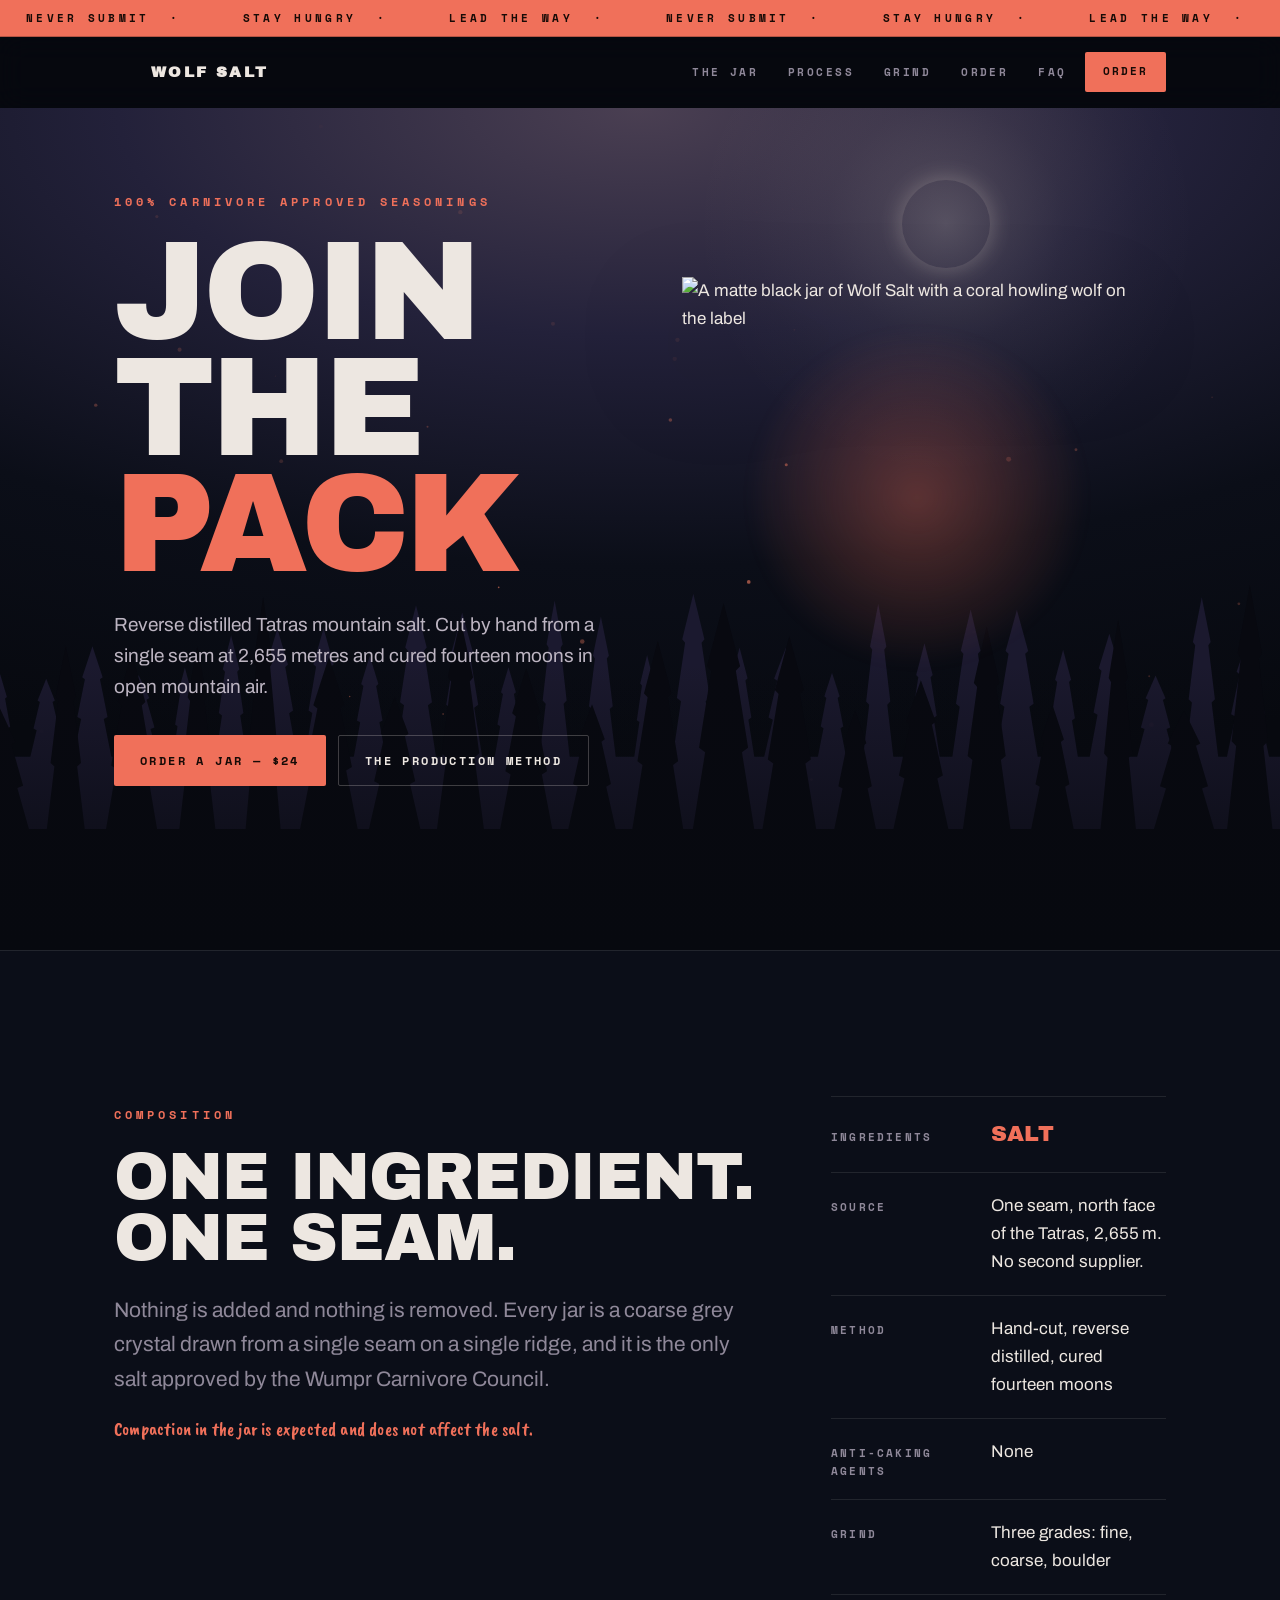
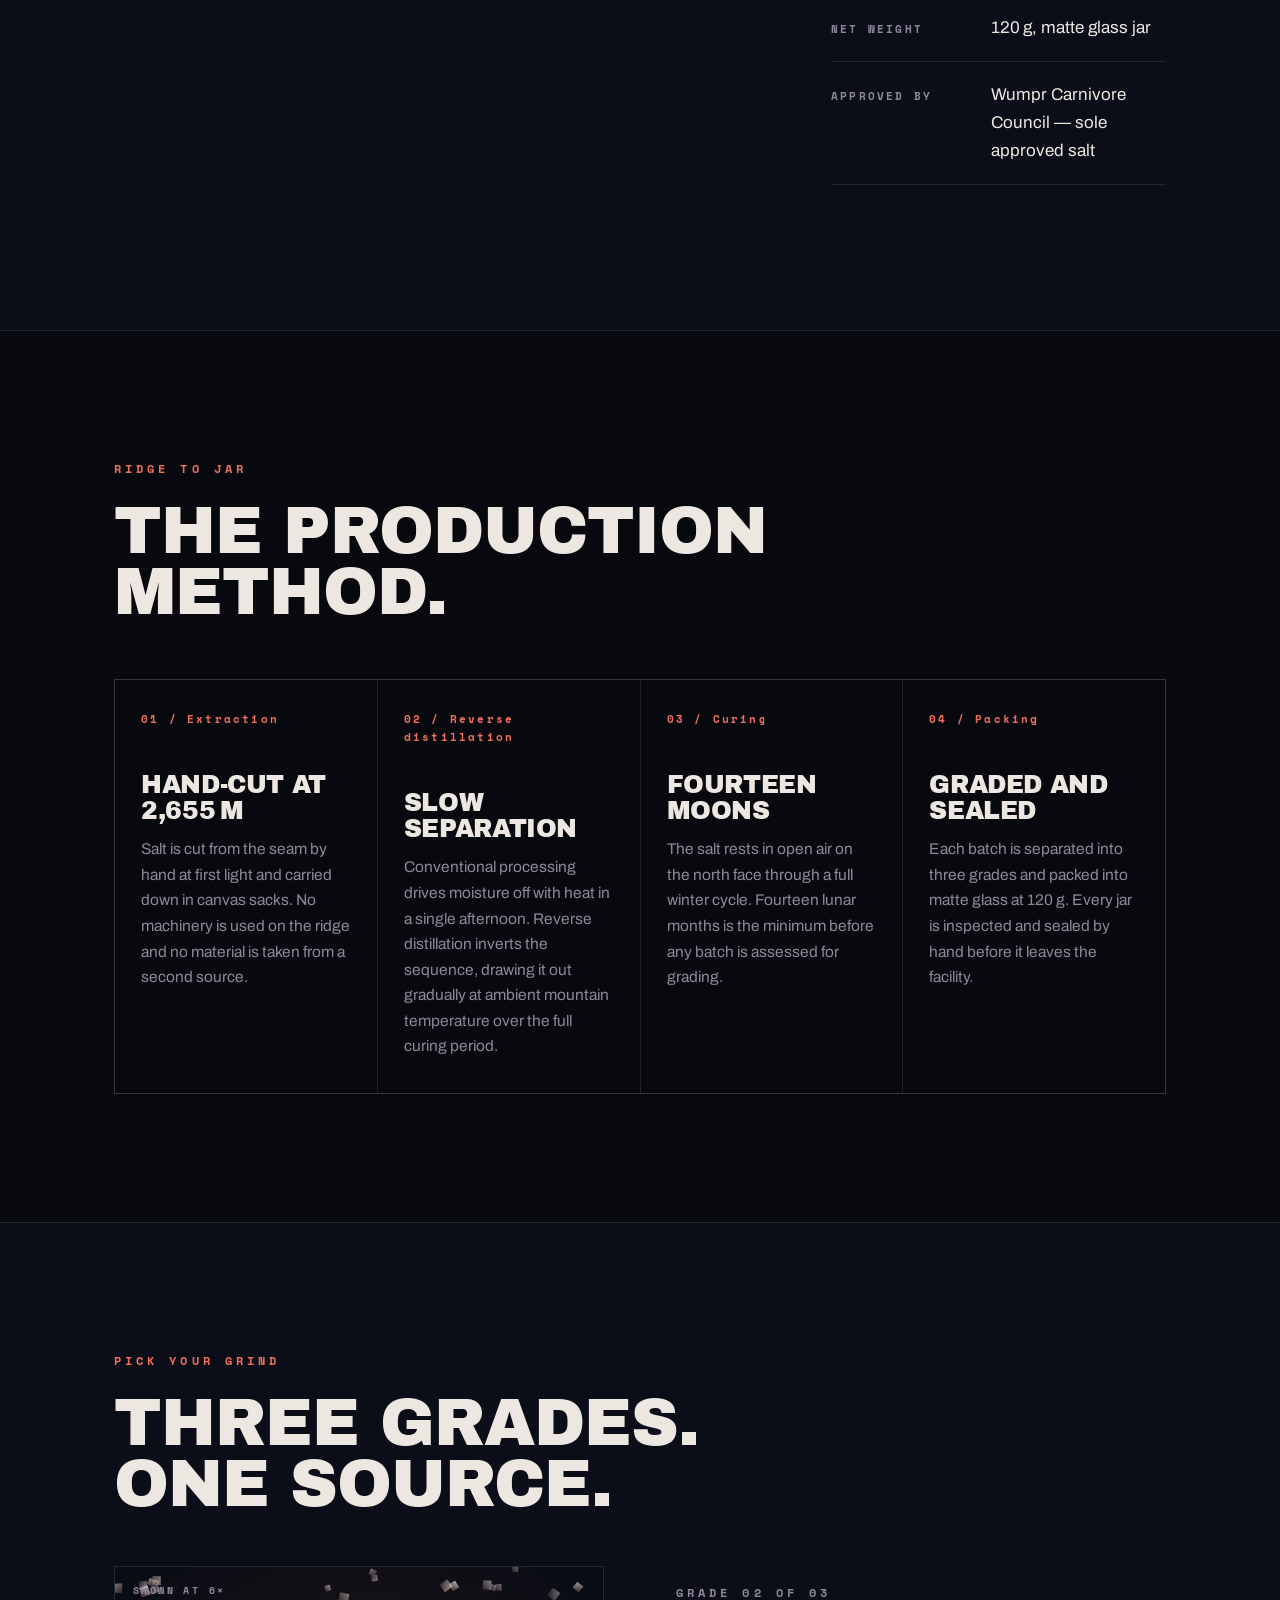
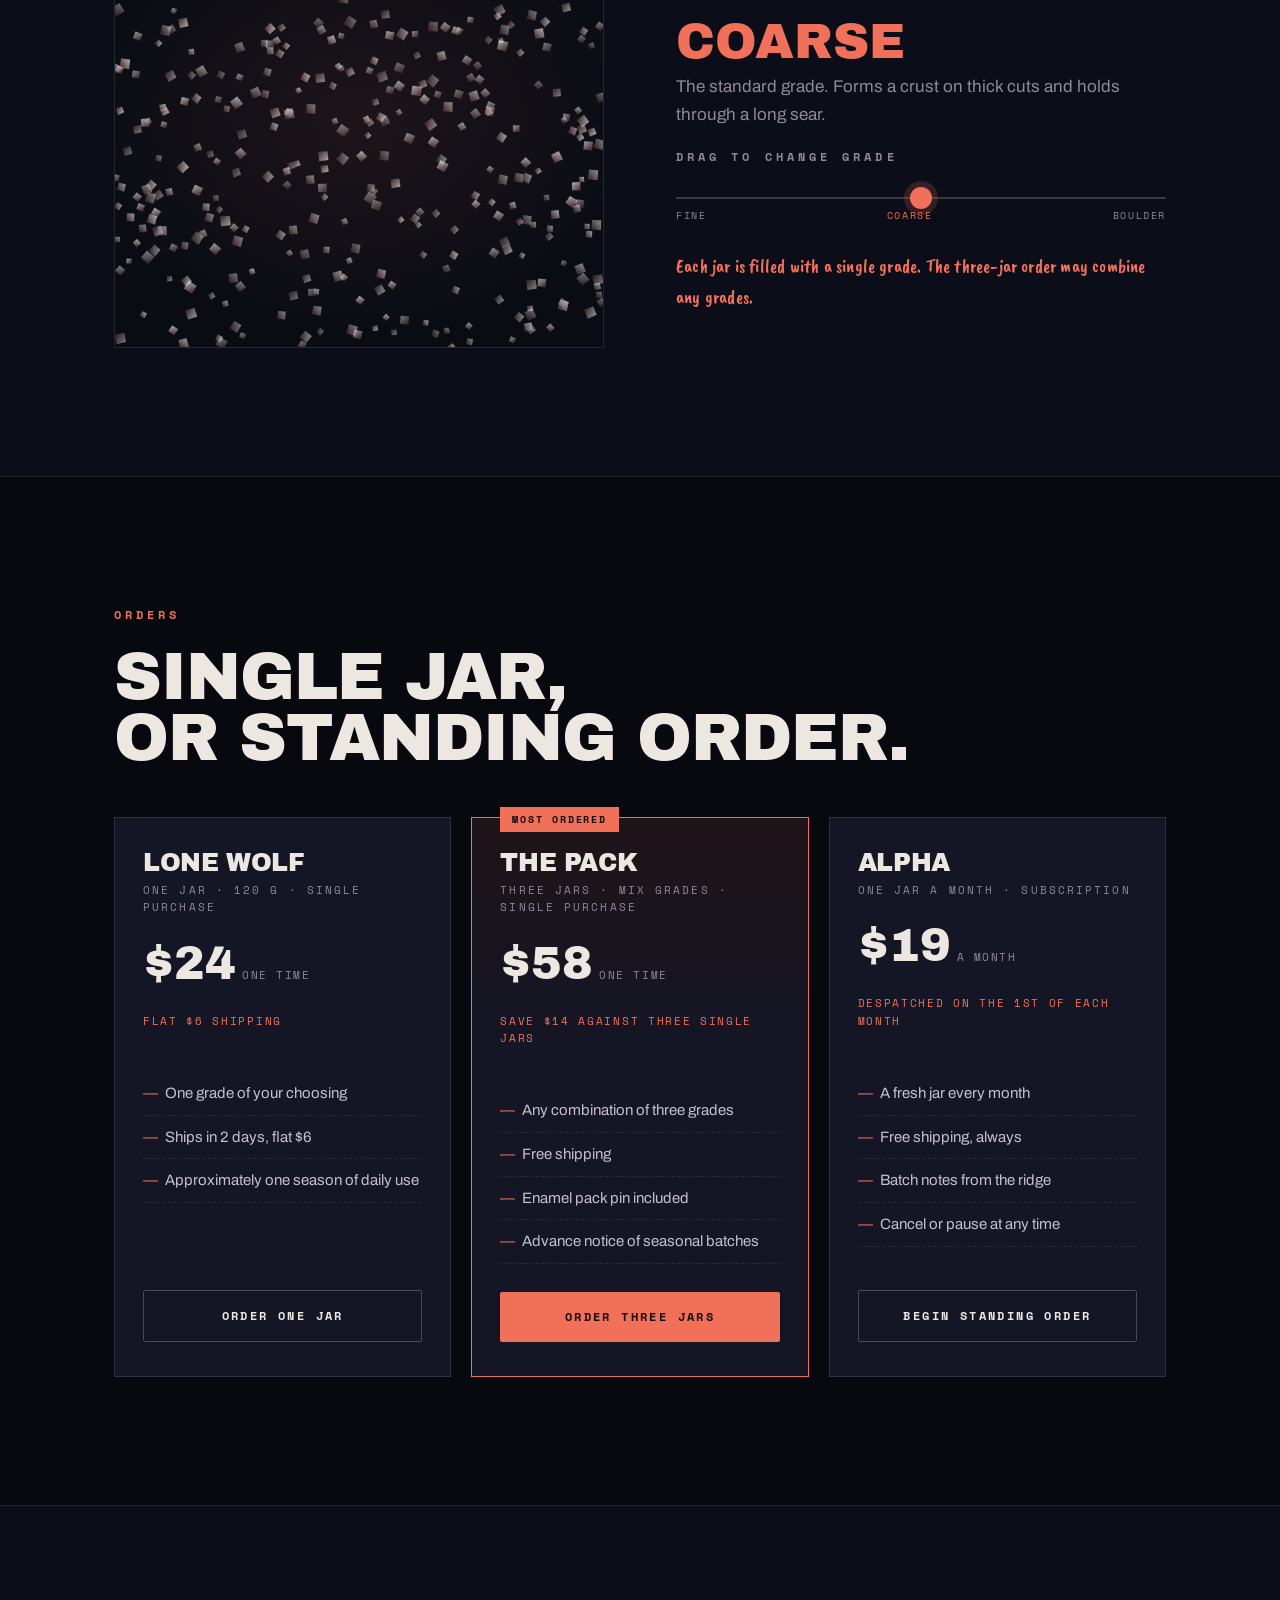
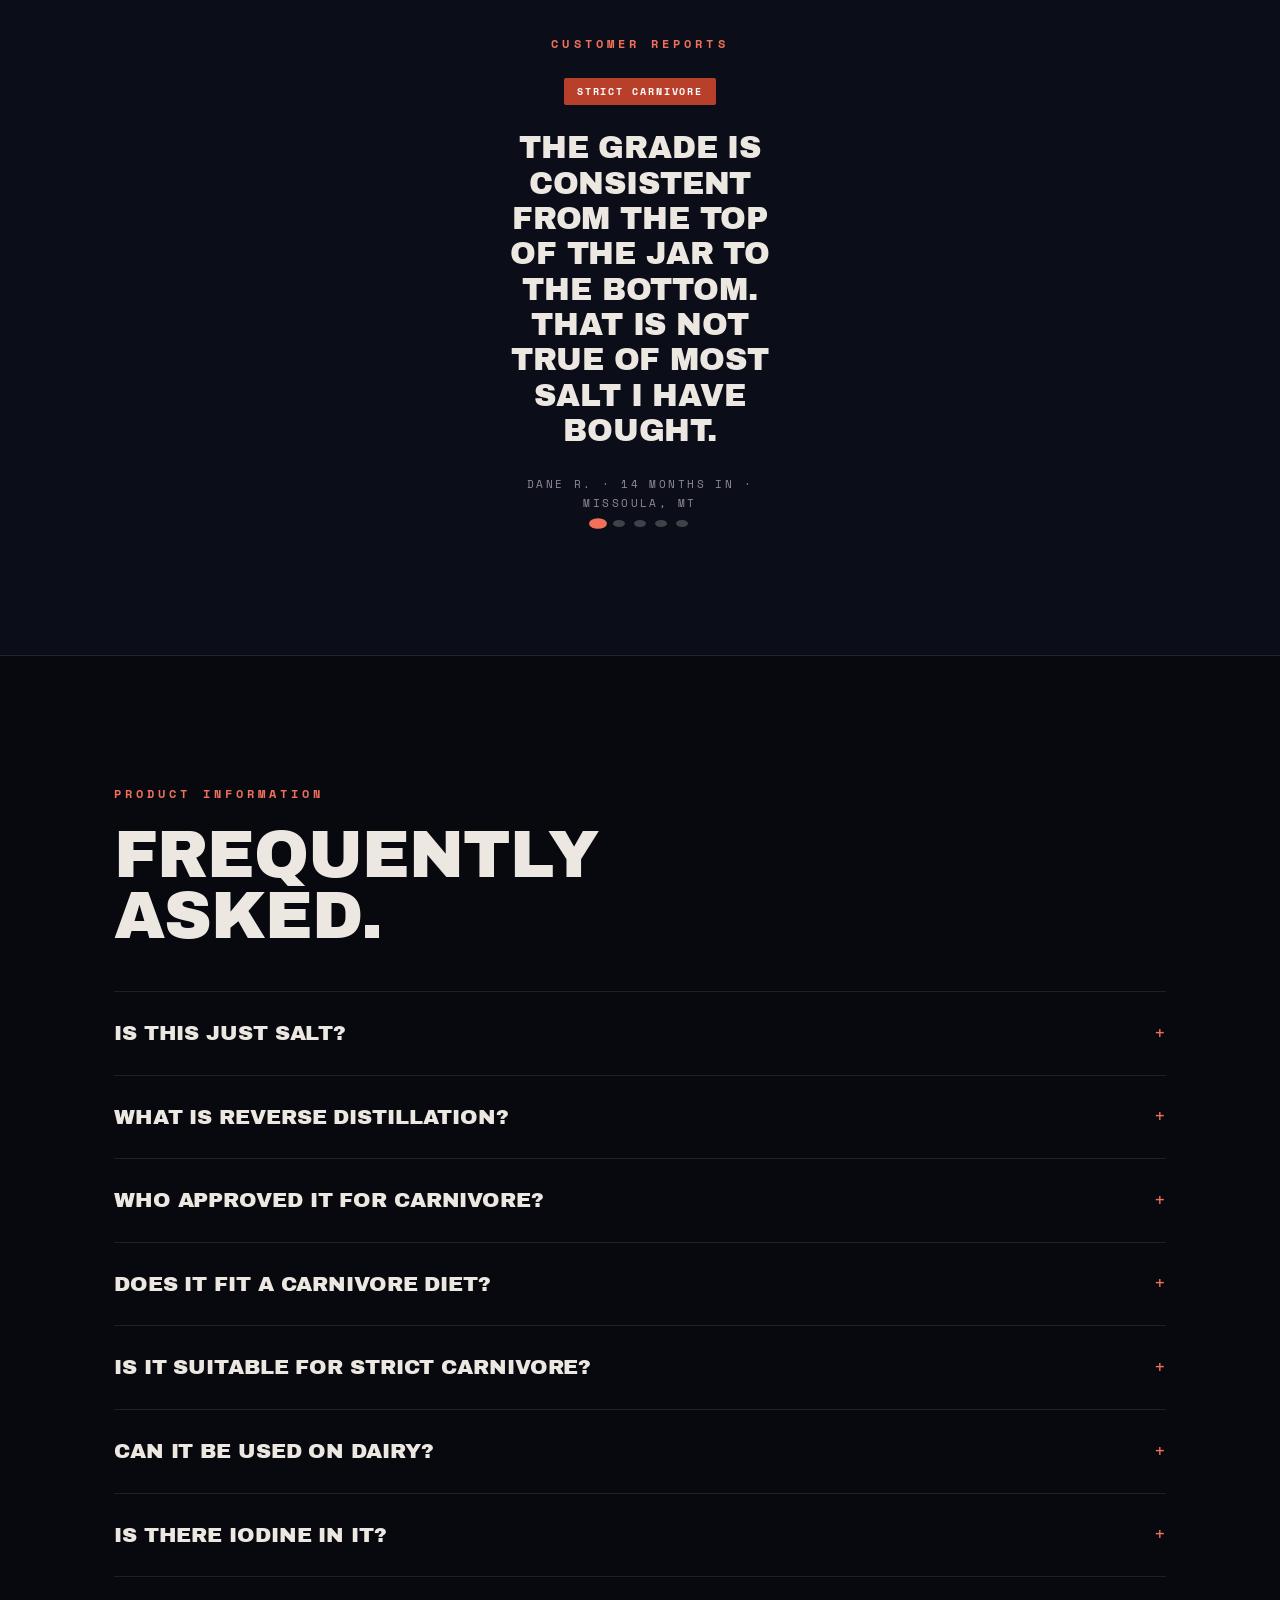
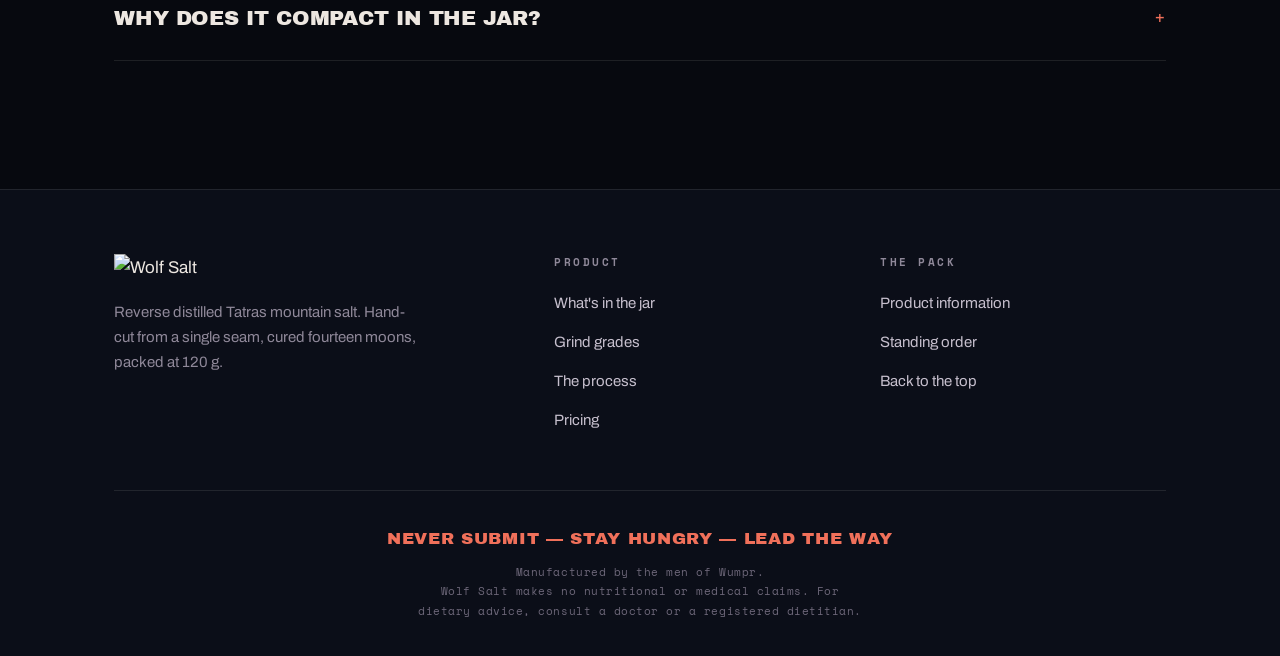
==== index.html @ 88b95e08 "first commit" ====
<!DOCTYPE html>
<html lang="en">
<head>
<meta charset="utf-8">
<meta name="viewport" content="width=device-width, initial-scale=1">
<title>Wolf Salt — Reverse distilled Tatras mountain salt</title>
<meta name="description" content="One ingredient. Fourteen moons on the north face. Reverse distilled Tatras mountain salt from the men of Wumpr.">
<link rel="icon" href="img/wolf-mark.webp">
<link rel="preconnect" href="https://fonts.googleapis.com">
<link rel="preconnect" href="https://fonts.gstatic.com" crossorigin>
<link href="https://fonts.googleapis.com/css2?family=Archivo+Black&family=Archivo:wght@400;500;600;700&family=Space+Mono:wght@400;700&family=Caveat+Brush&display=swap" rel="stylesheet">
<link rel="stylesheet" href="styles.css">
</head>
<body>

<!-- ===== mantra ticker: the three lines off the poster ===== -->
<div class="ticker" aria-hidden="true">
  <div class="ticker__track" id="tick"></div>
</div>

<!-- ===== nav ===== -->
<header class="nav" id="nav">
  <div class="wrap nav__in">
    <a class="brand" href="#top">
      <img src="img/wolf-mark.webp" alt="">
      <b>Wolf&nbsp;Salt</b>
    </a>
    <nav class="nav__links" id="links">
      <a href="#jar">The jar</a>
      <a href="#process">Process</a>
      <a href="#grind">Grind</a>
      <a href="#buy">Order</a>
      <a href="#faq">FAQ</a>
    </nav>
    <a class="btn btn--fill btn--sm" href="#buy">Order</a>
    <button class="nav__toggle" id="burger" aria-expanded="false" aria-controls="links" aria-label="Open menu">
      <svg width="22" height="22" viewBox="0 0 22 22" fill="none" stroke="currentColor" stroke-width="1.7">
        <path d="M2 6h18M2 11h18M2 16h18"/>
      </svg>
    </button>
  </div>
</header>

<!-- ===== hero ===== -->
<section class="hero" id="top">
  <div class="hero__sky"></div>
  <div class="hero__moon" aria-hidden="true"></div>
  <canvas id="embers"></canvas>
  <svg id="treeline" viewBox="0 0 1440 300" preserveAspectRatio="none" aria-hidden="true"></svg>
  <div class="hero__fog"></div>

  <div class="wrap hero__in">
    <div>
      <p class="eyebrow reveal">100% carnivore approved seasonings</p>
      <h1 class="reveal" data-d="1">Join<br>the <em>pack</em></h1>
      <p class="hero__sub reveal" data-d="2">Reverse distilled Tatras mountain salt. Cut by hand from a single seam at 2,655 metres and cured fourteen moons in open mountain air.</p>
      <div class="hero__cta reveal" data-d="3">
        <a class="btn btn--fill" href="#buy">Order a jar — $24</a>
        <a class="btn btn--ghost" href="#process">The production method</a>
      </div>
    </div>

    <div class="hero__jar reveal" data-d="2">
      <img src="img/jar.webp" alt="A matte black jar of Wolf Salt with a coral howling wolf on the label" width="463" height="418">
    </div>
  </div>
</section>

<!-- ===== spec sheet ===== -->
<section class="band spec" id="jar">
  <div class="wrap spec__grid">
    <div>
      <img class="spec__mark reveal" src="img/wolf-mark.webp" alt="">
      <p class="eyebrow reveal">Composition</p>
      <h2 class="reveal" data-d="1">One&nbsp;ingredient.<br>One&nbsp;seam.</h2>
      <p class="lede reveal" data-d="2" style="margin-top:24px">Nothing is added and nothing is removed. Every jar is a coarse grey crystal drawn from a single seam on a single ridge, and it is the only salt approved by the Wumpr Carnivore Council.</p>
      <p class="note reveal" data-d="3">Compaction in the jar is expected and does not affect the salt.</p>
    </div>

    <dl class="rows reveal" data-d="1">
      <div class="row row--big"><dt>Ingredients</dt><dd>Salt</dd></div>
      <div class="row"><dt>Source</dt><dd>One seam, north face of the Tatras, 2,655&thinsp;m. No second supplier.</dd></div>
      <div class="row"><dt>Method</dt><dd>Hand-cut, reverse distilled, cured fourteen moons</dd></div>
      <div class="row"><dt>Anti-caking agents</dt><dd>None</dd></div>
      <div class="row"><dt>Grind</dt><dd>Three grades: fine, coarse, boulder</dd></div>
      <div class="row"><dt>Net weight</dt><dd>120&thinsp;g, matte glass jar</dd></div>
      <div class="row"><dt>Approved by</dt><dd>Wumpr Carnivore Council — sole approved salt</dd></div>
    </dl>
  </div>
</section>

<!-- ===== process: a real four-step sequence, so it gets numbers ===== -->
<section class="band" id="process">
  <div class="wrap">
    <p class="eyebrow reveal">Ridge to jar</p>
    <h2 class="reveal" data-d="1">The production<br>method.</h2>
    <div class="steps">
      <article class="step reveal">
        <span class="step__n">01 / Extraction</span>
        <h3>Hand-cut at 2,655&thinsp;m</h3>
        <p>Salt is cut from the seam by hand at first light and carried down in canvas sacks. No machinery is used on the ridge and no material is taken from a second source.</p>
      </article>
      <article class="step reveal" data-d="1">
        <span class="step__n">02 / Reverse distillation</span>
        <h3>Slow separation</h3>
        <p>Conventional processing drives moisture off with heat in a single afternoon. Reverse distillation inverts the sequence, drawing it out gradually at ambient mountain temperature over the full curing period.</p>
      </article>
      <article class="step reveal" data-d="2">
        <span class="step__n">03 / Curing</span>
        <h3>Fourteen moons</h3>
        <p>The salt rests in open air on the north face through a full winter cycle. Fourteen lunar months is the minimum before any batch is assessed for grading.</p>
      </article>
      <article class="step reveal" data-d="3">
        <span class="step__n">04 / Packing</span>
        <h3>Graded and sealed</h3>
        <p>Each batch is separated into three grades and packed into matte glass at 120&thinsp;g. Every jar is inspected and sealed by hand before it leaves the facility.</p>
      </article>
    </div>
  </div>
</section>

<!-- ===== grind selector ===== -->
<section class="band grind" id="grind">
  <div class="wrap">
    <p class="eyebrow reveal">Pick your grind</p>
    <h2 class="reveal" data-d="1">Three grades.<br>One&nbsp;source.</h2>
    <div class="grind__grid" style="margin-top:52px">
      <div class="grind__stage reveal">
        <span class="grind__badge" id="gmag">Shown at 8×</span>
        <canvas id="grains"></canvas>
      </div>
      <div class="reveal" data-d="1">
        <p class="eyebrow mute" style="margin-bottom:0">Grade <span id="gnum">02</span> of 03</p>
        <p class="grind__name" id="gname">Coarse</p>
        <p class="grind__for" id="gfor">The standard grade. Forms a crust on thick cuts and holds through a long sear.</p>
        <label for="grindRange" class="eyebrow mute" style="display:block;margin:0">Drag to change grade</label>
        <input class="slider" id="grindRange" type="range" min="0" max="2" step="1" value="1"
               aria-label="Salt grind grade" aria-valuetext="Coarse">
        <div class="slider__scale" id="gscale">
          <span>Fine</span><span>Coarse</span><span>Boulder</span>
        </div>
        <p class="note" style="margin-top:26px">Each jar is filled with a single grade. The three-jar order may combine any grades.</p>
      </div>
    </div>
  </div>
</section>

<!-- ===== pricing ===== -->
<section class="band" id="buy">
  <div class="wrap">
    <p class="eyebrow reveal">Orders</p>
    <h2 class="reveal" data-d="1">Single jar,<br>or standing order.</h2>
    <div class="tiers">
      <article class="tier reveal">
        <h3>Lone Wolf</h3>
        <p class="tier__blurb">One jar · 120 g · single purchase</p>
        <p class="price">$24 <small>one time</small></p>
        <p class="tier__save">Flat $6 shipping</p>
        <ul>
          <li>One grade of your choosing</li>
          <li>Ships in 2 days, flat $6</li>
          <li>Approximately one season of daily use</li>
        </ul>
        <button class="btn btn--ghost" type="button">Order one jar</button>
      </article>

      <article class="tier tier--lead reveal" data-d="1">
        <span class="tier__flag">Most ordered</span>
        <h3>The Pack</h3>
        <p class="tier__blurb">Three jars · mix grades · single purchase</p>
        <p class="price">$58 <small>one time</small></p>
        <p class="tier__save">Save $14 against three single jars</p>
        <ul>
          <li>Any combination of three grades</li>
          <li>Free shipping</li>
          <li>Enamel pack pin included</li>
          <li>Advance notice of seasonal batches</li>
        </ul>
        <button class="btn btn--fill" type="button">Order three jars</button>
      </article>

      <article class="tier reveal" data-d="2">
        <h3>Alpha</h3>
        <p class="tier__blurb">One jar a month · subscription</p>
        <p class="price">$19 <small>a month</small></p>
        <p class="tier__save">Despatched on the 1st of each month</p>
        <ul>
          <li>A fresh jar every month</li>
          <li>Free shipping, always</li>
          <li>Batch notes from the ridge</li>
          <li>Cancel or pause at any time</li>
        </ul>
        <button class="btn btn--ghost" type="button">Begin standing order</button>
      </article>
    </div>
  </div>
</section>

<!-- ===== voices ===== -->
<section class="band voices">
  <div class="wrap">
    <p class="eyebrow reveal" style="text-align:center">Customer reports</p>
    <div class="voices__slot">
      <figure class="quote" id="quote">
        <span class="flair flair--strict" id="qflair">Strict carnivore</span>
        <blockquote id="qtext">The grade is consistent from the top of the jar to the bottom.</blockquote>
        <figcaption id="qwho">Dane R. · 14 months in · Missoula, MT</figcaption>
      </figure>
    </div>
    <div class="dots" id="dots"></div>
  </div>
</section>

<!-- ===== faq ===== -->
<section class="band" id="faq">
  <div class="wrap">
    <p class="eyebrow reveal">Product information</p>
    <h2 class="reveal" data-d="1">Frequently<br>asked.</h2>
    <div class="faq__list reveal" data-d="2" id="faqList">
      <div class="q">
        <button class="q__btn">Is this just salt?<span class="q__sign">+</span></button>
        <div class="q__body"><p>No. One ingredient is not the same as one kind. Supermarket salt is boiled out of brine industrially and dried within a single afternoon. Wolf Salt is cut by hand from one seam on the north face of the Tatras at 2,655&thinsp;m and cured in open air for fourteen moons. The ingredient declaration is identical. The product is not.</p></div>
      </div>
      <div class="q">
        <button class="q__btn">What is reverse distillation?<span class="q__sign">+</span></button>
        <div class="q__body"><p>A method developed in-house and used only on this seam. Industrial processing applies heat to drive moisture off quickly. Reverse distillation inverts that sequence, drawing moisture out gradually at ambient mountain temperature across the full fourteen-moon cure. The result is a denser, more irregular crystal.</p></div>
      </div>
      <div class="q">
        <button class="q__btn">Who approved it for carnivore?<span class="q__sign">+</span></button>
        <div class="q__body"><p>The Wumpr Carnivore Council, the standards body established by our founders to assess salt for carnivore use. It has reviewed and approved one salt. Wolf Salt is therefore the only officially carnivore-approved salt available, and it carries the Council mark on every jar.</p></div>
      </div>
      <div class="q">
        <button class="q__btn">Does it fit a carnivore diet?<span class="q__sign">+</span></button>
        <div class="q__body"><p>The jar contains salt and nothing else, so it introduces no plant matter and no carbohydrate. That is the full extent of the claim. Wolf Salt makes no health or medical claims, and decisions about the rest of your diet should be taken with a doctor or registered dietitian.</p></div>
      </div>
      <div class="q">
        <button class="q__btn">Is it suitable for strict carnivore?<span class="q__sign">+</span></button>
        <div class="q__body"><p>Yes. The product is a single ingredient with no additives, carriers or anti-caking agents, and is approved for strict carnivore use by the Council.</p></div>
      </div>
      <div class="q">
        <button class="q__btn">Can it be used on dairy?<span class="q__sign">+</span></button>
        <div class="q__body"><p>Yes. The coarse grade in particular is well suited to hard cheese and butter. Whether dairy belongs in your own diet is a separate question and not one we take a position on.</p></div>
      </div>
      <div class="q">
        <button class="q__btn">Is there iodine in it?<span class="q__sign">+</span></button>
        <div class="q__body"><p>Only what occurs naturally in the seam. No iodine is added at any stage. If you depend on iodised salt as a dietary source of iodine, retain a supply of it alongside this product.</p></div>
      </div>
      <div class="q">
        <button class="q__btn">Why does it compact in the jar?<span class="q__sign">+</span></button>
        <div class="q__body"><p>Because no anti-caking agents are used. Compaction is expected in an untreated salt and is reversed with light pressure from a spoon or thumb. It is not a defect and does not affect the product.</p></div>
      </div>
    </div>
  </div>
</section>

<!-- ===== footer ===== -->
<footer class="foot">
  <div class="wrap">
    <div class="foot__top">
      <div>
        <img class="mark" src="img/wordmark.webp" alt="Wolf Salt">
        <p style="color:#8f8899;max-width:34ch;font-size:15px">Reverse distilled Tatras mountain salt. Hand-cut from a single seam, cured fourteen moons, packed at 120&thinsp;g.</p>
      </div>
      <div>
        <h4>Product</h4>
        <ul>
          <li><a href="#jar">What's in the jar</a></li>
          <li><a href="#grind">Grind grades</a></li>
          <li><a href="#process">The process</a></li>
          <li><a href="#buy">Pricing</a></li>
        </ul>
      </div>
      <div>
        <h4>The pack</h4>
        <ul>
          <li><a href="#faq">Product information</a></li>
            <li><a href="#buy">Standing order</a></li>
          <li><a href="#top">Back to the top</a></li>
        </ul>
      </div>
    </div>
    <p class="foot__mantra">Never submit — Stay hungry — Lead the way</p>
    <p class="foot__legal">
      Manufactured by the men of Wumpr.<br>
      Wolf Salt makes no nutritional or medical claims. For dietary advice, consult a doctor or a registered dietitian.
    </p>
  </div>
</footer>

<script src="script.js"></script>
</body>
</html>
---- styles.css ----
/* Wolf Salt — stylesheet
   Palette and type are derived from the campaign poster:
   dusk-purple sky into pine dark, one coral accent. */

/* ============================================================
   TOKENS
   Palette pulled off the campaign poster: dusk-purple sky
   falling into near-black pine dark, with one coral howl.
   ============================================================ */
:root{
  --ink:#07090f;
  --pitch:#0b0e18;
  --dusk:#141626;
  --raise:#1b1d2e;
  --slate:#2b2b3d;
  --moor:#4a3f52;
  --howl:#f0705a;
  --howl-hot:#ff8f74;
  --ember:#b8402a;
  --bone:#ede7e1;
  --ash:#8f8899;

  --display:'Archivo Black','Archivo',Impact,system-ui,sans-serif;
  --body:'Archivo','Helvetica Neue',Arial,sans-serif;
  --util:'Space Mono',ui-monospace,'SFMono-Regular',Menlo,monospace;
  --hand:'Caveat Brush','Comic Sans MS',cursive;

  --gut:clamp(20px,5vw,64px);
  --max:1180px;
  --rule:1px solid rgba(237,231,225,.10);
}

*,*::before,*::after{box-sizing:border-box}
html{scroll-behavior:smooth}
body{
  margin:0;
  background:var(--ink);
  color:var(--bone);
  font-family:var(--body);
  font-size:17px;
  line-height:1.65;
  -webkit-font-smoothing:antialiased;
  overflow-x:hidden;
}
img{max-width:100%;height:auto;display:block}
a{color:inherit;text-decoration:none}
button{font:inherit;color:inherit;background:none;border:0;cursor:pointer}
:focus-visible{outline:2px solid var(--howl);outline-offset:3px}

.wrap{width:100%;max-width:var(--max);margin:0 auto;padding-left:var(--gut);padding-right:var(--gut)}
.band{padding:clamp(72px,10vw,132px) 0;position:relative}

/* type roles */
.eyebrow{
  font-family:var(--util);font-size:clamp(10px,1.4vw,12px);font-weight:700;
  letter-spacing:.34em;text-transform:uppercase;color:var(--howl);margin:0 0 22px;
}
.eyebrow.mute{color:var(--ash)}
h1,h2,h3{font-family:var(--display);font-weight:400;text-transform:uppercase;letter-spacing:-.015em;line-height:.92;margin:0}
h2{font-size:clamp(34px,6vw,66px)}
h3{font-size:clamp(19px,2.2vw,25px);line-height:1.05}
p{margin:0 0 18px}
.lede{font-size:clamp(17px,2vw,21px);color:var(--ash);max-width:56ch}
.note{font-family:var(--hand);font-size:19px;color:var(--howl);display:inline-block;letter-spacing:.01em}

/* ============================================================
   TICKER + NAV
   ============================================================ */
.ticker{
  background:var(--howl);color:#170a06;overflow:hidden;position:relative;z-index:60;
  border-bottom:1px solid rgba(0,0,0,.25);
}
.ticker__track{display:flex;width:max-content;animation:slide 34s linear infinite}
.ticker span{
  font-family:var(--util);font-weight:700;font-size:11px;letter-spacing:.3em;
  text-transform:uppercase;padding:9px 26px;white-space:nowrap;
}
@keyframes slide{to{transform:translateX(-50%)}}

.nav{
  position:sticky;top:0;z-index:50;
  background:rgba(7,9,15,.55);backdrop-filter:blur(14px);-webkit-backdrop-filter:blur(14px);
  border-bottom:1px solid transparent;transition:background .3s,border-color .3s;
}
.nav.stuck{background:rgba(7,9,15,.94);border-bottom-color:rgba(237,231,225,.10)}
.nav__in{display:flex;align-items:center;gap:18px;height:70px}
.brand{display:flex;align-items:center;gap:11px;margin-right:auto}
.brand img{width:26px;filter:drop-shadow(0 0 10px rgba(240,112,90,.5))}
.brand b{font-family:var(--display);font-size:15px;letter-spacing:.16em;text-transform:uppercase}
.nav__links{display:flex;gap:30px}
.nav__links a{
  font-family:var(--util);font-size:11px;font-weight:700;letter-spacing:.22em;
  text-transform:uppercase;color:var(--ash);transition:color .2s;
}
.nav__links a:hover{color:var(--howl)}
.nav__toggle{display:none;padding:8px;color:var(--bone)}

.btn{
  display:inline-flex;align-items:center;justify-content:center;gap:10px;
  font-family:var(--util);font-weight:700;font-size:12px;letter-spacing:.2em;text-transform:uppercase;
  padding:15px 26px;border-radius:2px;transition:transform .15s,box-shadow .25s,background .2s,color .2s;
}
.btn--fill{background:var(--howl);color:#160a06;box-shadow:0 0 0 rgba(240,112,90,0)}
.btn--fill:hover{background:var(--howl-hot);box-shadow:0 12px 34px -12px rgba(240,112,90,.75);transform:translateY(-1px)}
.btn--ghost{border:1px solid rgba(237,231,225,.24);color:var(--bone)}
.btn--ghost:hover{border-color:var(--howl);color:var(--howl)}
.btn--sm{padding:11px 18px;font-size:10.5px}
.nav .btn--sm{flex:none}

/* ============================================================
   HERO
   ============================================================ */
.hero{position:relative;overflow:hidden;padding-top:clamp(48px,7vw,84px);padding-bottom:0}
.hero__sky{
  position:absolute;inset:0;z-index:0;
  background:
    radial-gradient(120% 80% at 50% 0%, var(--moor) 0%, #23213a 34%, var(--pitch) 68%, var(--ink) 100%);
}
.hero__moon{position:absolute;top:8.5%;left:70.5%;width:88px;height:88px;z-index:0;pointer-events:none}
/* atmospheric scatter — two falloffs, wide and soft, painted under the disc */
.hero__moon::before{
  content:"";position:absolute;left:50%;top:50%;transform:translate(-50%,-50%);
  width:560%;height:560%;border-radius:50%;
  background:radial-gradient(circle,
    rgba(255,243,229,.20) 0%, rgba(255,238,220,.11) 16%,
    rgba(248,228,214,.05) 34%, rgba(240,220,208,.015) 55%, transparent 72%);
}
/* the disc itself: procedurally generated lunar surface */
.hero__moon::after{
  content:"";position:absolute;inset:0;border-radius:50%;
  background:url(img/moon.webp) center/contain no-repeat;
  opacity:.93;
  box-shadow:0 0 22px 2px rgba(255,240,224,.22);
}
#embers{position:absolute;inset:0;z-index:1;pointer-events:none}
#treeline{position:absolute;left:0;right:0;bottom:0;z-index:2;width:100%;height:46%;pointer-events:none}
.hero__fog{position:absolute;left:0;right:0;bottom:0;height:34%;z-index:3;pointer-events:none;background:linear-gradient(180deg,rgba(7,9,15,0),rgba(7,9,15,.55) 55%,var(--ink))}
.hero__in{position:relative;z-index:4;display:grid;grid-template-columns:1.02fr .98fr;gap:36px;align-items:center;padding-bottom:clamp(96px,13vw,164px)}

.hero h1{font-size:clamp(58px,12.5vw,140px);line-height:.83;letter-spacing:-.03em}
.hero h1 em{font-style:normal;color:var(--howl);display:block}
.hero__sub{margin:26px 0 32px;max-width:44ch;color:#bdb5c2;font-size:clamp(16px,1.6vw,19px)}
.hero__cta{display:flex;flex-wrap:wrap;gap:12px}

.hero__jar{position:relative;justify-self:center;width:min(100%,470px)}
.hero__jar::after{
  content:"";position:absolute;left:50%;top:52%;translate:-50% -50%;
  width:78%;aspect-ratio:1;border-radius:50%;z-index:-1;
  background:radial-gradient(circle,rgba(240,112,90,.34),rgba(240,112,90,0) 66%);
  filter:blur(6px);animation:pulse 6s ease-in-out infinite;
}
.hero__jar img{width:100%;height:auto;animation:float 8s ease-in-out infinite;filter:drop-shadow(0 44px 50px rgba(0,0,0,.6))}
@keyframes float{0%,100%{transform:translateY(-9px)}50%{transform:translateY(9px)}}
@keyframes pulse{0%,100%{opacity:.75;transform:translate(-50%,-50%) scale(1)}50%{opacity:1;transform:translate(-50%,-50%) scale(1.09)}}

/* ============================================================
   SPEC SHEET
   ============================================================ */
.spec{background:var(--pitch);border-top:var(--rule);border-bottom:var(--rule)}
.spec__grid{display:grid;grid-template-columns:.85fr 1.15fr;gap:clamp(32px,6vw,80px);align-items:start}
.spec__mark{width:132px;opacity:.9;margin-bottom:26px}
.rows{border-top:var(--rule)}
.row{
  display:grid;grid-template-columns:minmax(140px,.55fr) 1fr;gap:20px;
  padding:19px 0;border-bottom:var(--rule);align-items:baseline;
}
.row dt{font-family:var(--util);font-size:11px;font-weight:700;letter-spacing:.2em;text-transform:uppercase;color:var(--ash)}
.row dd{margin:0;font-size:17px}
.row:hover dt{color:var(--howl)}
.row--big dd{font-family:var(--display);text-transform:uppercase;font-size:22px;color:var(--howl)}

/* ============================================================
   PROCESS
   ============================================================ */
.steps{display:grid;grid-template-columns:repeat(4,1fr);gap:1px;background:rgba(237,231,225,.10);margin-top:56px;border:1px solid rgba(237,231,225,.10)}
.step{background:var(--ink);padding:30px 26px 34px;position:relative;transition:background .3s}
.step:hover{background:var(--dusk)}
.step__n{font-family:var(--util);font-size:11px;font-weight:700;letter-spacing:.2em;color:var(--howl);display:block;margin-bottom:44px}
.step h3{margin-bottom:12px}
.step p{color:var(--ash);font-size:15.5px;margin:0}

/* ============================================================
   GRIND SELECTOR  (signature product module)
   ============================================================ */
.grind{background:var(--pitch);border-top:var(--rule);border-bottom:var(--rule)}
.grind__grid{display:grid;grid-template-columns:1fr 1fr;gap:clamp(32px,6vw,72px);align-items:center}
.grind__stage{
  position:relative;border:1px solid rgba(237,231,225,.12);background:
    radial-gradient(80% 80% at 50% 40%,rgba(240,112,90,.09),transparent 70%),#0a0c14;
  aspect-ratio:1/.78;overflow:hidden;
}
#grains{width:100%;height:100%;display:block}
.grind__badge{
  position:absolute;left:18px;top:16px;font-family:var(--util);font-size:10px;font-weight:700;
  letter-spacing:.24em;text-transform:uppercase;color:var(--ash);
}
.grind__name{font-family:var(--display);font-size:clamp(30px,4.4vw,50px);text-transform:uppercase;color:var(--howl);line-height:1;margin:14px 0 6px}
.grind__for{color:var(--ash);min-height:52px}
.slider{width:100%;margin:30px 0 8px;-webkit-appearance:none;appearance:none;background:transparent}
.slider::-webkit-slider-runnable-track{height:2px;background:rgba(237,231,225,.2)}
.slider::-moz-range-track{height:2px;background:rgba(237,231,225,.2)}
.slider::-webkit-slider-thumb{
  -webkit-appearance:none;width:22px;height:22px;margin-top:-10px;border-radius:50%;
  background:var(--howl);box-shadow:0 0 0 6px rgba(240,112,90,.18);cursor:grab;
}
.slider::-moz-range-thumb{width:22px;height:22px;border:0;border-radius:50%;background:var(--howl);cursor:grab}
.slider__scale{display:flex;justify-content:space-between}
.slider__scale span{font-family:var(--util);font-size:10px;letter-spacing:.16em;text-transform:uppercase;color:var(--ash)}
.slider__scale span.on{color:var(--howl)}

/* ============================================================
   PRICING
   ============================================================ */
.tiers{display:grid;grid-template-columns:repeat(3,1fr);gap:20px;margin-top:48px}
.tier{
  border:1px solid rgba(237,231,225,.13);background:var(--dusk);padding:32px 28px 34px;
  display:flex;flex-direction:column;transition:transform .25s,border-color .25s;
}
.tier:hover{transform:translateY(-4px);border-color:rgba(240,112,90,.5)}
.tier--lead{border-color:var(--howl);background:linear-gradient(180deg,rgba(240,112,90,.10),var(--dusk) 42%);position:relative}
.tier__flag{
  position:absolute;top:-11px;left:28px;background:var(--howl);color:#160a06;
  font-family:var(--util);font-size:9.5px;font-weight:700;letter-spacing:.2em;text-transform:uppercase;padding:5px 12px;
}
.tier h3{margin-bottom:6px}
.tier__blurb{font-family:var(--util);font-size:10.5px;letter-spacing:.2em;text-transform:uppercase;color:var(--ash);margin-bottom:24px}
.price{font-family:var(--display);font-size:46px;line-height:1;display:flex;align-items:baseline;gap:6px}
.price small{font-family:var(--util);font-size:11px;letter-spacing:.14em;color:var(--ash);text-transform:uppercase}
.tier__save{font-family:var(--util);font-size:10.5px;letter-spacing:.16em;text-transform:uppercase;color:var(--howl);margin-top:8px;min-height:16px}
.tier ul{list-style:none;padding:0;margin:24px 0 28px;flex:1}
.tier li{padding:9px 0 9px 22px;border-bottom:1px dashed rgba(237,231,225,.10);position:relative;font-size:15px;color:#c6bfcd}
.tier li::before{content:"—";position:absolute;left:0;color:var(--howl)}

/* ============================================================
   VOICES
   ============================================================ */
.voices{background:var(--pitch);border-top:var(--rule);border-bottom:var(--rule);overflow:hidden}
.quote{max-width:22ch;margin:0 auto}
.quote blockquote{
  margin:0;font-family:var(--display);text-transform:uppercase;
  font-size:clamp(19px,2.7vw,31px);line-height:1.14;letter-spacing:-.005em;
}
.quote figcaption{font-family:var(--util);font-size:11px;letter-spacing:.22em;text-transform:uppercase;color:var(--ash);margin-top:26px}
.flair{
  display:inline-block;font-family:var(--util);font-size:9.5px;font-weight:700;
  letter-spacing:.2em;text-transform:uppercase;padding:6px 13px;border-radius:2px;margin-bottom:26px;
}
.flair--strict{background:var(--ember);color:#fff}
.flair--ish{background:var(--howl);color:#170a06}
.quote{text-align:center;max-width:30ch}
.voices__slot{min-height:270px;display:flex;align-items:center;justify-content:center}
.quote{transition:opacity .45s,transform .45s}
.quote.out{opacity:0;transform:translateY(10px)}
.dots{display:flex;gap:9px;justify-content:center;margin-top:8px}
.dots button{width:7px;height:7px;border-radius:50%;background:rgba(237,231,225,.24);transition:.25s}
.dots button[aria-current="true"]{background:var(--howl);transform:scale(1.5)}

/* ============================================================
   FAQ
   ============================================================ */
.faq__list{border-top:var(--rule);margin-top:44px}
.q{border-bottom:var(--rule)}
.q__btn{
  width:100%;display:flex;gap:20px;align-items:center;text-align:left;padding:24px 0;
  font-family:var(--display);text-transform:uppercase;font-size:clamp(15px,1.9vw,21px);letter-spacing:-.005em;
  transition:color .2s;
}
.q__btn:hover{color:var(--howl)}
.q__sign{margin-left:auto;color:var(--howl);font-family:var(--util);font-size:19px;transition:transform .3s;flex:none}
.q.open .q__sign{transform:rotate(45deg)}
.q__body{max-height:0;overflow:hidden;transition:max-height .35s ease}
.q__body p{color:var(--ash);padding-right:60px;margin:0 0 24px}

/* ============================================================
   FOOTER
   ============================================================ */
.foot{border-top:var(--rule);background:var(--pitch);padding:64px 0 34px}
.foot__top{display:grid;grid-template-columns:1.4fr 1fr 1fr;gap:40px;padding-bottom:44px;border-bottom:var(--rule)}
.foot img.mark{width:118px;margin-bottom:18px}
.foot h4{font-family:var(--util);font-size:10.5px;font-weight:700;letter-spacing:.24em;text-transform:uppercase;color:var(--ash);margin:0 0 18px}
.foot ul{list-style:none;padding:0;margin:0}
.foot li{margin-bottom:11px}
.foot li a{color:#c6bfcd;font-size:15px}
.foot li a:hover{color:var(--howl)}
.foot__mantra{
  font-family:var(--display);text-transform:uppercase;font-size:clamp(13px,1.8vw,17px);
  color:var(--howl);letter-spacing:.04em;margin:34px 0 10px;text-align:center;
}
.foot__legal{font-family:var(--util);font-size:10.5px;line-height:1.9;letter-spacing:.05em;color:#6d6779;text-align:center;max-width:64ch;margin:0 auto}

/* ============================================================
   MOTION / REVEAL
   ============================================================ */
.reveal{opacity:0;transform:translateY(22px);transition:opacity .7s cubic-bezier(.2,.7,.3,1),transform .7s cubic-bezier(.2,.7,.3,1)}
.reveal.in{opacity:1;transform:none}
.reveal[data-d="1"]{transition-delay:.08s}
.reveal[data-d="2"]{transition-delay:.16s}
.reveal[data-d="3"]{transition-delay:.24s}

/* ============================================================
   RESPONSIVE
   ============================================================ */
@media (max-width:960px){
  .hero__in{grid-template-columns:1fr;gap:14px;text-align:left;padding-bottom:clamp(112px,22vw,150px)}
  .hero__jar{order:-1;width:min(84%,330px)}
  .spec__grid,.grind__grid{grid-template-columns:1fr}
  .steps{grid-template-columns:1fr 1fr}
  .tiers{grid-template-columns:1fr}
  .foot__top{grid-template-columns:1fr 1fr}
  .nav__links{
    position:absolute;top:100%;left:0;right:0;flex-direction:column;gap:0;
    background:rgba(7,9,15,.985);border-bottom:var(--rule);padding:8px var(--gut) 26px;
    display:none;
  }
  .nav__links.open{display:flex}
  .nav__links a{padding:16px 0;border-bottom:var(--rule);font-size:12px}
  .nav__toggle{display:block}
  .nav .btn--sm{display:none}
}
@media (max-width:560px){
  .steps{grid-template-columns:1fr}
  .row{grid-template-columns:1fr;gap:4px}
  .foot__top{grid-template-columns:1fr;gap:30px}
}
@media (prefers-reduced-motion:reduce){
  html{scroll-behavior:auto}
  *,*::before,*::after{animation:none!important;transition-duration:.01ms!important}
  .reveal{opacity:1;transform:none}
}
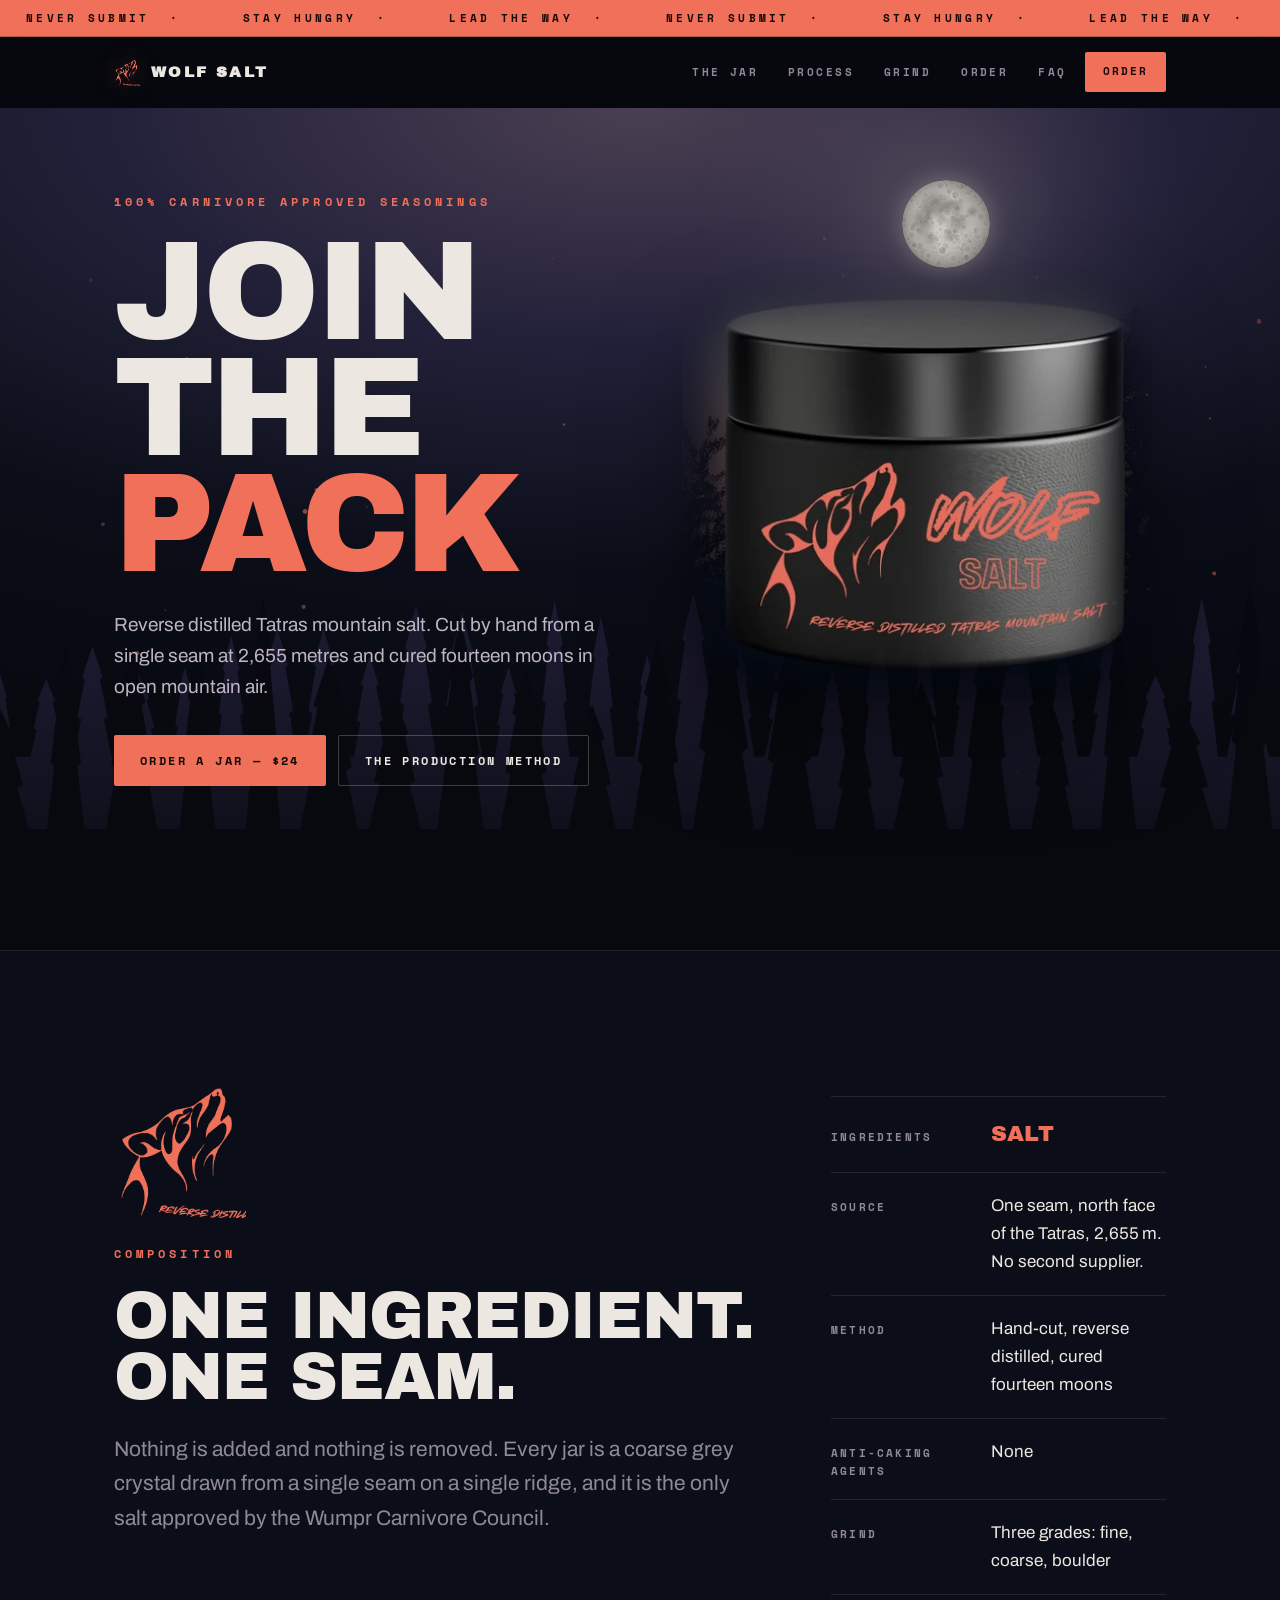
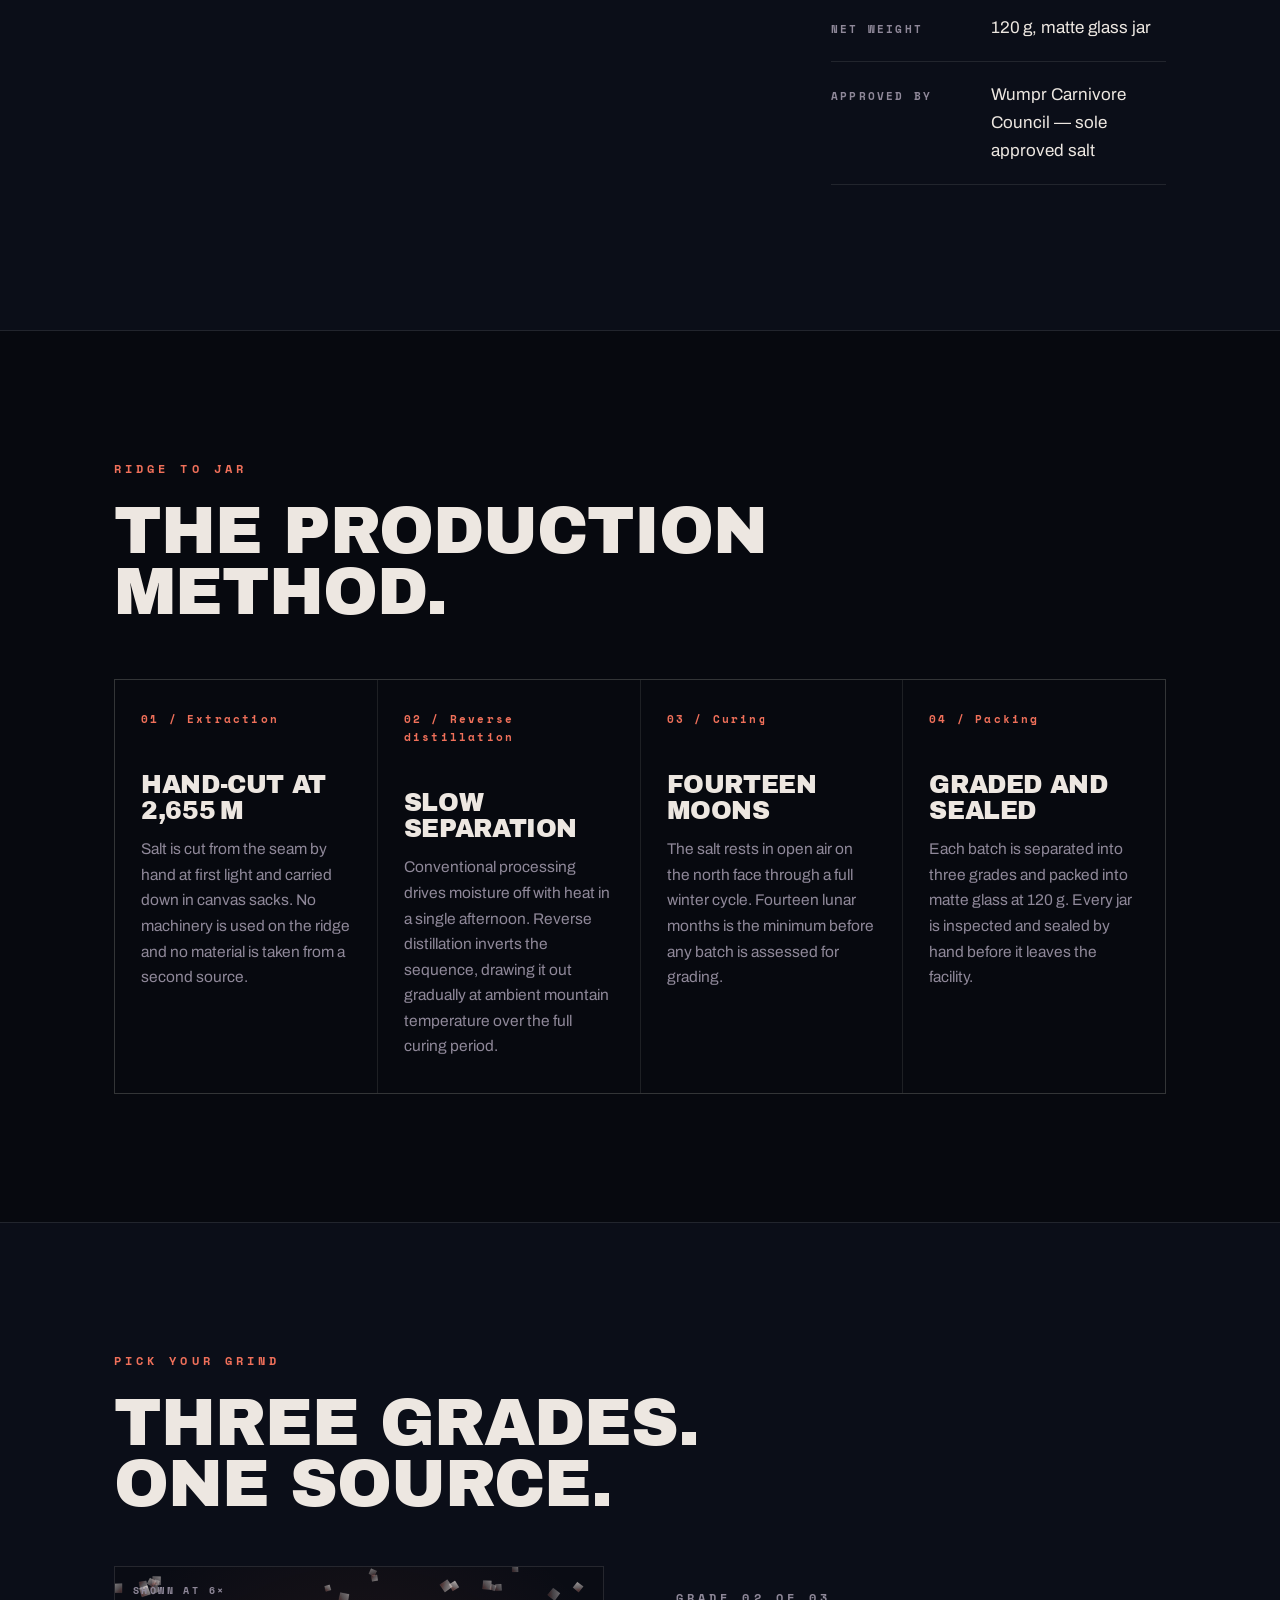
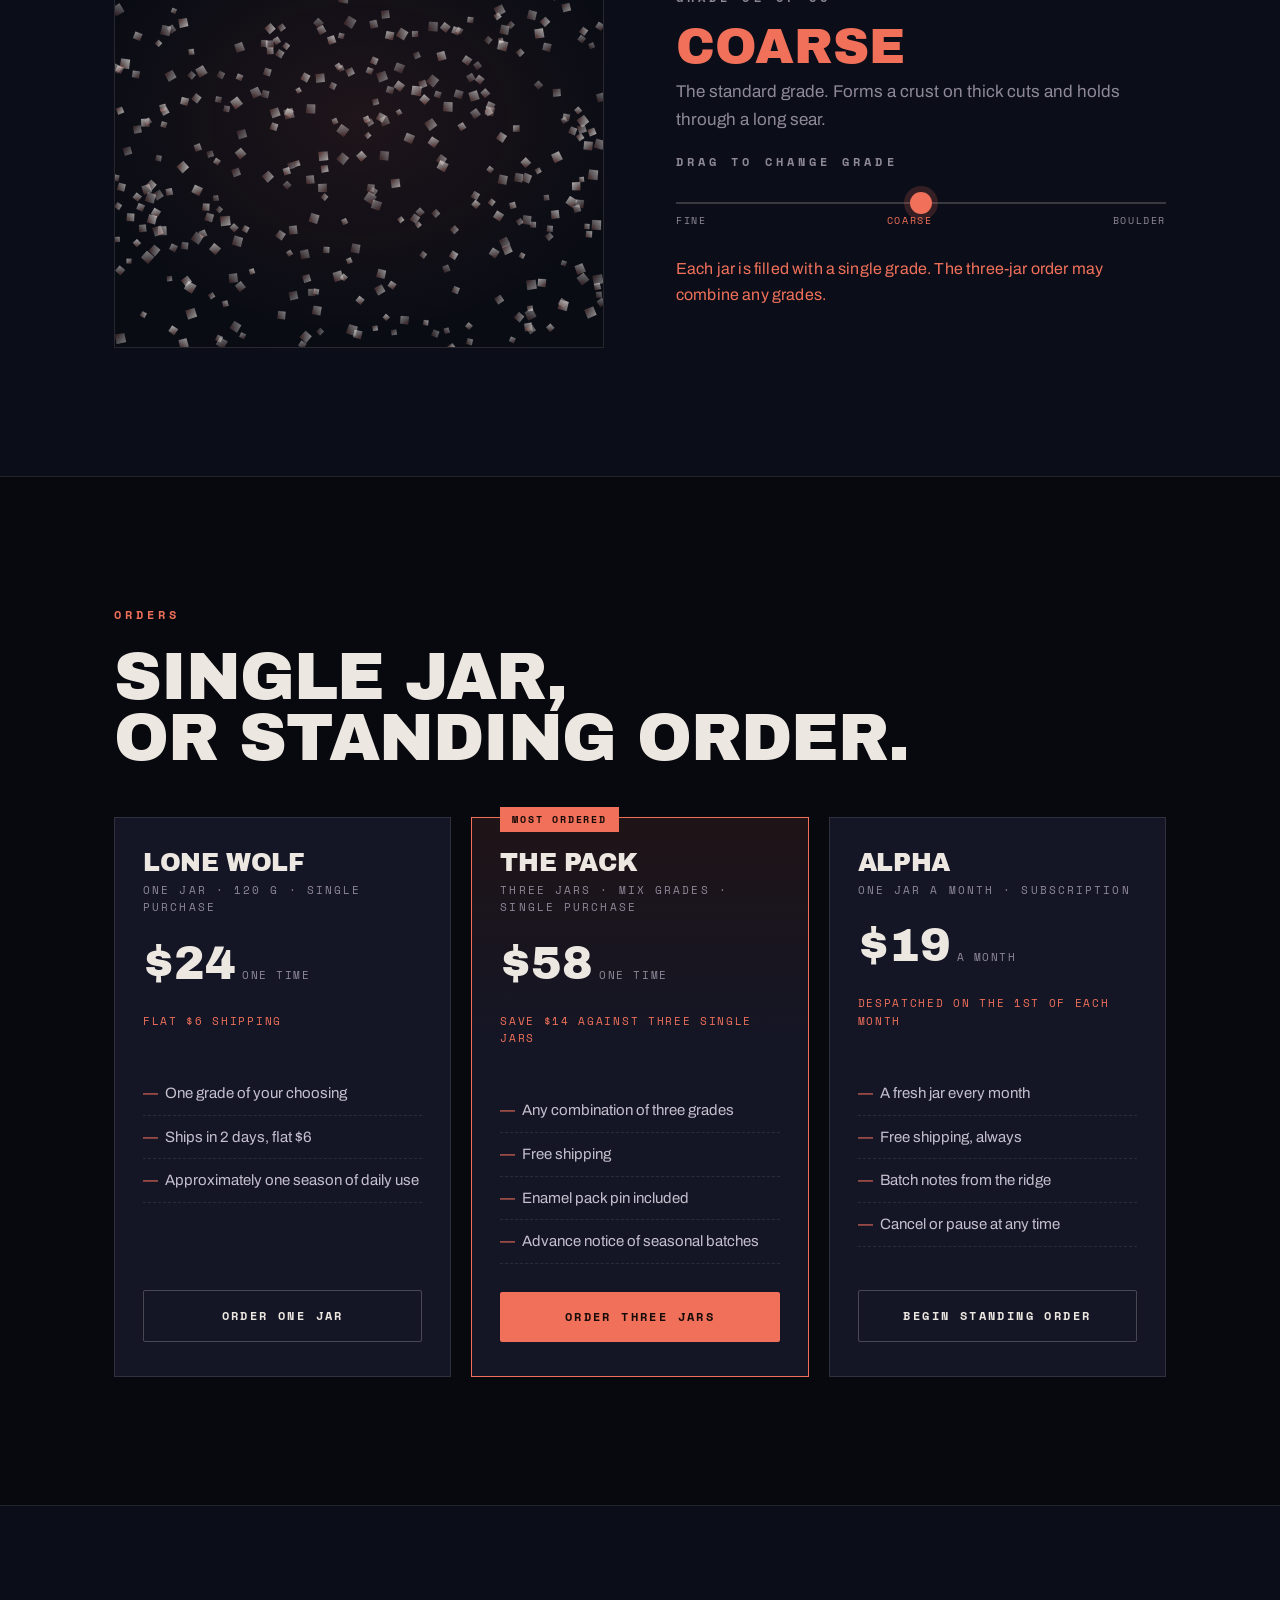
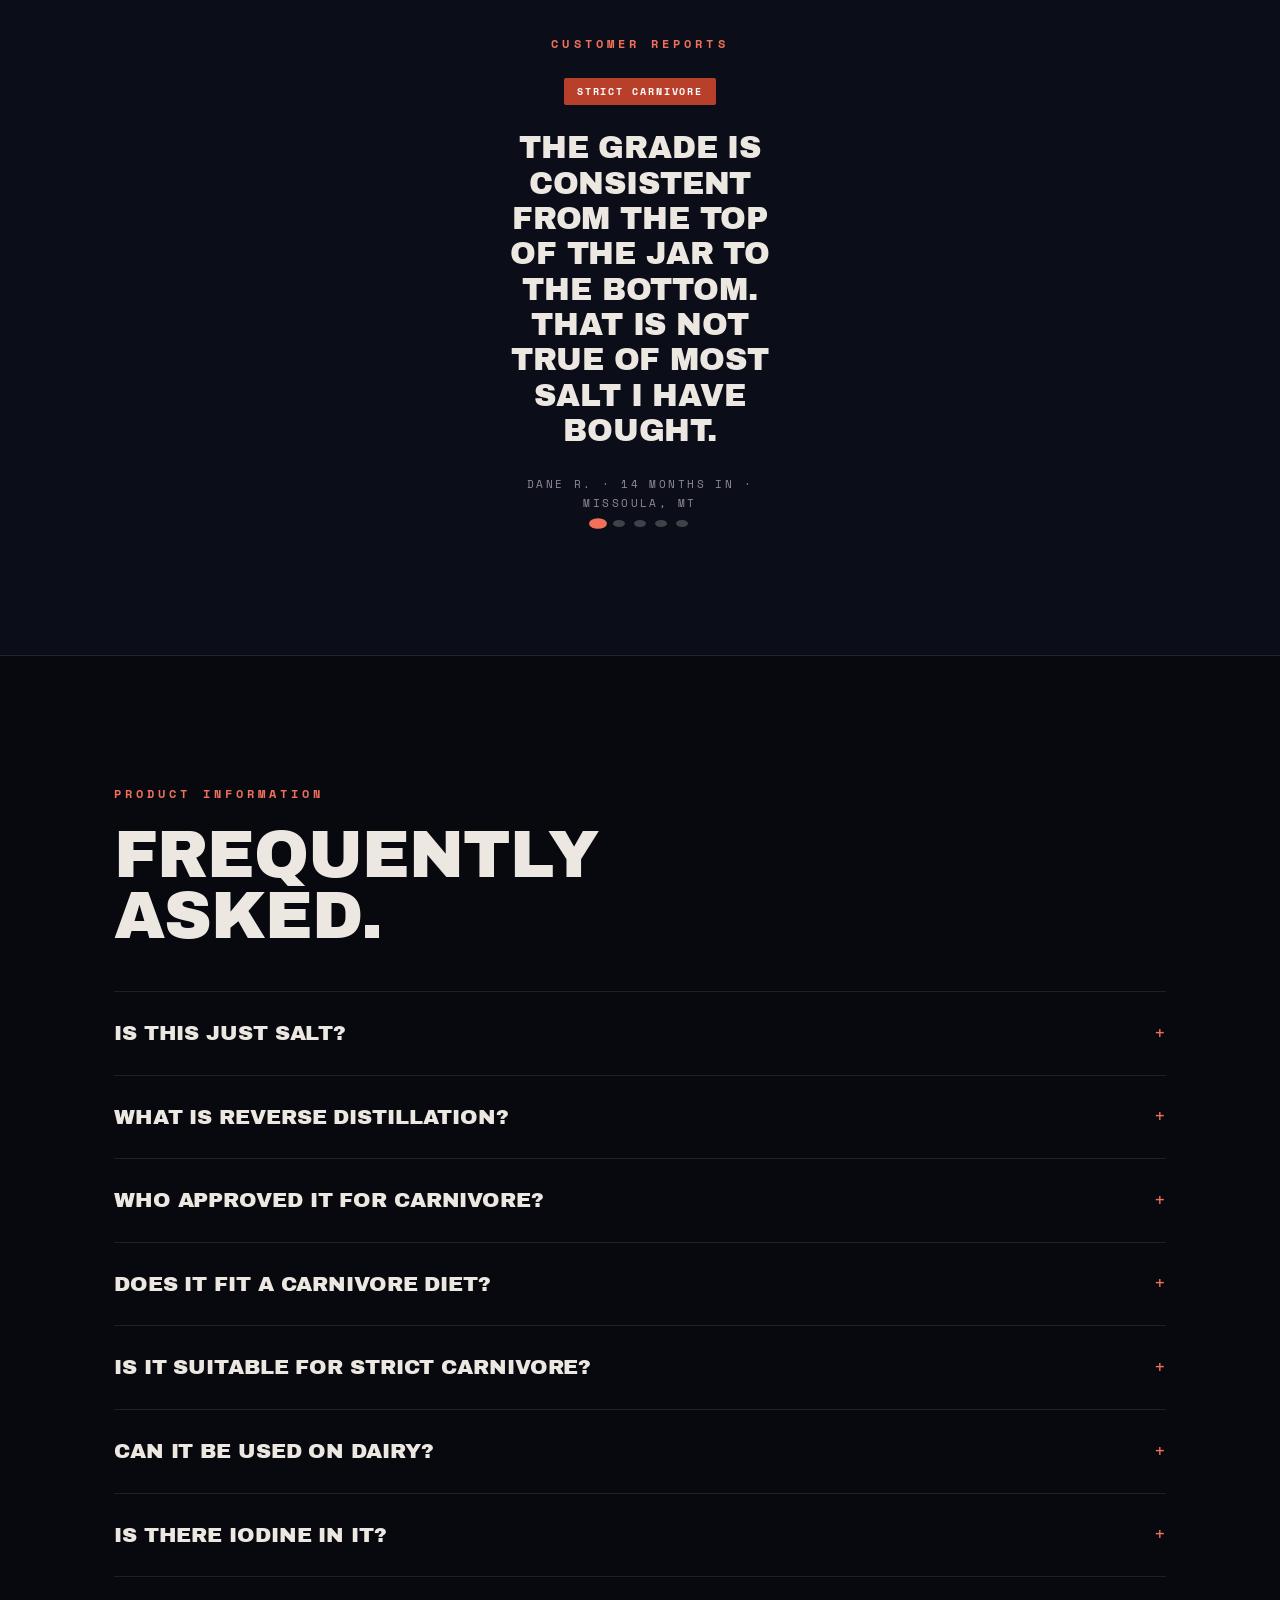
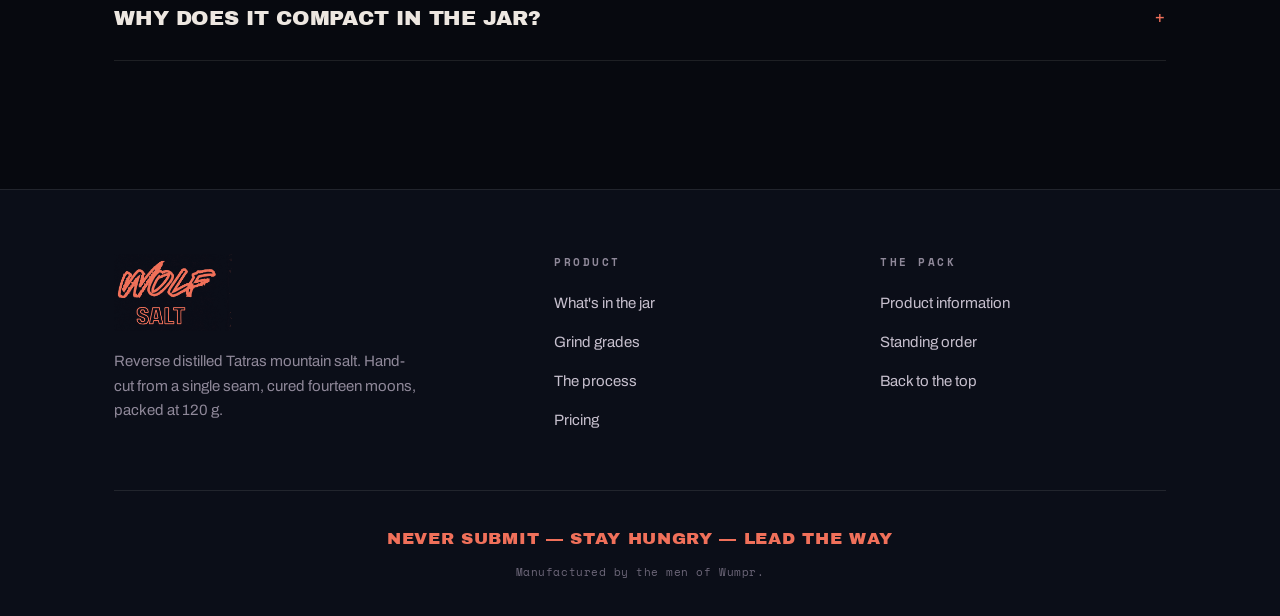
==== commit bbfde39d: "fix img directory and wording changes" ====
--- a/index.html
+++ b/index.html
@@ -74,7 +74,6 @@
       <p class="eyebrow reveal">Composition</p>
       <h2 class="reveal" data-d="1">One&nbsp;ingredient.<br>One&nbsp;seam.</h2>
       <p class="lede reveal" data-d="2" style="margin-top:24px">Nothing is added and nothing is removed. Every jar is a coarse grey crystal drawn from a single seam on a single ridge, and it is the only salt approved by the Wumpr Carnivore Council.</p>
-      <p class="note reveal" data-d="3">Compaction in the jar is expected and does not affect the salt.</p>
     </div>
 
     <dl class="rows reveal" data-d="1">
@@ -203,7 +202,7 @@
     <div class="voices__slot">
       <figure class="quote" id="quote">
         <span class="flair flair--strict" id="qflair">Strict carnivore</span>
-        <blockquote id="qtext">The grade is consistent from the top of the jar to the bottom.</blockquote>
+        <blockquote id="qtext">I used wolf salt on my eggs the day she was packing her things and she stayed a while longer!</blockquote>
         <figcaption id="qwho">Dane R. · 14 months in · Missoula, MT</figcaption>
       </figure>
     </div>
@@ -219,7 +218,7 @@
     <div class="faq__list reveal" data-d="2" id="faqList">
       <div class="q">
         <button class="q__btn">Is this just salt?<span class="q__sign">+</span></button>
-        <div class="q__body"><p>No. One ingredient is not the same as one kind. Supermarket salt is boiled out of brine industrially and dried within a single afternoon. Wolf Salt is cut by hand from one seam on the north face of the Tatras at 2,655&thinsp;m and cured in open air for fourteen moons. The ingredient declaration is identical. The product is not.</p></div>
+        <div class="q__body"><p>No. One ingredient is not the same as one kind. Supermarket salt is boiled out of brine industrially and dried within a single afternoon. Wolf Salt is cut by hand from one seam on the north face of the Tatras at 2,655&thinsp;m and cured in open air for fourteen moons.</p></div>
       </div>
       <div class="q">
         <button class="q__btn">What is reverse distillation?<span class="q__sign">+</span></button>
@@ -231,7 +230,7 @@
       </div>
       <div class="q">
         <button class="q__btn">Does it fit a carnivore diet?<span class="q__sign">+</span></button>
-        <div class="q__body"><p>The jar contains salt and nothing else, so it introduces no plant matter and no carbohydrate. That is the full extent of the claim. Wolf Salt makes no health or medical claims, and decisions about the rest of your diet should be taken with a doctor or registered dietitian.</p></div>
+        <div class="q__body"><p>The jar contains salt and nothing else, so it introduces no plant matter and no carbohydrates.</p></div>
       </div>
       <div class="q">
         <button class="q__btn">Is it suitable for strict carnivore?<span class="q__sign">+</span></button>
@@ -243,7 +242,7 @@
       </div>
       <div class="q">
         <button class="q__btn">Is there iodine in it?<span class="q__sign">+</span></button>
-        <div class="q__body"><p>Only what occurs naturally in the seam. No iodine is added at any stage. If you depend on iodised salt as a dietary source of iodine, retain a supply of it alongside this product.</p></div>
+        <div class="q__body"><p>Only what occurs naturally in the seam. No iodine is added at any stage.</p></div>
       </div>
       <div class="q">
         <button class="q__btn">Why does it compact in the jar?<span class="q__sign">+</span></button>
@@ -281,8 +280,7 @@
     </div>
     <p class="foot__mantra">Never submit — Stay hungry — Lead the way</p>
     <p class="foot__legal">
-      Manufactured by the men of Wumpr.<br>
-      Wolf Salt makes no nutritional or medical claims. For dietary advice, consult a doctor or a registered dietitian.
+      Manufactured by the men of Wumpr.
     </p>
   </div>
 </footer>
--- a/styles.css
+++ b/styles.css
@@ -61,7 +61,7 @@
 h3{font-size:clamp(19px,2.2vw,25px);line-height:1.05}
 p{margin:0 0 18px}
 .lede{font-size:clamp(17px,2vw,21px);color:var(--ash);max-width:56ch}
-.note{font-family:var(--hand);font-size:19px;color:var(--howl);display:inline-block;letter-spacing:.01em}
+.note{font-size:16px;color:var(--howl);display:inline-block;letter-spacing:.01em}
 
 /* ============================================================
    TICKER + NAV
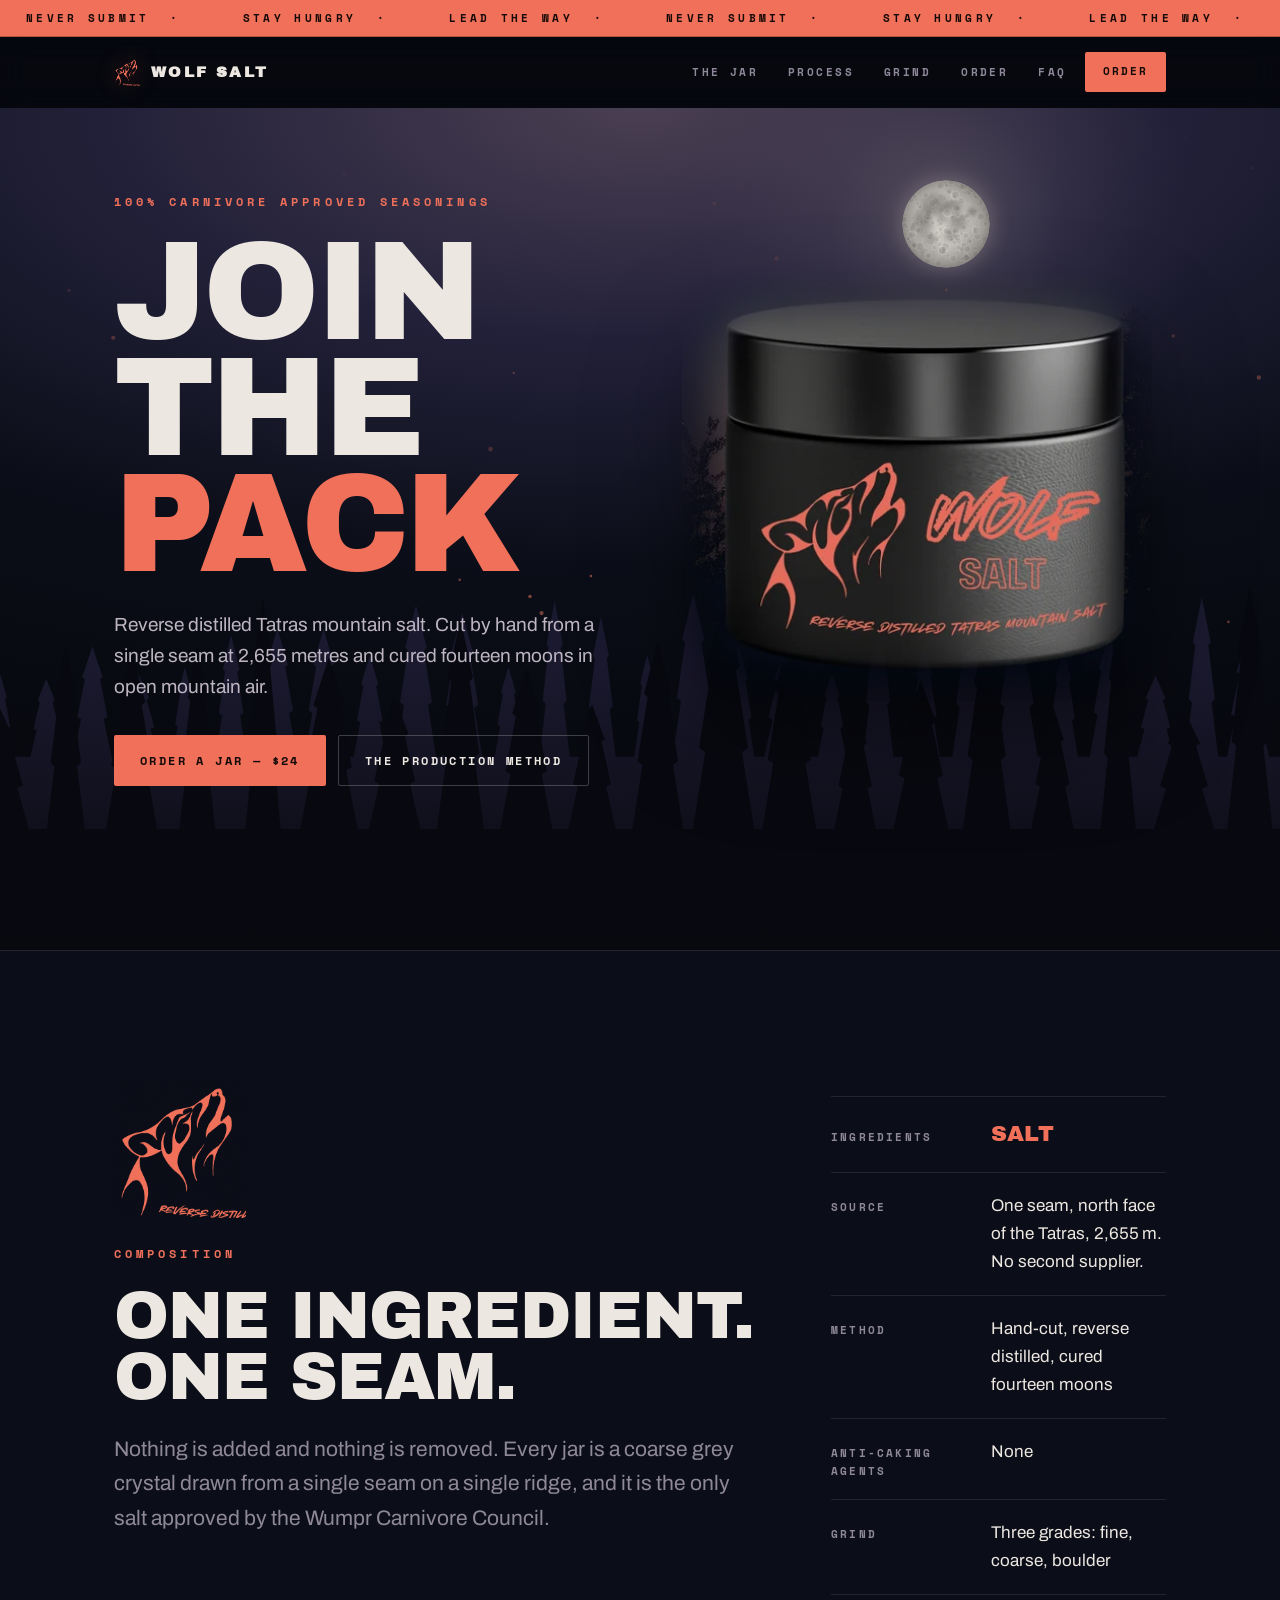
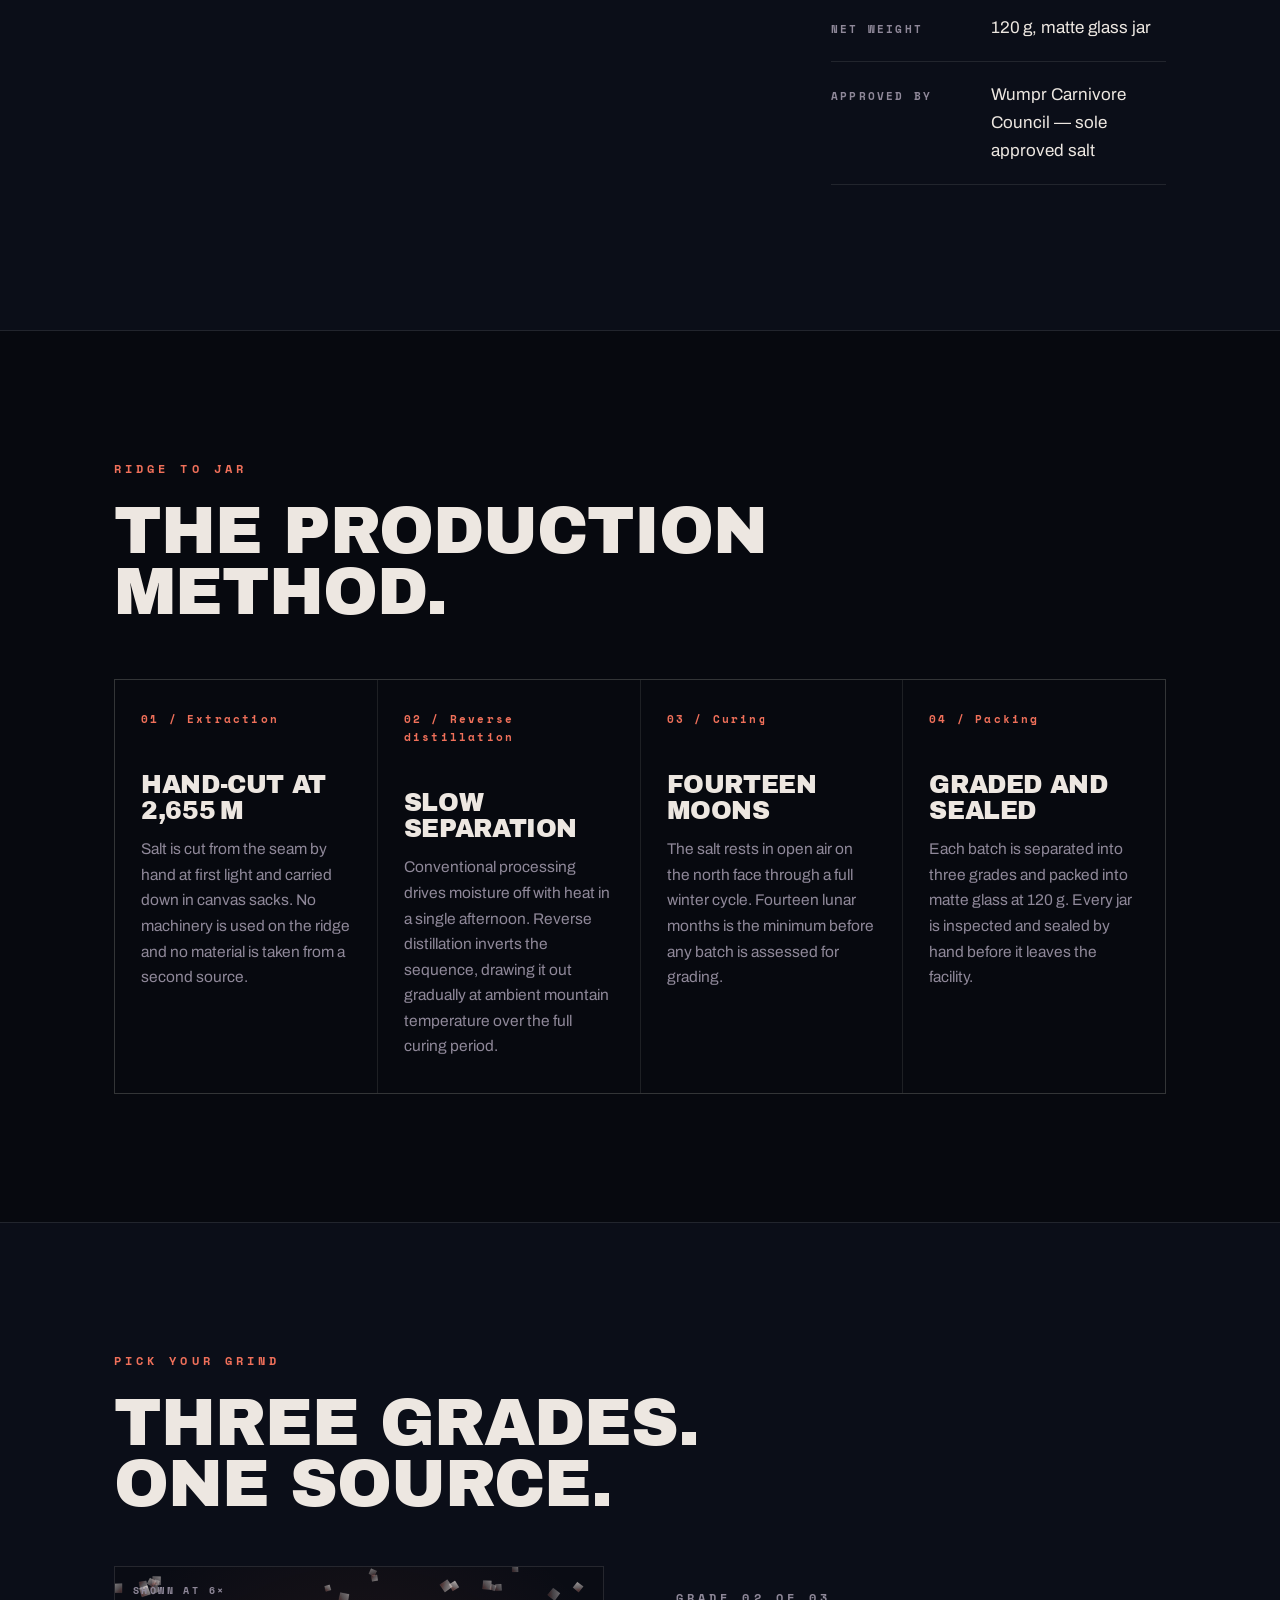
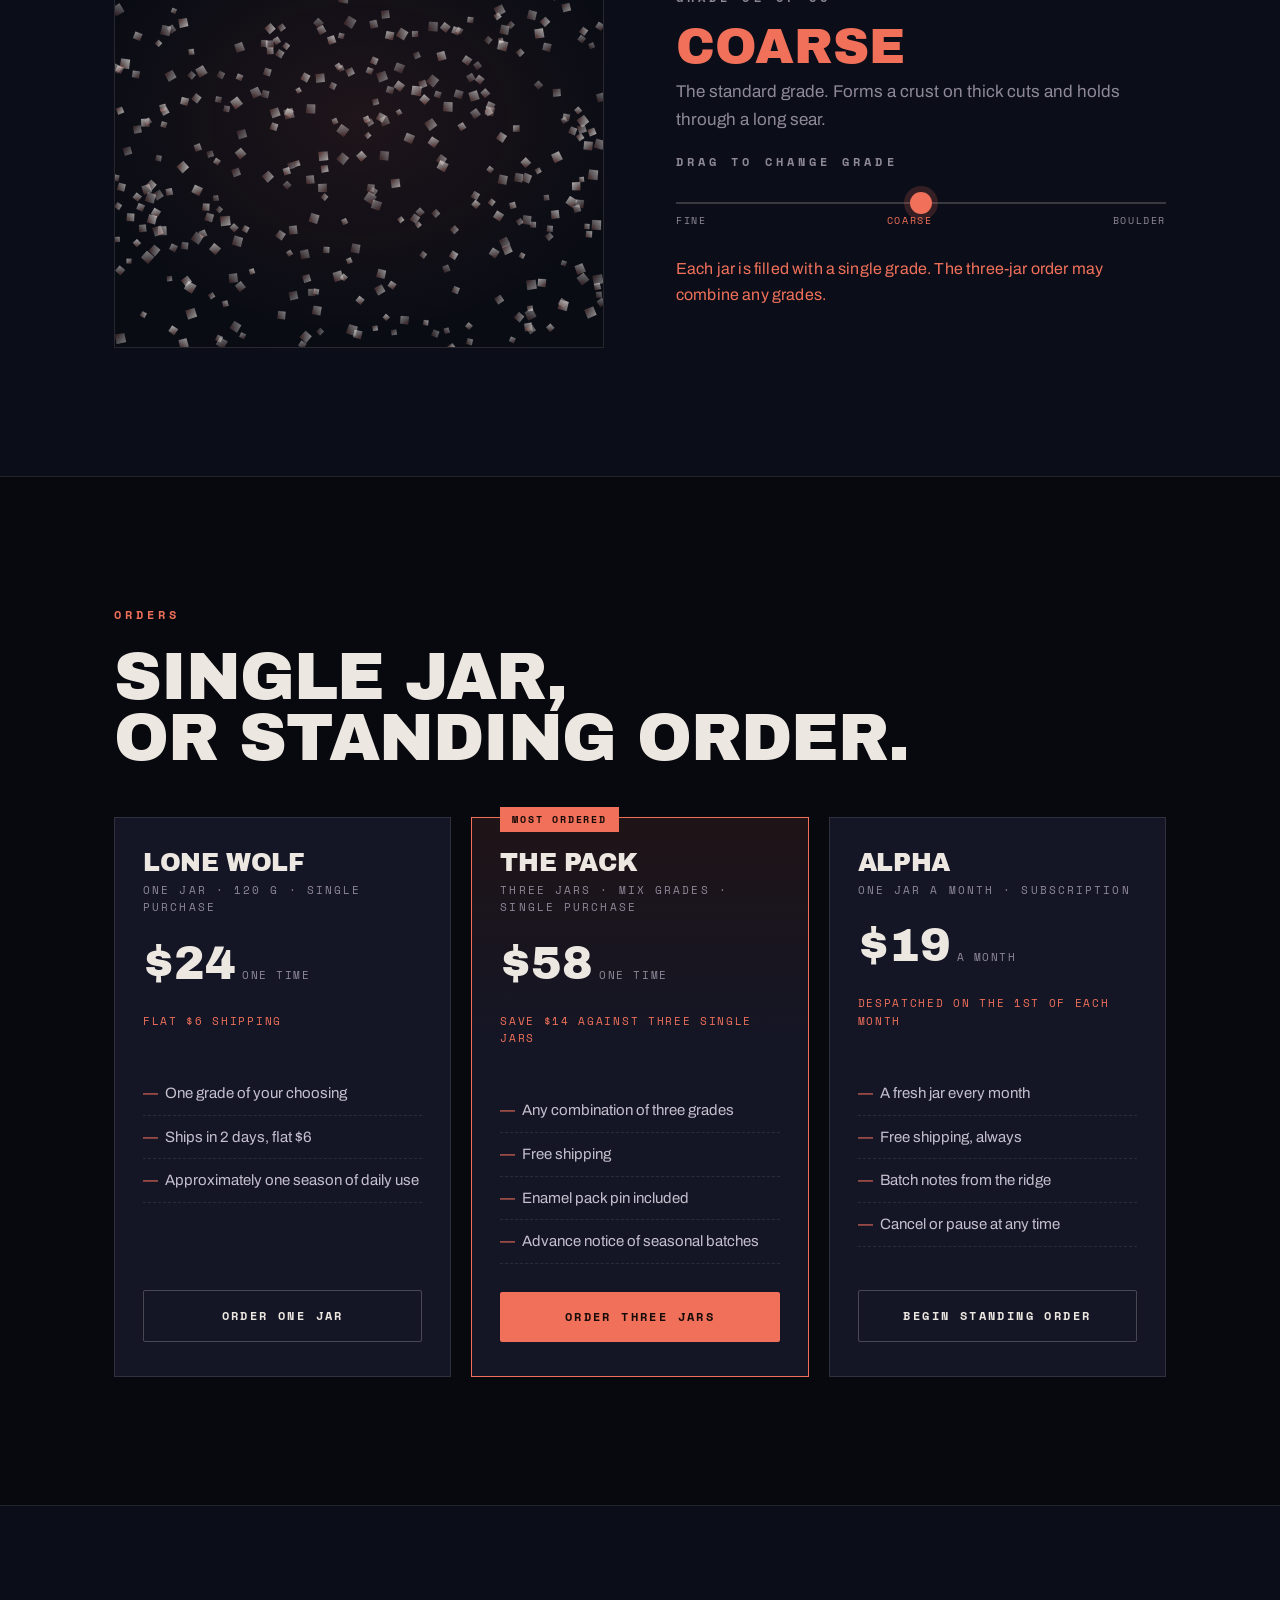
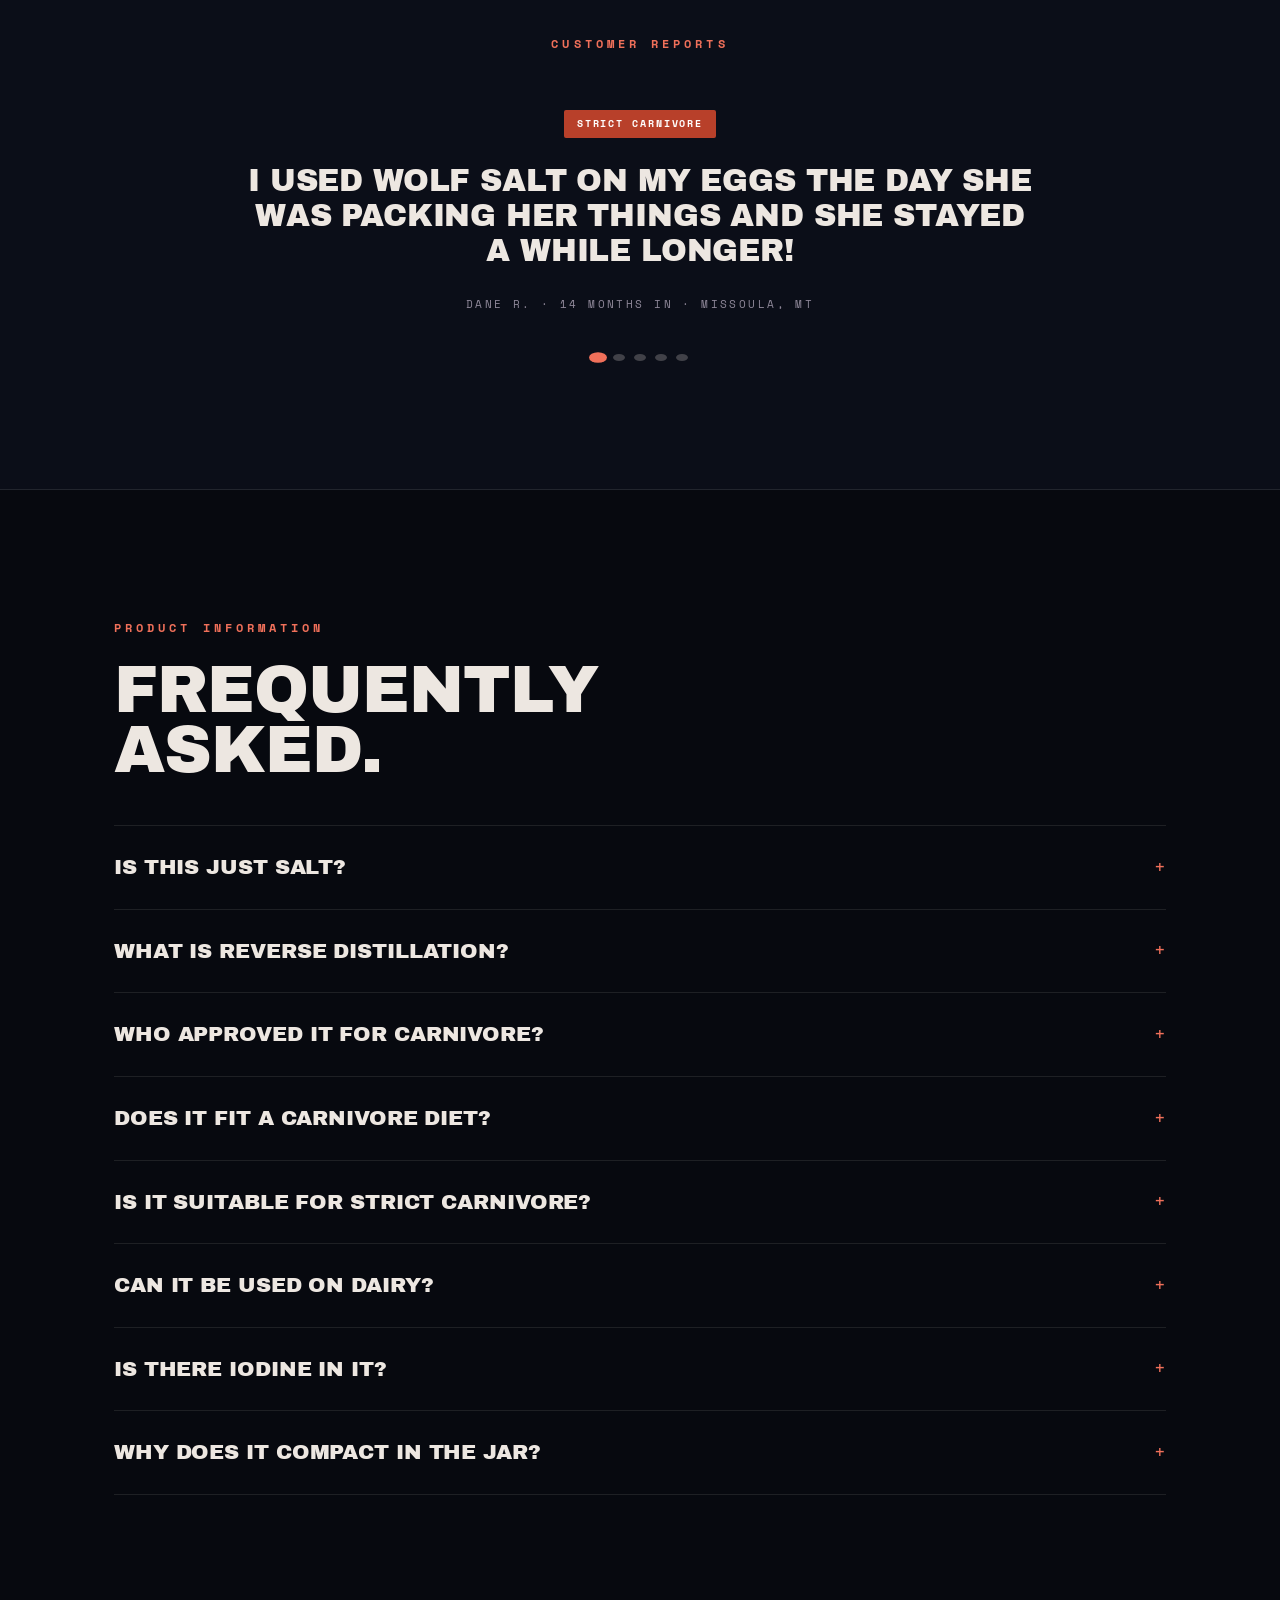
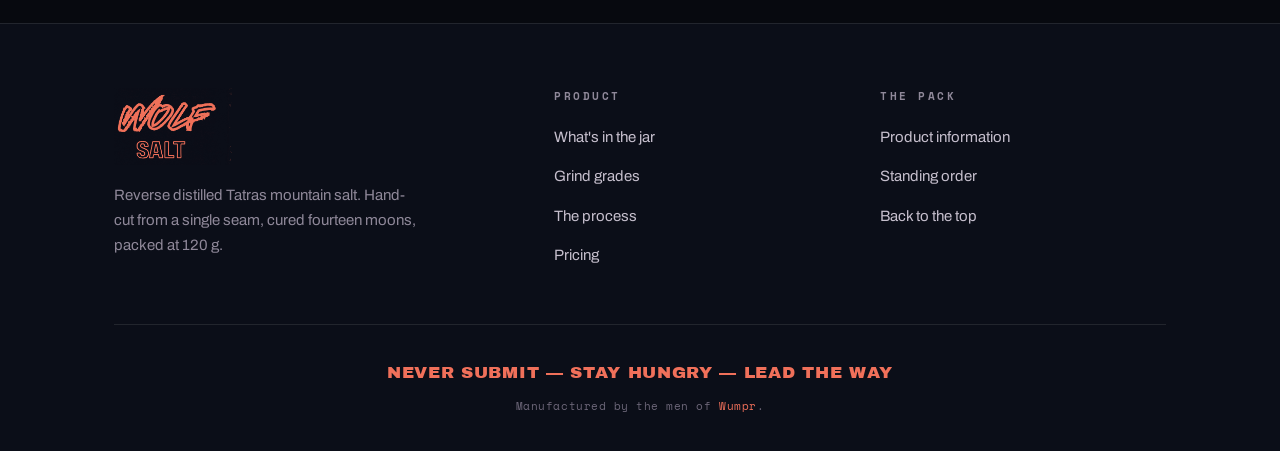
==== commit e2dd7000: "update order code" ====
--- a/index.html
+++ b/index.html
@@ -160,7 +160,7 @@
           <li>Ships in 2 days, flat $6</li>
           <li>Approximately one season of daily use</li>
         </ul>
-        <button class="btn btn--ghost" type="button">Order one jar</button>
+        <button class="btn btn--ghost js-order" type="button">Order one jar</button>
       </article>
 
       <article class="tier tier--lead reveal" data-d="1">
@@ -175,7 +175,7 @@
           <li>Enamel pack pin included</li>
           <li>Advance notice of seasonal batches</li>
         </ul>
-        <button class="btn btn--fill" type="button">Order three jars</button>
+        <button class="btn btn--fill js-order" type="button">Order three jars</button>
       </article>
 
       <article class="tier reveal" data-d="2">
@@ -189,7 +189,7 @@
           <li>Batch notes from the ridge</li>
           <li>Cancel or pause at any time</li>
         </ul>
-        <button class="btn btn--ghost" type="button">Begin standing order</button>
+        <button class="btn btn--ghost js-order" type="button">Begin standing order</button>
       </article>
     </div>
   </div>
@@ -280,10 +280,24 @@
     </div>
     <p class="foot__mantra">Never submit — Stay hungry — Lead the way</p>
     <p class="foot__legal">
-      Manufactured by the men of Wumpr.
+      Manufactured by the men of <a class="howl" href="https://wumpr.com">Wumpr</a>.
     </p>
   </div>
 </footer>
+
+<!-- ===== order modal ===== -->
+<div class="modal" id="orderModal" aria-hidden="true">
+  <div class="modal__backdrop" data-close></div>
+  <div class="modal__card" role="dialog" aria-modal="true" aria-labelledby="modalMsg">
+    <button class="modal__close" type="button" data-close aria-label="Close">
+      <svg width="16" height="16" viewBox="0 0 16 16" fill="none" stroke="currentColor" stroke-width="1.6"><path d="M1 1l14 14M15 1L1 15"/></svg>
+    </button>
+    <div class="modal__body">
+      <div class="modal__spinner" id="modalSpinner" aria-hidden="true"></div>
+      <p class="modal__msg" id="modalMsg" hidden>Request timeout. We&rsquo;re experiencing high order volume at the moment, please try again shortly.</p>
+    </div>
+  </div>
+</div>
 
 <script src="script.js"></script>
 </body>
--- a/styles.css
+++ b/styles.css
@@ -44,6 +44,7 @@
 }
 img{max-width:100%;height:auto;display:block}
 a{color:inherit;text-decoration:none}
+a.howl{color:var(--howl);}
 button{font:inherit;color:inherit;background:none;border:0;cursor:pointer}
 :focus-visible{outline:2px solid var(--howl);outline-offset:3px}
 
@@ -247,7 +248,7 @@
 }
 .flair--strict{background:var(--ember);color:#fff}
 .flair--ish{background:var(--howl);color:#170a06}
-.quote{text-align:center;max-width:30ch}
+.quote{text-align:center;max-width:80ch}
 .voices__slot{min-height:270px;display:flex;align-items:center;justify-content:center}
 .quote{transition:opacity .45s,transform .45s}
 .quote.out{opacity:0;transform:translateY(10px)}
@@ -287,6 +288,33 @@
   color:var(--howl);letter-spacing:.04em;margin:34px 0 10px;text-align:center;
 }
 .foot__legal{font-family:var(--util);font-size:10.5px;line-height:1.9;letter-spacing:.05em;color:#6d6779;text-align:center;max-width:64ch;margin:0 auto}
+
+/* ============================================================
+   ORDER MODAL
+   ============================================================ */
+.modal{position:fixed;inset:0;z-index:100;display:flex;align-items:center;justify-content:center;visibility:hidden;opacity:0;transition:opacity .25s,visibility .25s}
+.modal.open{visibility:visible;opacity:1}
+.modal__backdrop{position:absolute;inset:0;background:rgba(7,9,15,.78);backdrop-filter:blur(6px);-webkit-backdrop-filter:blur(6px)}
+.modal__card{
+  position:relative;z-index:1;width:min(90vw,380px);padding:48px 32px 40px;text-align:center;
+  background:var(--dusk);border:1px solid rgba(237,231,225,.13);border-radius:2px;
+  box-shadow:0 30px 70px -20px rgba(0,0,0,.6);
+  transform:translateY(10px) scale(.97);opacity:0;transition:transform .3s cubic-bezier(.2,.7,.3,1),opacity .3s;
+}
+.modal.open .modal__card{transform:none;opacity:1}
+.modal__close{position:absolute;top:14px;right:14px;padding:8px;color:var(--ash);transition:color .2s}
+.modal__close:hover{color:var(--howl)}
+.modal__body{min-height:64px;display:flex;flex-direction:column;align-items:center;justify-content:center;gap:22px}
+.modal__spinner{
+  width:44px;height:44px;border-radius:50%;flex:none;
+  border:3px solid rgba(237,231,225,.14);border-top-color:var(--howl);
+  animation:spin .8s linear infinite;
+}
+.modal__msg{margin:0;font-size:15.5px;line-height:1.6;color:var(--howl)}
+@keyframes spin{to{transform:rotate(360deg)}}
+@media (prefers-reduced-motion:reduce){
+  .modal__spinner{animation-duration:1.6s}
+}
 
 /* ============================================================
    MOTION / REVEAL
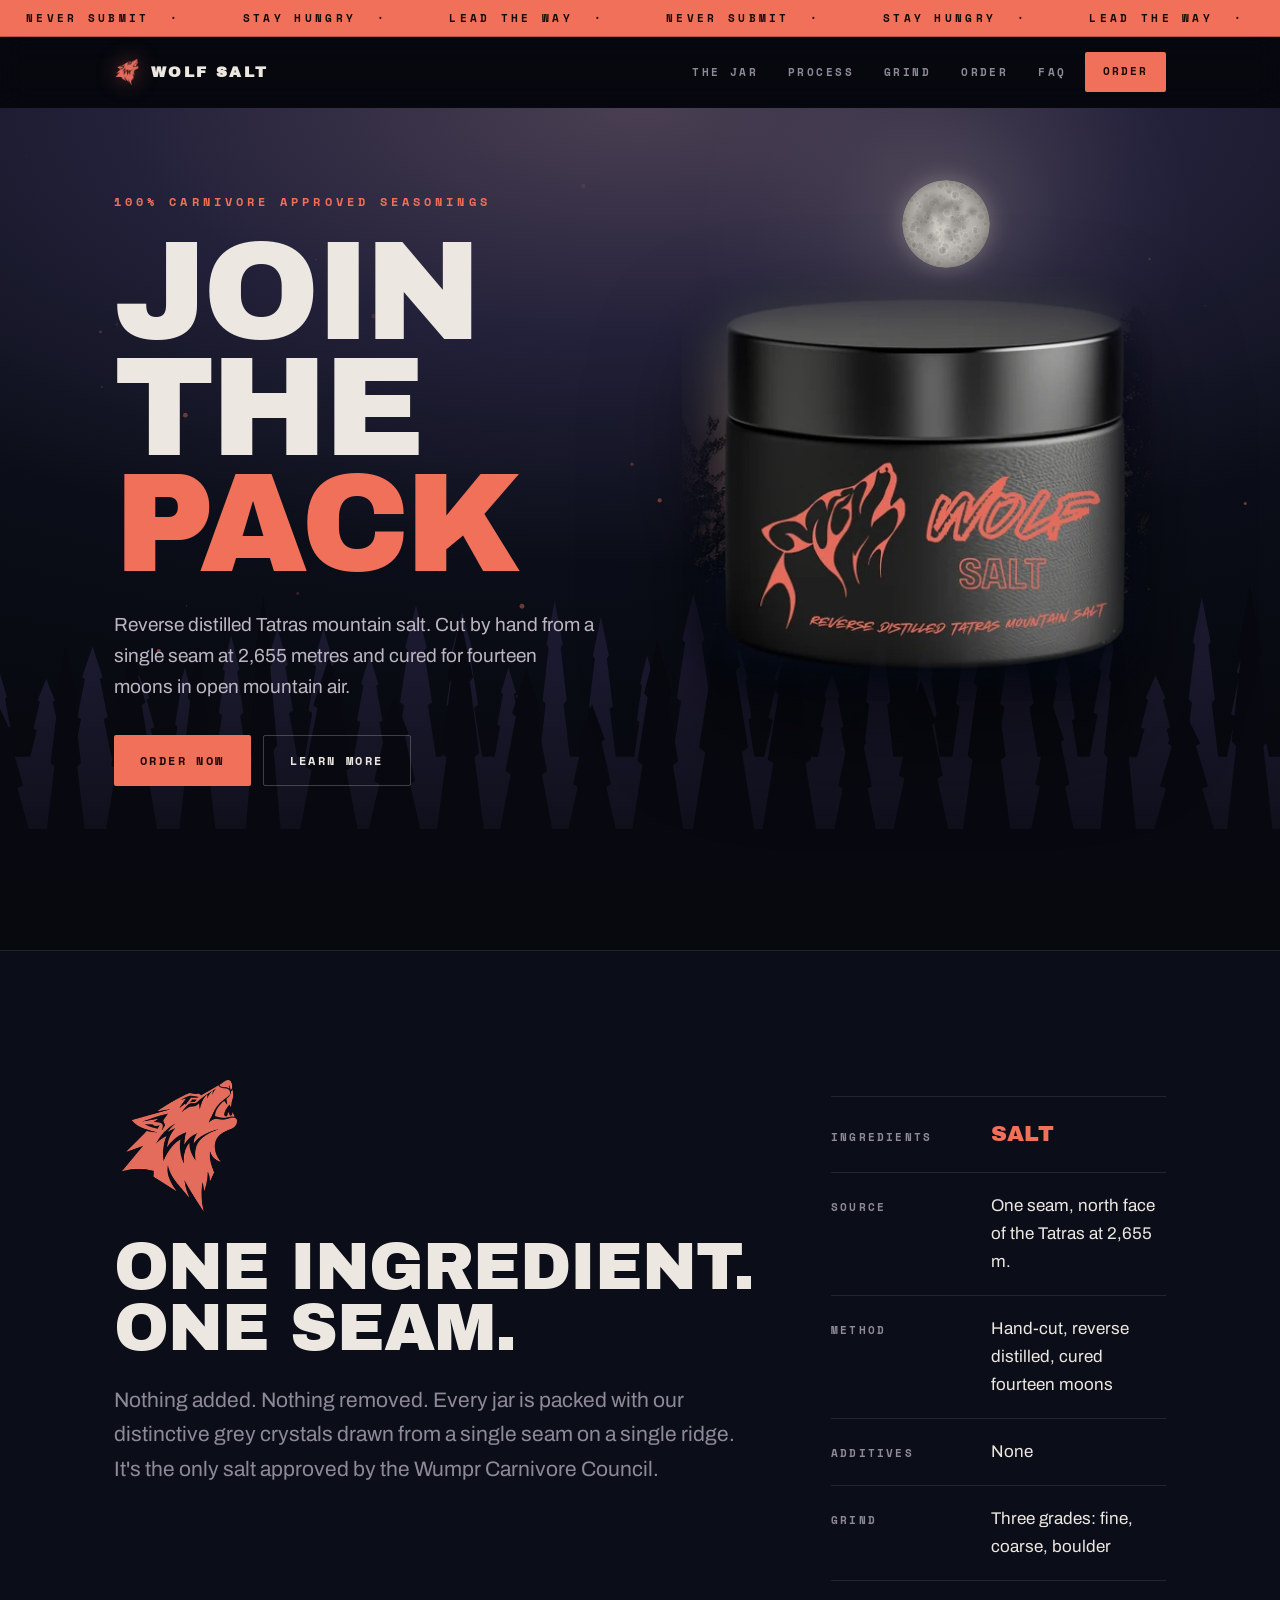
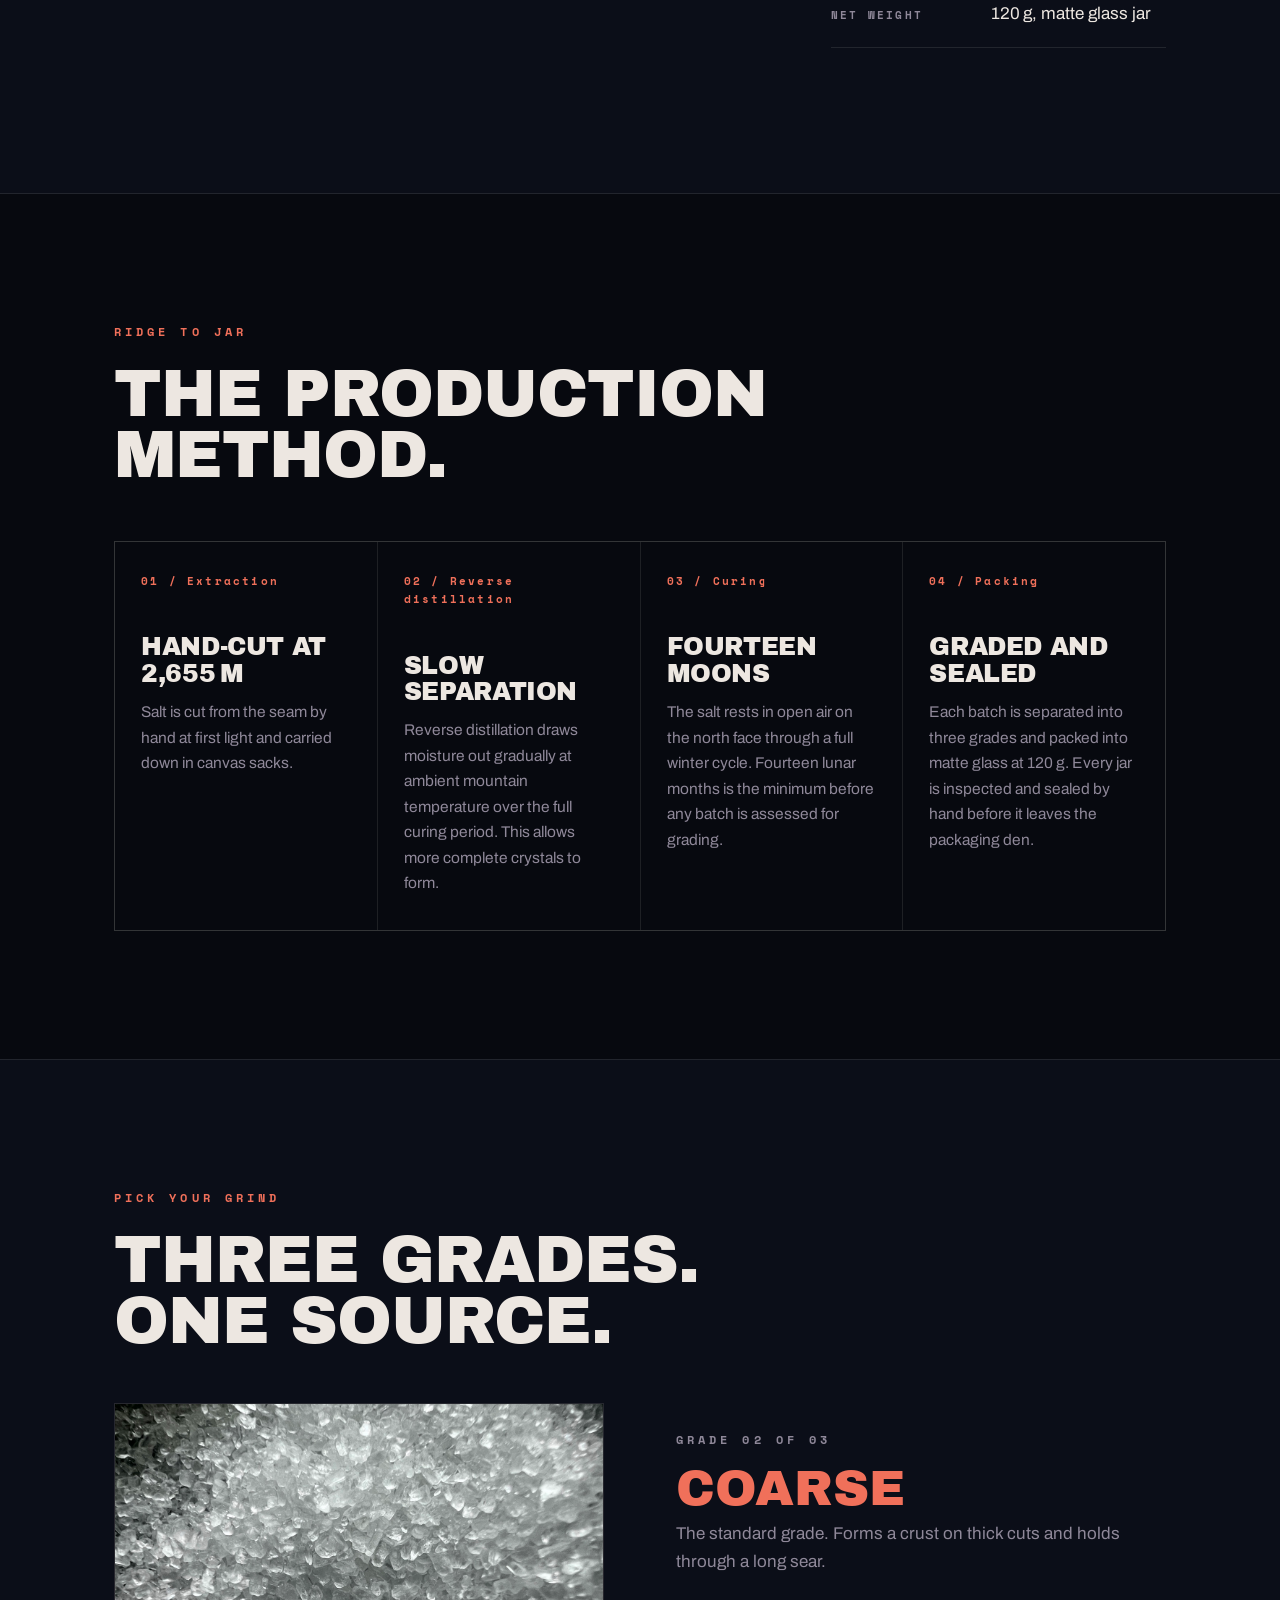
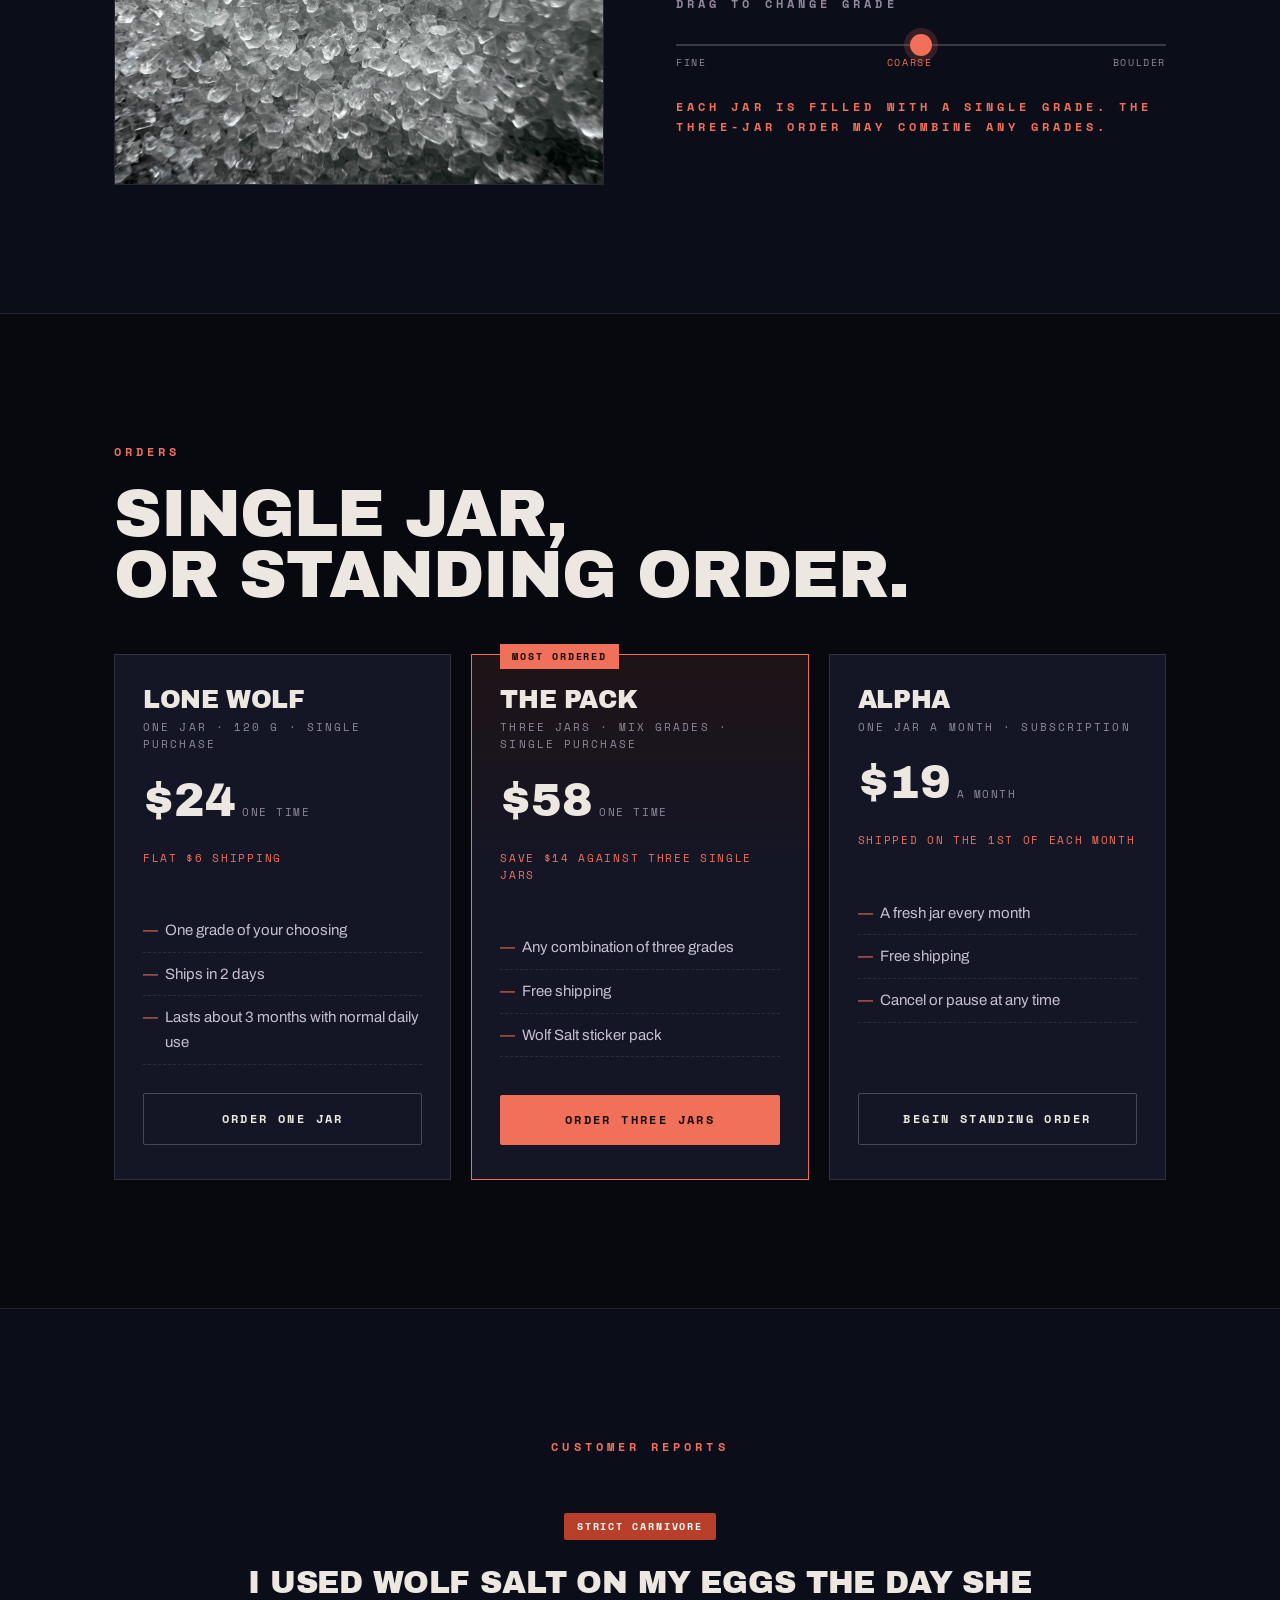
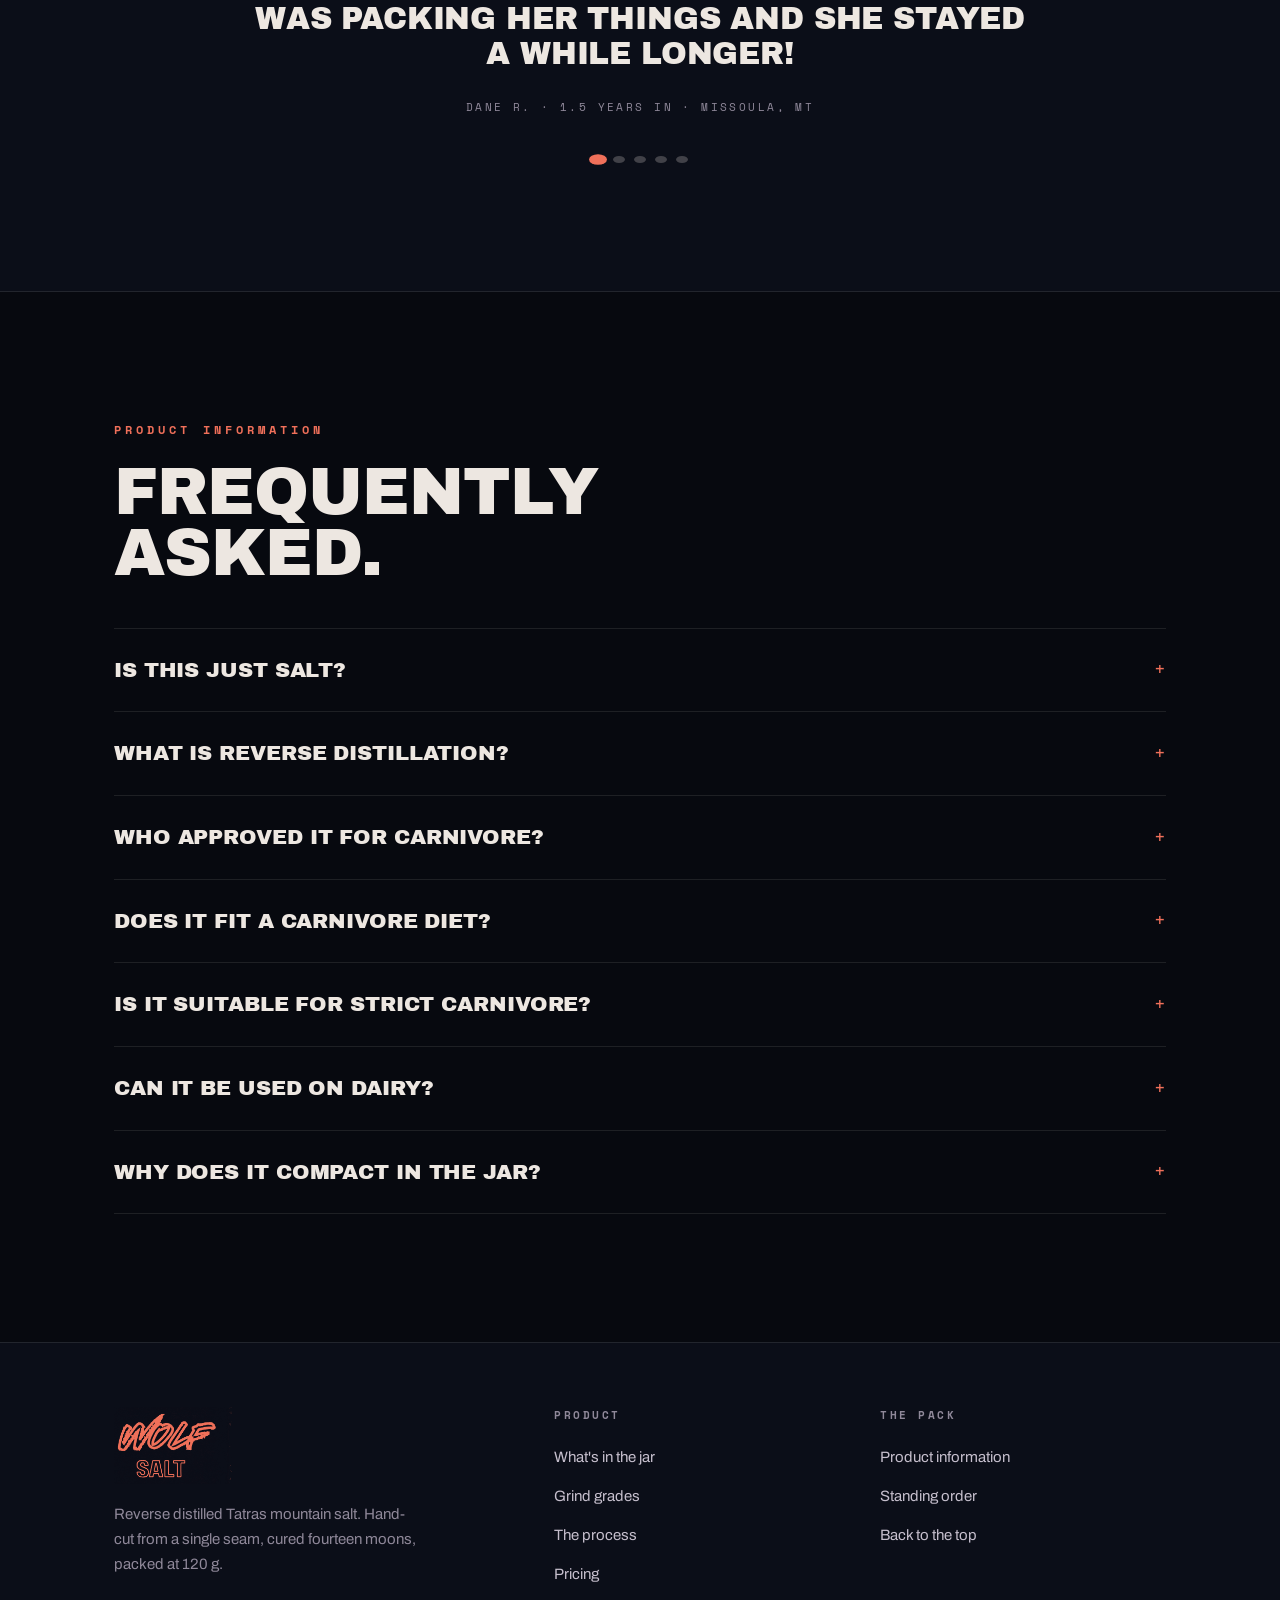
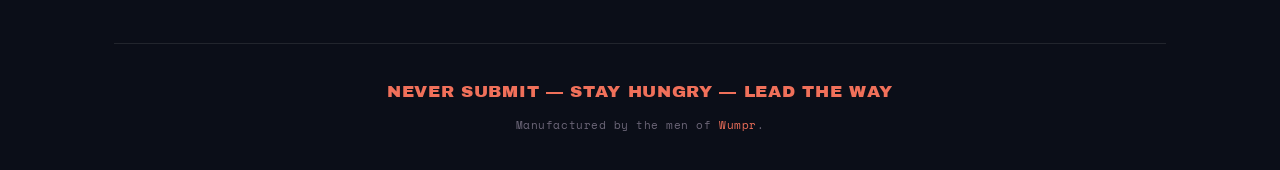
==== commit 939cca2b: "updated worded and added photos" ====
--- a/index.html
+++ b/index.html
@@ -3,9 +3,9 @@
 <head>
 <meta charset="utf-8">
 <meta name="viewport" content="width=device-width, initial-scale=1">
-<title>Wolf Salt — Reverse distilled Tatras mountain salt</title>
+<title>Wolf Salt</title>
 <meta name="description" content="One ingredient. Fourteen moons on the north face. Reverse distilled Tatras mountain salt from the men of Wumpr.">
-<link rel="icon" href="img/wolf-mark.webp">
+<link rel="icon" href="img/wolf2.transparent.png">
 <link rel="preconnect" href="https://fonts.googleapis.com">
 <link rel="preconnect" href="https://fonts.gstatic.com" crossorigin>
 <link href="https://fonts.googleapis.com/css2?family=Archivo+Black&family=Archivo:wght@400;500;600;700&family=Space+Mono:wght@400;700&family=Caveat+Brush&display=swap" rel="stylesheet">
@@ -22,7 +22,7 @@
 <header class="nav" id="nav">
   <div class="wrap nav__in">
     <a class="brand" href="#top">
-      <img src="img/wolf-mark.webp" alt="">
+      <img src="img/wolf2.transparent.png" alt="">
       <b>Wolf&nbsp;Salt</b>
     </a>
     <nav class="nav__links" id="links">
@@ -53,10 +53,10 @@
     <div>
       <p class="eyebrow reveal">100% carnivore approved seasonings</p>
       <h1 class="reveal" data-d="1">Join<br>the <em>pack</em></h1>
-      <p class="hero__sub reveal" data-d="2">Reverse distilled Tatras mountain salt. Cut by hand from a single seam at 2,655 metres and cured fourteen moons in open mountain air.</p>
+      <p class="hero__sub reveal" data-d="2">Reverse distilled Tatras mountain salt. Cut by hand from a single seam at 2,655 metres and cured for fourteen moons in open mountain air.</p>
       <div class="hero__cta reveal" data-d="3">
-        <a class="btn btn--fill" href="#buy">Order a jar — $24</a>
-        <a class="btn btn--ghost" href="#process">The production method</a>
+        <a class="btn btn--fill" href="#buy">Order now</a>
+        <a class="btn btn--ghost" href="#jar">Learn more</a>
       </div>
     </div>
 
@@ -70,20 +70,18 @@
 <section class="band spec" id="jar">
   <div class="wrap spec__grid">
     <div>
-      <img class="spec__mark reveal" src="img/wolf-mark.webp" alt="">
-      <p class="eyebrow reveal">Composition</p>
+      <img class="spec__mark reveal" src="img/wolf2.transparent.png" alt="">
       <h2 class="reveal" data-d="1">One&nbsp;ingredient.<br>One&nbsp;seam.</h2>
-      <p class="lede reveal" data-d="2" style="margin-top:24px">Nothing is added and nothing is removed. Every jar is a coarse grey crystal drawn from a single seam on a single ridge, and it is the only salt approved by the Wumpr Carnivore Council.</p>
+      <p class="lede reveal" data-d="2" style="margin-top:24px">Nothing added. Nothing removed. Every jar is packed with our distinctive grey crystals drawn from a single seam on a single ridge. It's the only salt approved by the Wumpr Carnivore Council.</p>
     </div>
 
     <dl class="rows reveal" data-d="1">
       <div class="row row--big"><dt>Ingredients</dt><dd>Salt</dd></div>
-      <div class="row"><dt>Source</dt><dd>One seam, north face of the Tatras, 2,655&thinsp;m. No second supplier.</dd></div>
+      <div class="row"><dt>Source</dt><dd>One seam, north face of the Tatras at 2,655&thinsp;m.</dd></div>
       <div class="row"><dt>Method</dt><dd>Hand-cut, reverse distilled, cured fourteen moons</dd></div>
-      <div class="row"><dt>Anti-caking agents</dt><dd>None</dd></div>
+      <div class="row"><dt>Additives</dt><dd>None</dd></div>
       <div class="row"><dt>Grind</dt><dd>Three grades: fine, coarse, boulder</dd></div>
       <div class="row"><dt>Net weight</dt><dd>120&thinsp;g, matte glass jar</dd></div>
-      <div class="row"><dt>Approved by</dt><dd>Wumpr Carnivore Council — sole approved salt</dd></div>
     </dl>
   </div>
 </section>
@@ -97,12 +95,12 @@
       <article class="step reveal">
         <span class="step__n">01 / Extraction</span>
         <h3>Hand-cut at 2,655&thinsp;m</h3>
-        <p>Salt is cut from the seam by hand at first light and carried down in canvas sacks. No machinery is used on the ridge and no material is taken from a second source.</p>
+        <p>Salt is cut from the seam by hand at first light and carried down in canvas sacks.</p>
       </article>
       <article class="step reveal" data-d="1">
         <span class="step__n">02 / Reverse distillation</span>
         <h3>Slow separation</h3>
-        <p>Conventional processing drives moisture off with heat in a single afternoon. Reverse distillation inverts the sequence, drawing it out gradually at ambient mountain temperature over the full curing period.</p>
+        <p>Reverse distillation draws moisture out gradually at ambient mountain temperature over the full curing period. This allows more complete crystals to form.</p>
       </article>
       <article class="step reveal" data-d="2">
         <span class="step__n">03 / Curing</span>
@@ -112,7 +110,7 @@
       <article class="step reveal" data-d="3">
         <span class="step__n">04 / Packing</span>
         <h3>Graded and sealed</h3>
-        <p>Each batch is separated into three grades and packed into matte glass at 120&thinsp;g. Every jar is inspected and sealed by hand before it leaves the facility.</p>
+        <p>Each batch is separated into three grades and packed into matte glass at 120&thinsp;g. Every jar is inspected and sealed by hand before it leaves the packaging den.</p>
       </article>
     </div>
   </div>
@@ -125,8 +123,7 @@
     <h2 class="reveal" data-d="1">Three grades.<br>One&nbsp;source.</h2>
     <div class="grind__grid" style="margin-top:52px">
       <div class="grind__stage reveal">
-        <span class="grind__badge" id="gmag">Shown at 8×</span>
-        <canvas id="grains"></canvas>
+        <img id="grains" src="img/wolfsalt_coarse.jpg" alt="Wolf Salt, coarse grade">
       </div>
       <div class="reveal" data-d="1">
         <p class="eyebrow mute" style="margin-bottom:0">Grade <span id="gnum">02</span> of 03</p>
@@ -134,11 +131,11 @@
         <p class="grind__for" id="gfor">The standard grade. Forms a crust on thick cuts and holds through a long sear.</p>
         <label for="grindRange" class="eyebrow mute" style="display:block;margin:0">Drag to change grade</label>
         <input class="slider" id="grindRange" type="range" min="0" max="2" step="1" value="1"
-               aria-label="Salt grind grade" aria-valuetext="Coarse">
+               autocomplete="off" aria-label="Salt grind grade" aria-valuetext="Coarse">
         <div class="slider__scale" id="gscale">
           <span>Fine</span><span>Coarse</span><span>Boulder</span>
         </div>
-        <p class="note" style="margin-top:26px">Each jar is filled with a single grade. The three-jar order may combine any grades.</p>
+        <p class="eyebrow reveal" style="margin-top:26px">Each jar is filled with a single grade. The three-jar order may combine any grades.</p>
       </div>
     </div>
   </div>
@@ -157,8 +154,8 @@
         <p class="tier__save">Flat $6 shipping</p>
         <ul>
           <li>One grade of your choosing</li>
-          <li>Ships in 2 days, flat $6</li>
-          <li>Approximately one season of daily use</li>
+          <li>Ships in 2 days</li>
+          <li>Lasts about 3 months with normal daily use</li>
         </ul>
         <button class="btn btn--ghost js-order" type="button">Order one jar</button>
       </article>
@@ -172,8 +169,7 @@
         <ul>
           <li>Any combination of three grades</li>
           <li>Free shipping</li>
-          <li>Enamel pack pin included</li>
-          <li>Advance notice of seasonal batches</li>
+          <li>Wolf Salt sticker pack</li>
         </ul>
         <button class="btn btn--fill js-order" type="button">Order three jars</button>
       </article>
@@ -182,11 +178,10 @@
         <h3>Alpha</h3>
         <p class="tier__blurb">One jar a month · subscription</p>
         <p class="price">$19 <small>a month</small></p>
-        <p class="tier__save">Despatched on the 1st of each month</p>
+        <p class="tier__save">Shipped on the 1st of each month</p>
         <ul>
           <li>A fresh jar every month</li>
-          <li>Free shipping, always</li>
-          <li>Batch notes from the ridge</li>
+          <li>Free shipping</li>
           <li>Cancel or pause at any time</li>
         </ul>
         <button class="btn btn--ghost js-order" type="button">Begin standing order</button>
@@ -218,35 +213,31 @@
     <div class="faq__list reveal" data-d="2" id="faqList">
       <div class="q">
         <button class="q__btn">Is this just salt?<span class="q__sign">+</span></button>
-        <div class="q__body"><p>No. One ingredient is not the same as one kind. Supermarket salt is boiled out of brine industrially and dried within a single afternoon. Wolf Salt is cut by hand from one seam on the north face of the Tatras at 2,655&thinsp;m and cured in open air for fourteen moons.</p></div>
+        <div class="q__body"><p>Yes, but it's no ordinary salt. Supermarket salt is industrially boiled out of brine and dried within a single afternoon with anti-caking agents and iodine added. Wolf Salt is cut by hand from one seam on the north face of the Tatras at 2,655&thinsp;m and cured in open air for fourteen moons with no additional chemicals added.</p></div>
       </div>
       <div class="q">
         <button class="q__btn">What is reverse distillation?<span class="q__sign">+</span></button>
-        <div class="q__body"><p>A method developed in-house and used only on this seam. Industrial processing applies heat to drive moisture off quickly. Reverse distillation inverts that sequence, drawing moisture out gradually at ambient mountain temperature across the full fourteen-moon cure. The result is a denser, more irregular crystal.</p></div>
+        <div class="q__body"><p>A method developed in-house and used exclusively on this seam. Industrial processing applies heat to drive moisture off quickly. Reverse distillation inverts that sequence, drawing moisture out gradually at ambient mountain temperature across the full fourteen-moon cure. The result is a denser, more irregular but fully formed crystal.</p></div>
       </div>
       <div class="q">
         <button class="q__btn">Who approved it for carnivore?<span class="q__sign">+</span></button>
-        <div class="q__body"><p>The Wumpr Carnivore Council, the standards body established by our founders to assess salt for carnivore use. It has reviewed and approved one salt. Wolf Salt is therefore the only officially carnivore-approved salt available, and it carries the Council mark on every jar.</p></div>
+        <div class="q__body"><p>The Wumpr Carnivore Council, the standards body established by our founders to assess salt for carnivore use. Wolf Salt the only officially carnivore-approved salt available and it carries the Council mark on every jar.</p></div>
       </div>
       <div class="q">
         <button class="q__btn">Does it fit a carnivore diet?<span class="q__sign">+</span></button>
-        <div class="q__body"><p>The jar contains salt and nothing else, so it introduces no plant matter and no carbohydrates.</p></div>
+        <div class="q__body"><p>The jar contains salt and nothing else. No plant matter and no carbohydrates.</p></div>
       </div>
       <div class="q">
         <button class="q__btn">Is it suitable for strict carnivore?<span class="q__sign">+</span></button>
-        <div class="q__body"><p>Yes. The product is a single ingredient with no additives, carriers or anti-caking agents, and is approved for strict carnivore use by the Council.</p></div>
+        <div class="q__body"><p>Yes. Wolf Salt is a single ingredient with no additives, carriers or anti-caking agents. It is approved for strict carnivore use by the Council.</p></div>
       </div>
       <div class="q">
         <button class="q__btn">Can it be used on dairy?<span class="q__sign">+</span></button>
-        <div class="q__body"><p>Yes. The coarse grade in particular is well suited to hard cheese and butter. Whether dairy belongs in your own diet is a separate question and not one we take a position on.</p></div>
-      </div>
-      <div class="q">
-        <button class="q__btn">Is there iodine in it?<span class="q__sign">+</span></button>
-        <div class="q__body"><p>Only what occurs naturally in the seam. No iodine is added at any stage.</p></div>
+        <div class="q__body"><p>Yes. The coarse grade in particular is well suited to hard cheese and butter.</p></div>
       </div>
       <div class="q">
         <button class="q__btn">Why does it compact in the jar?<span class="q__sign">+</span></button>
-        <div class="q__body"><p>Because no anti-caking agents are used. Compaction is expected in an untreated salt and is reversed with light pressure from a spoon or thumb. It is not a defect and does not affect the product.</p></div>
+        <div class="q__body"><p>No anti-caking agents are used. Compaction is expected and is easily reversed with light pressure from a spoon or finger.</p></div>
       </div>
     </div>
   </div>
--- a/styles.css
+++ b/styles.css
@@ -190,11 +190,7 @@
     radial-gradient(80% 80% at 50% 40%,rgba(240,112,90,.09),transparent 70%),#0a0c14;
   aspect-ratio:1/.78;overflow:hidden;
 }
-#grains{width:100%;height:100%;display:block}
-.grind__badge{
-  position:absolute;left:18px;top:16px;font-family:var(--util);font-size:10px;font-weight:700;
-  letter-spacing:.24em;text-transform:uppercase;color:var(--ash);
-}
+#grains{width:100%;height:100%;display:block;object-fit:cover}
 .grind__name{font-family:var(--display);font-size:clamp(30px,4.4vw,50px);text-transform:uppercase;color:var(--howl);line-height:1;margin:14px 0 6px}
 .grind__for{color:var(--ash);min-height:52px}
 .slider{width:100%;margin:30px 0 8px;-webkit-appearance:none;appearance:none;background:transparent}
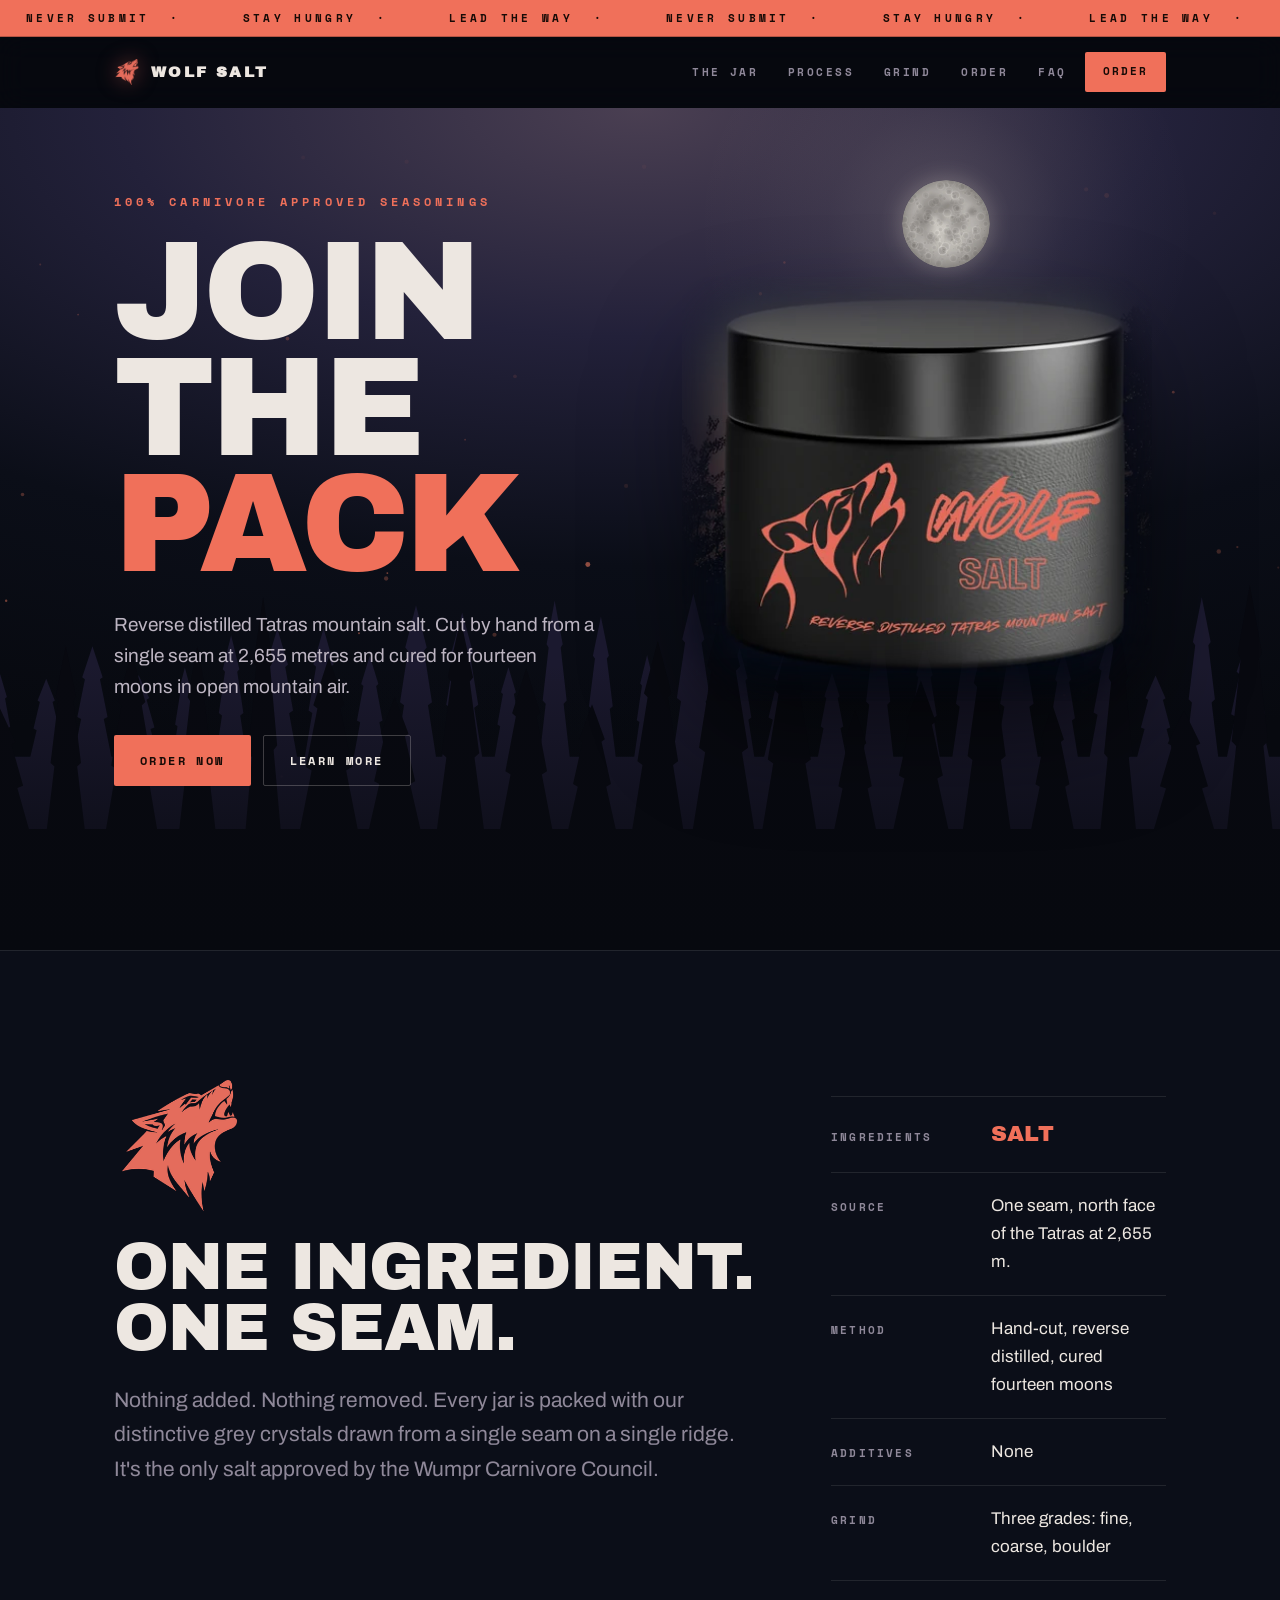
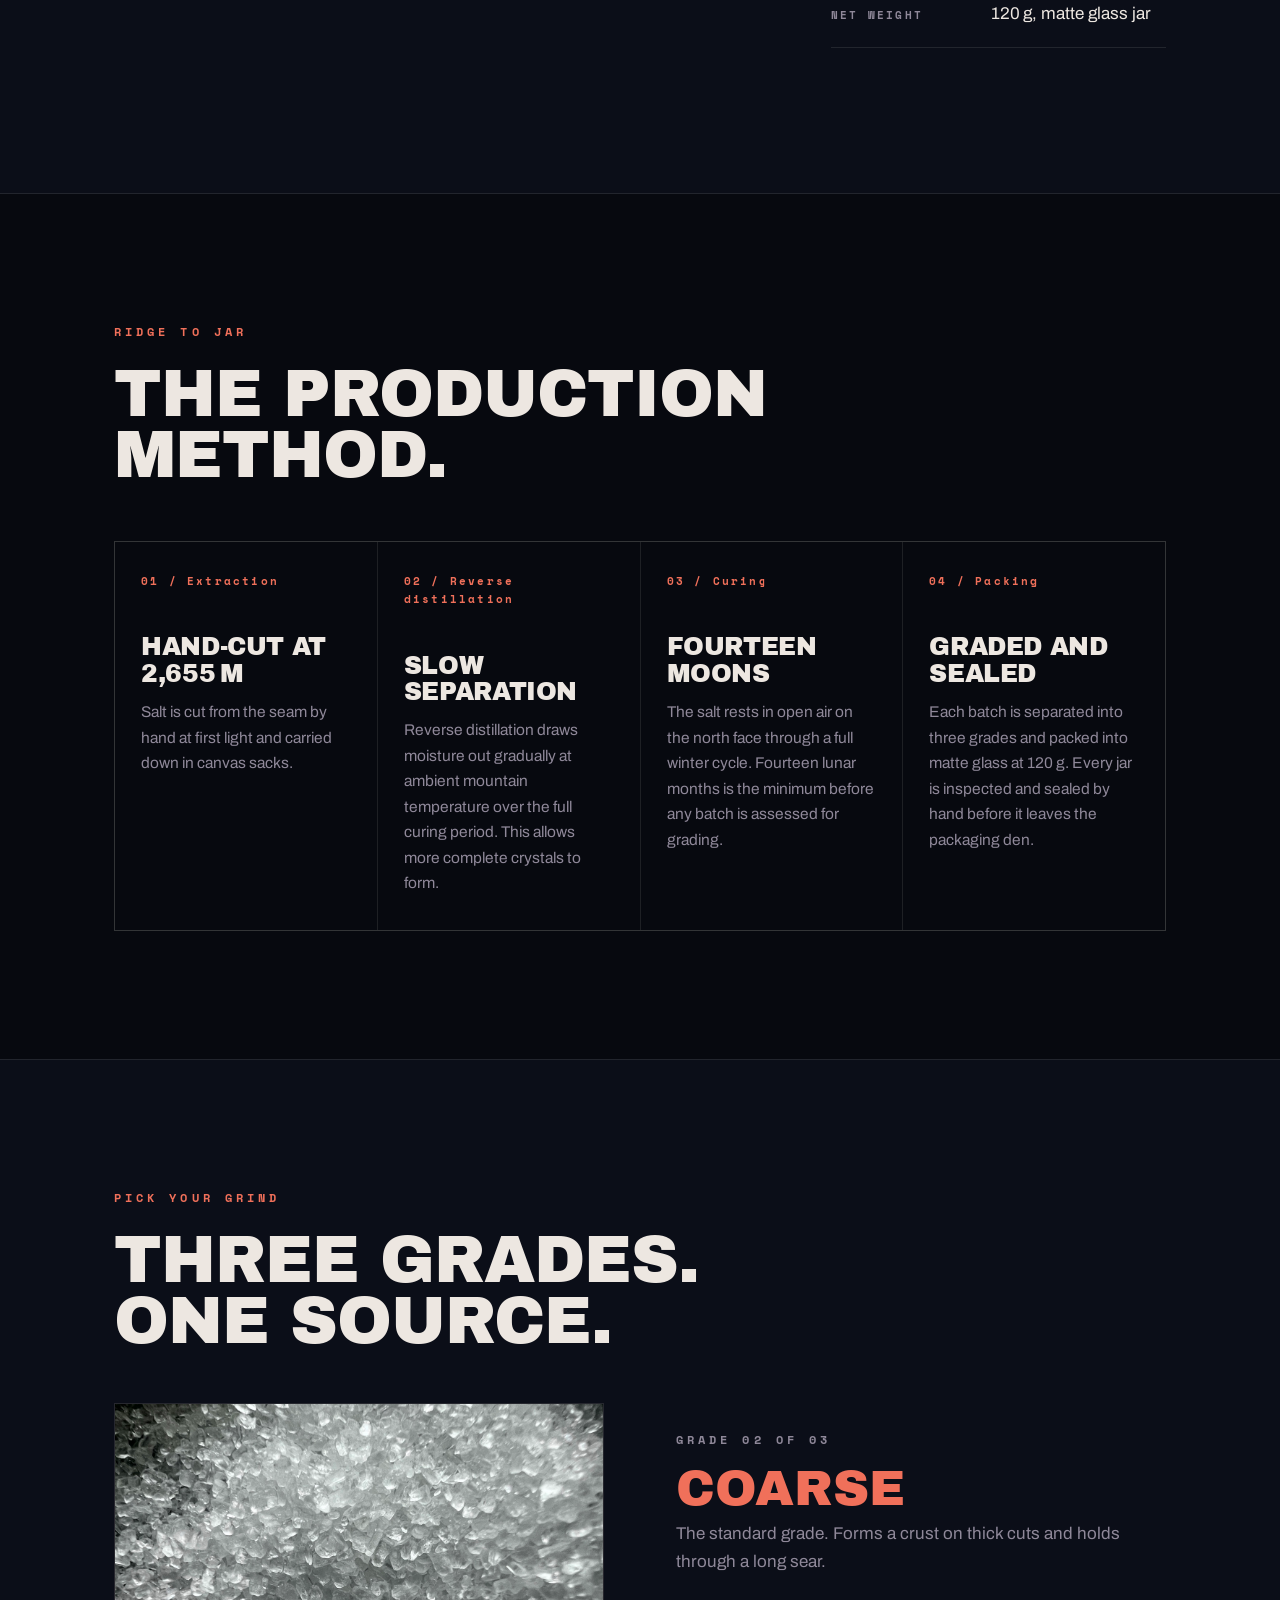
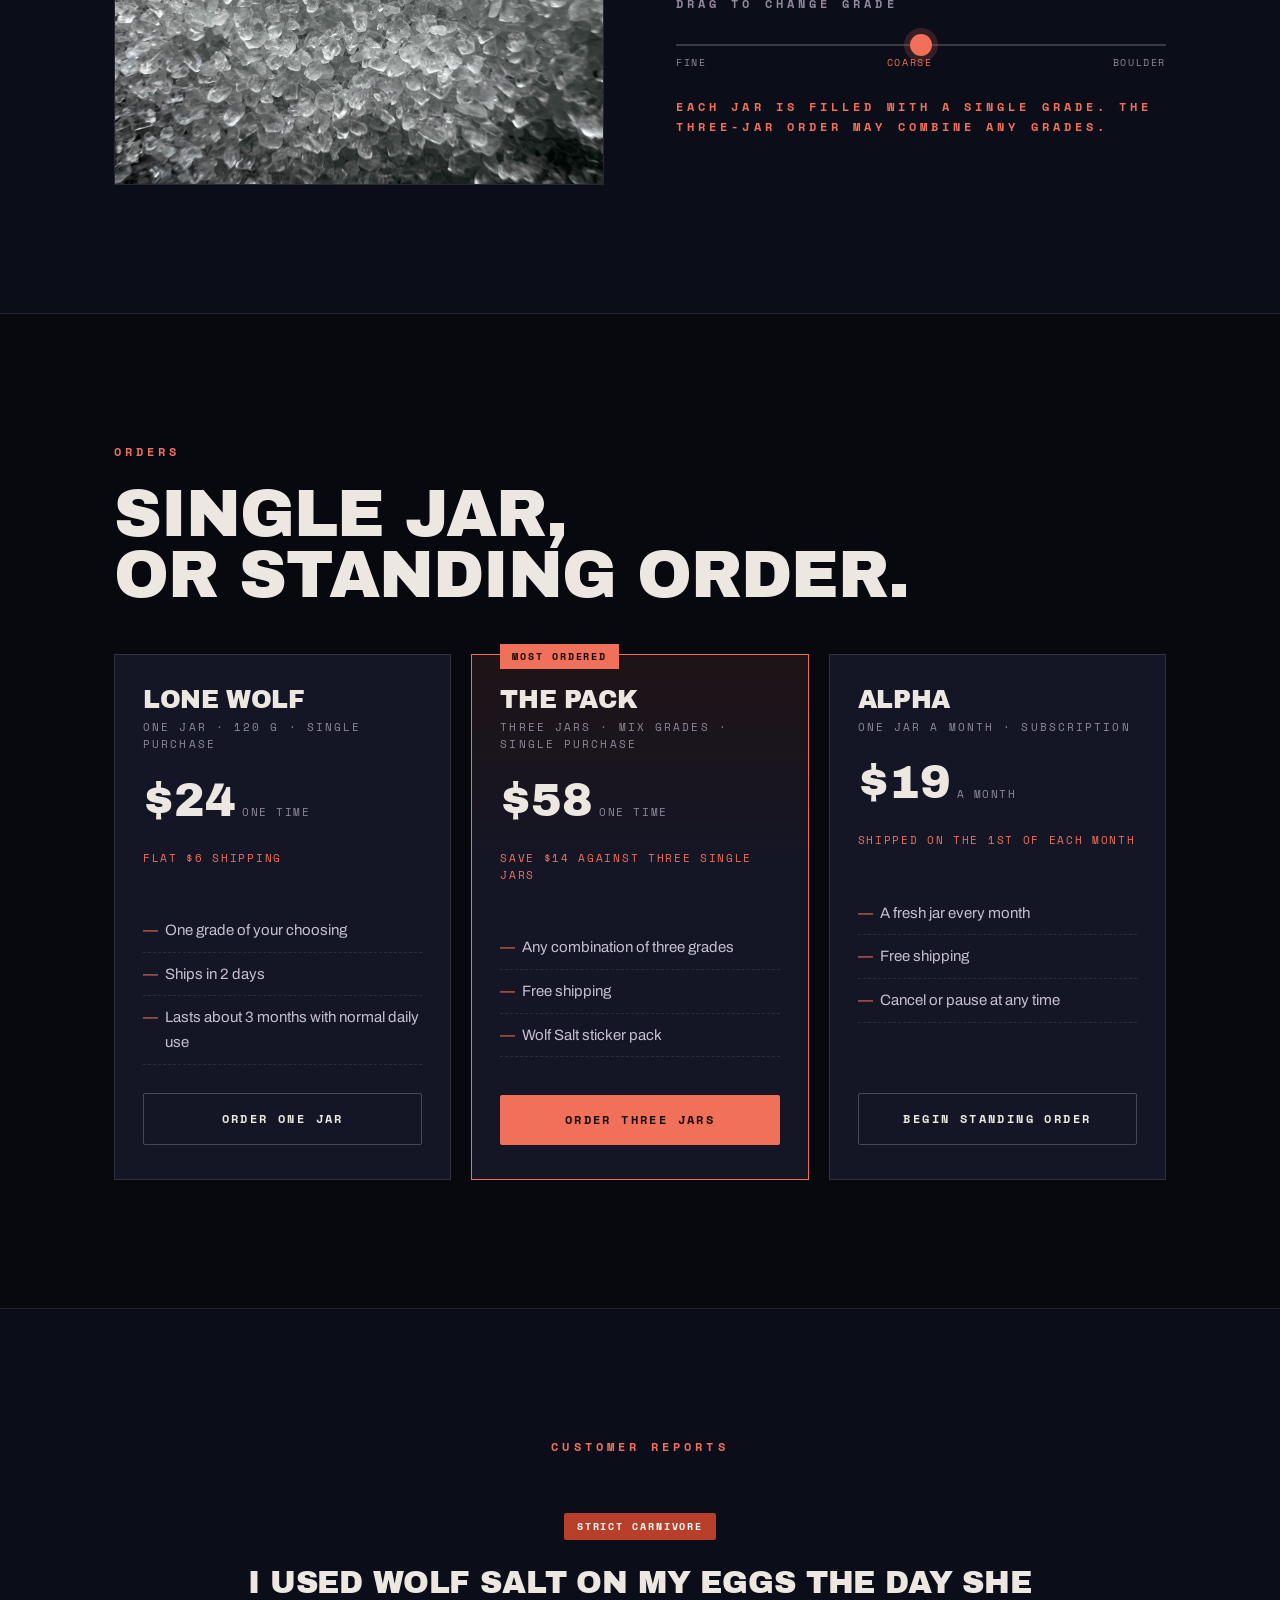
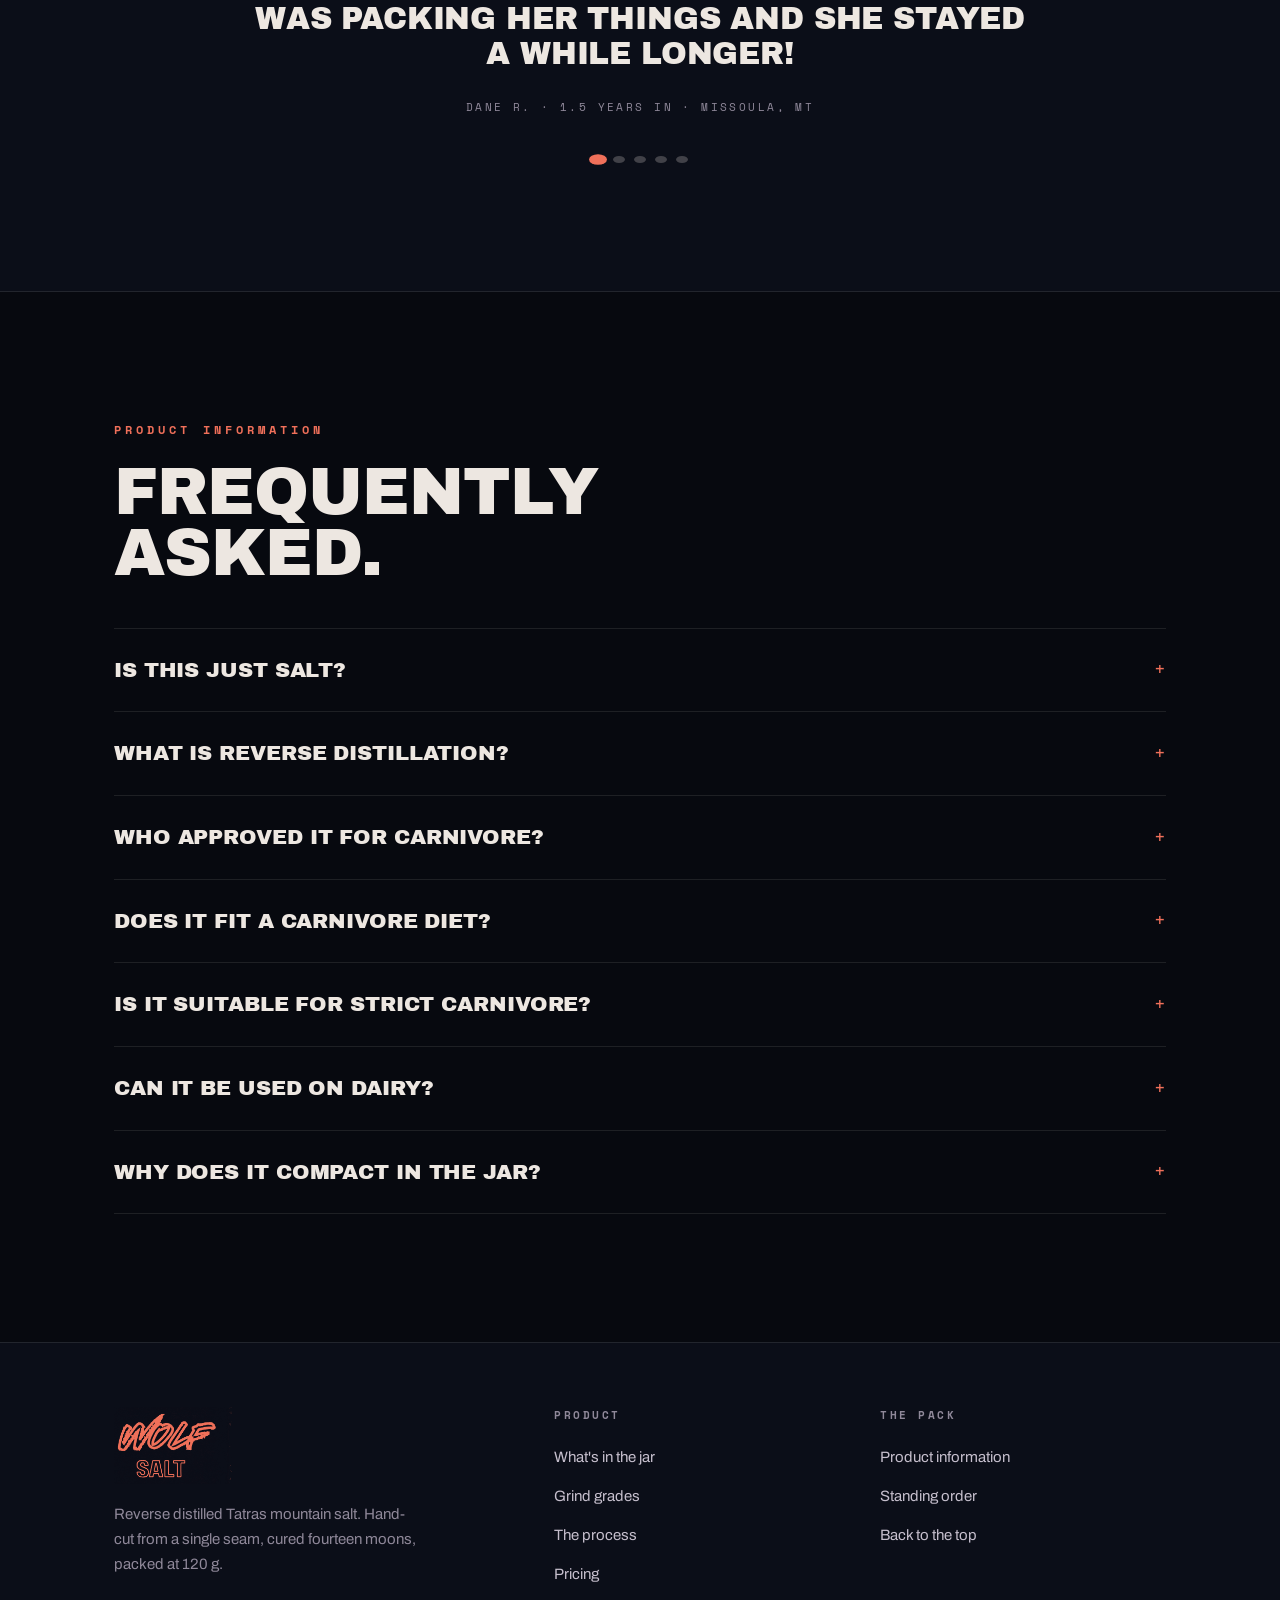
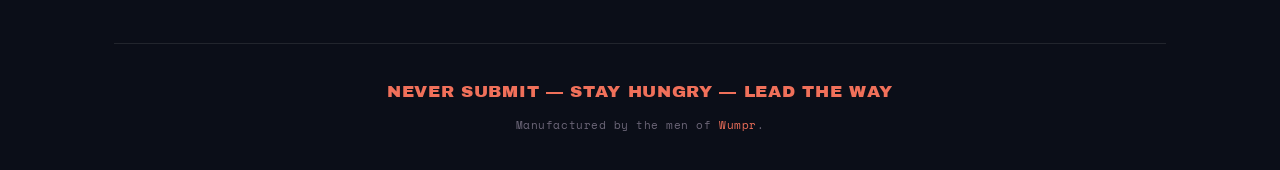
==== commit 6b948344: "fix typo in faq" ====
--- a/index.html
+++ b/index.html
@@ -221,7 +221,7 @@
       </div>
       <div class="q">
         <button class="q__btn">Who approved it for carnivore?<span class="q__sign">+</span></button>
-        <div class="q__body"><p>The Wumpr Carnivore Council, the standards body established by our founders to assess salt for carnivore use. Wolf Salt the only officially carnivore-approved salt available and it carries the Council mark on every jar.</p></div>
+        <div class="q__body"><p>The Wumpr Carnivore Council, the standards body established by our founders to assess salt for carnivore use. Wolf Salt is the only officially carnivore-approved salt available and it carries the Council mark on every jar.</p></div>
       </div>
       <div class="q">
         <button class="q__btn">Does it fit a carnivore diet?<span class="q__sign">+</span></button>
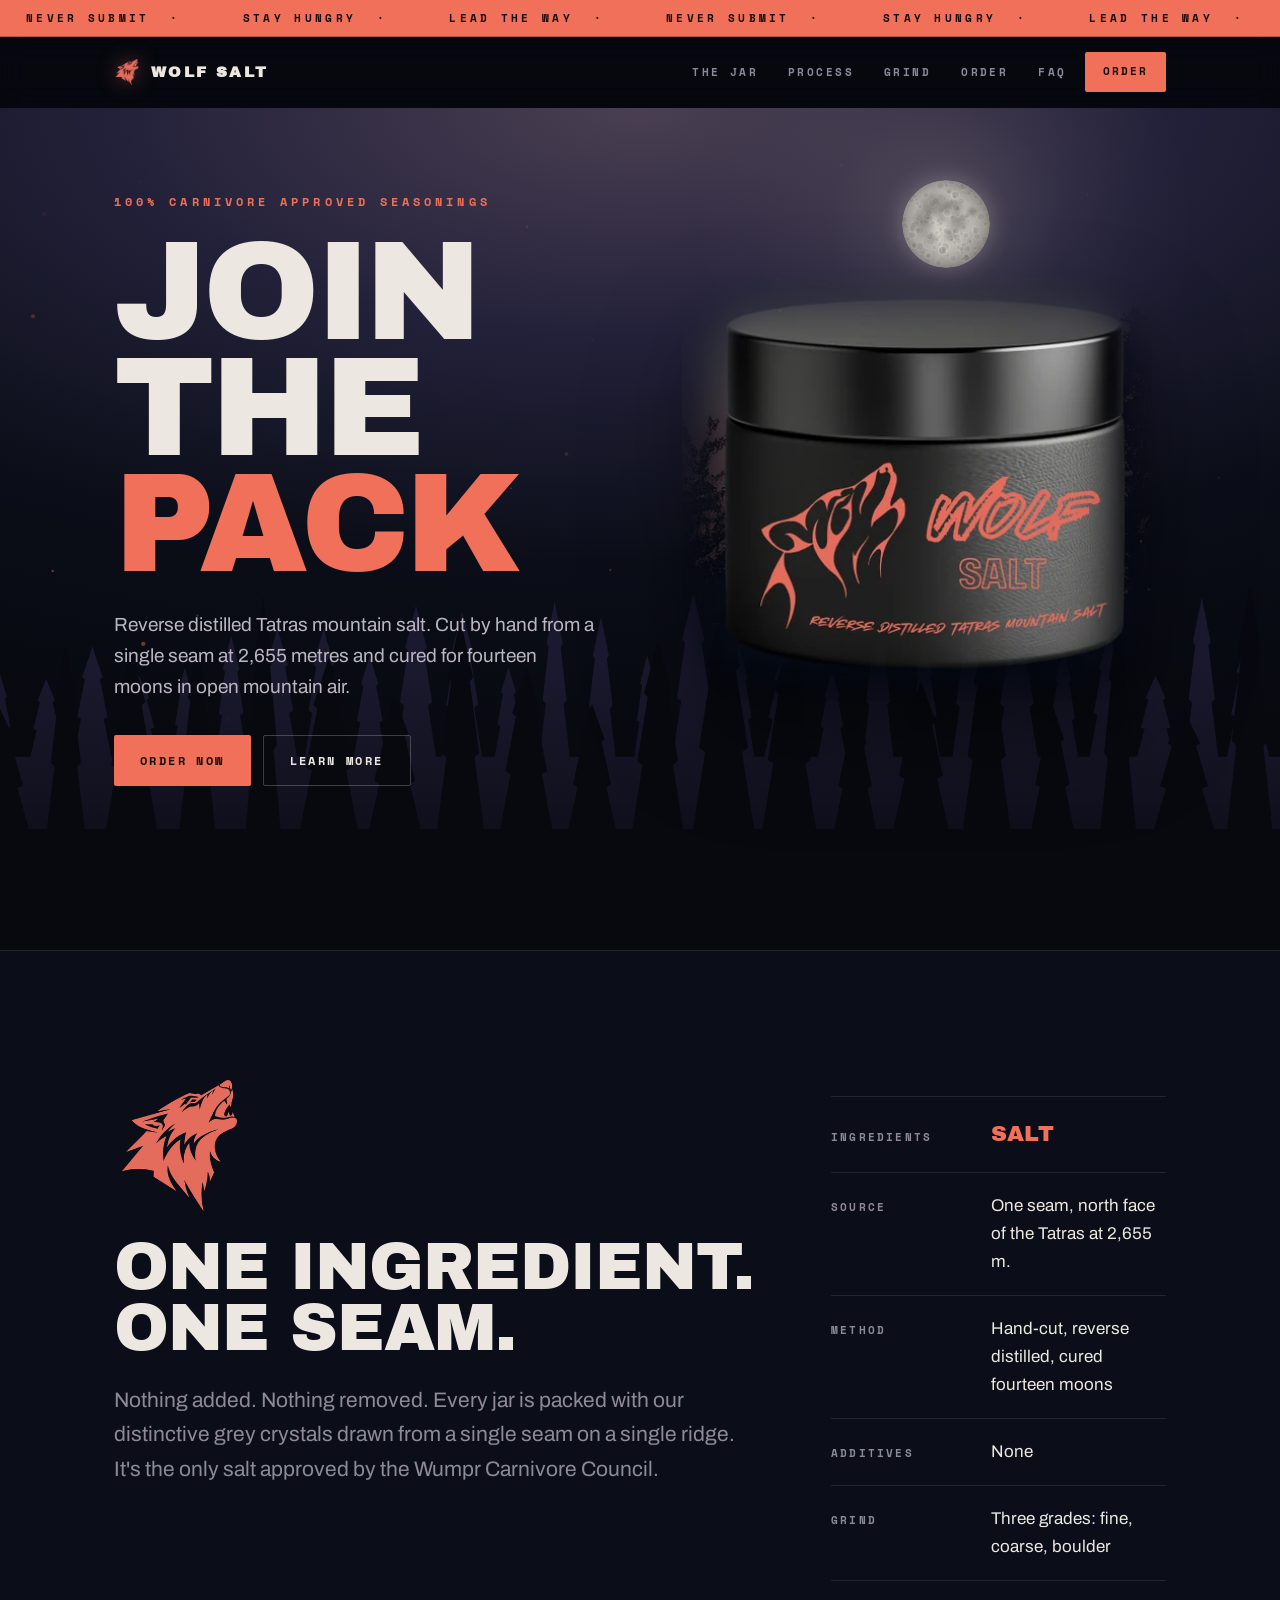
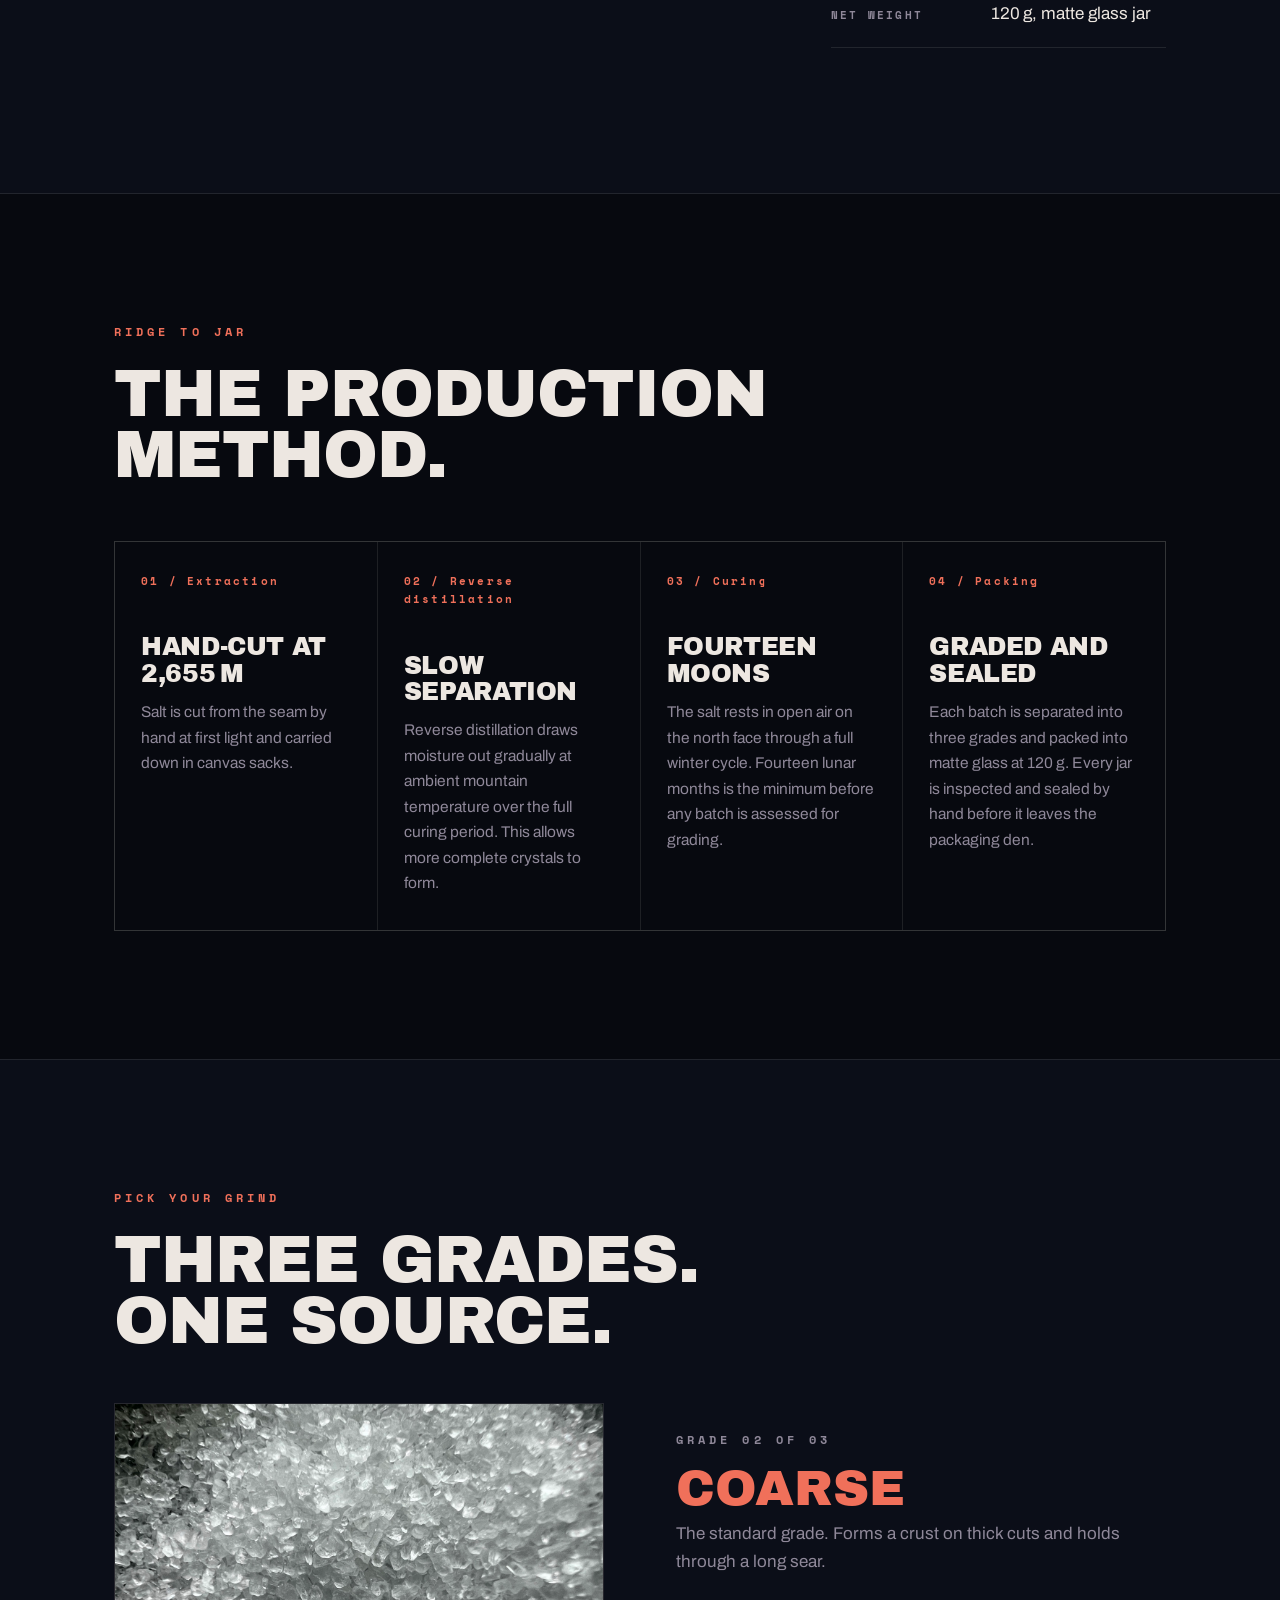
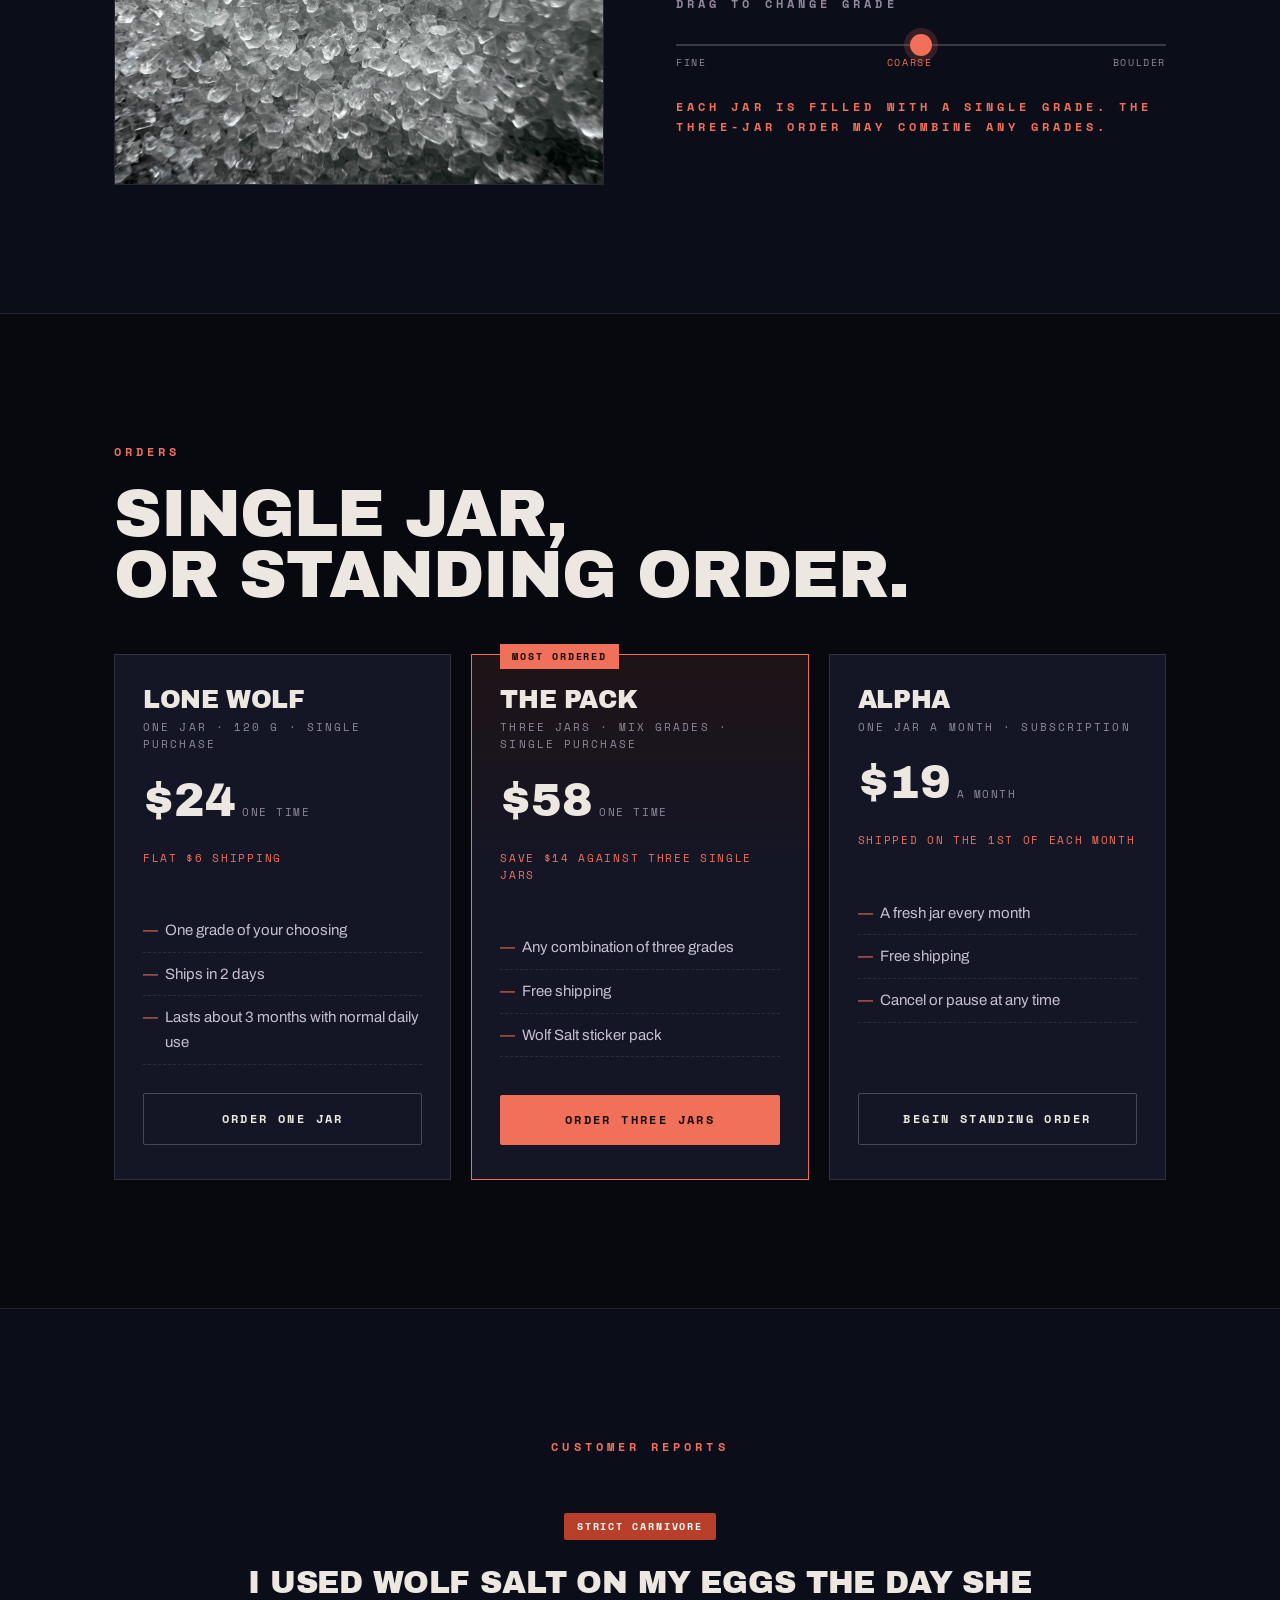
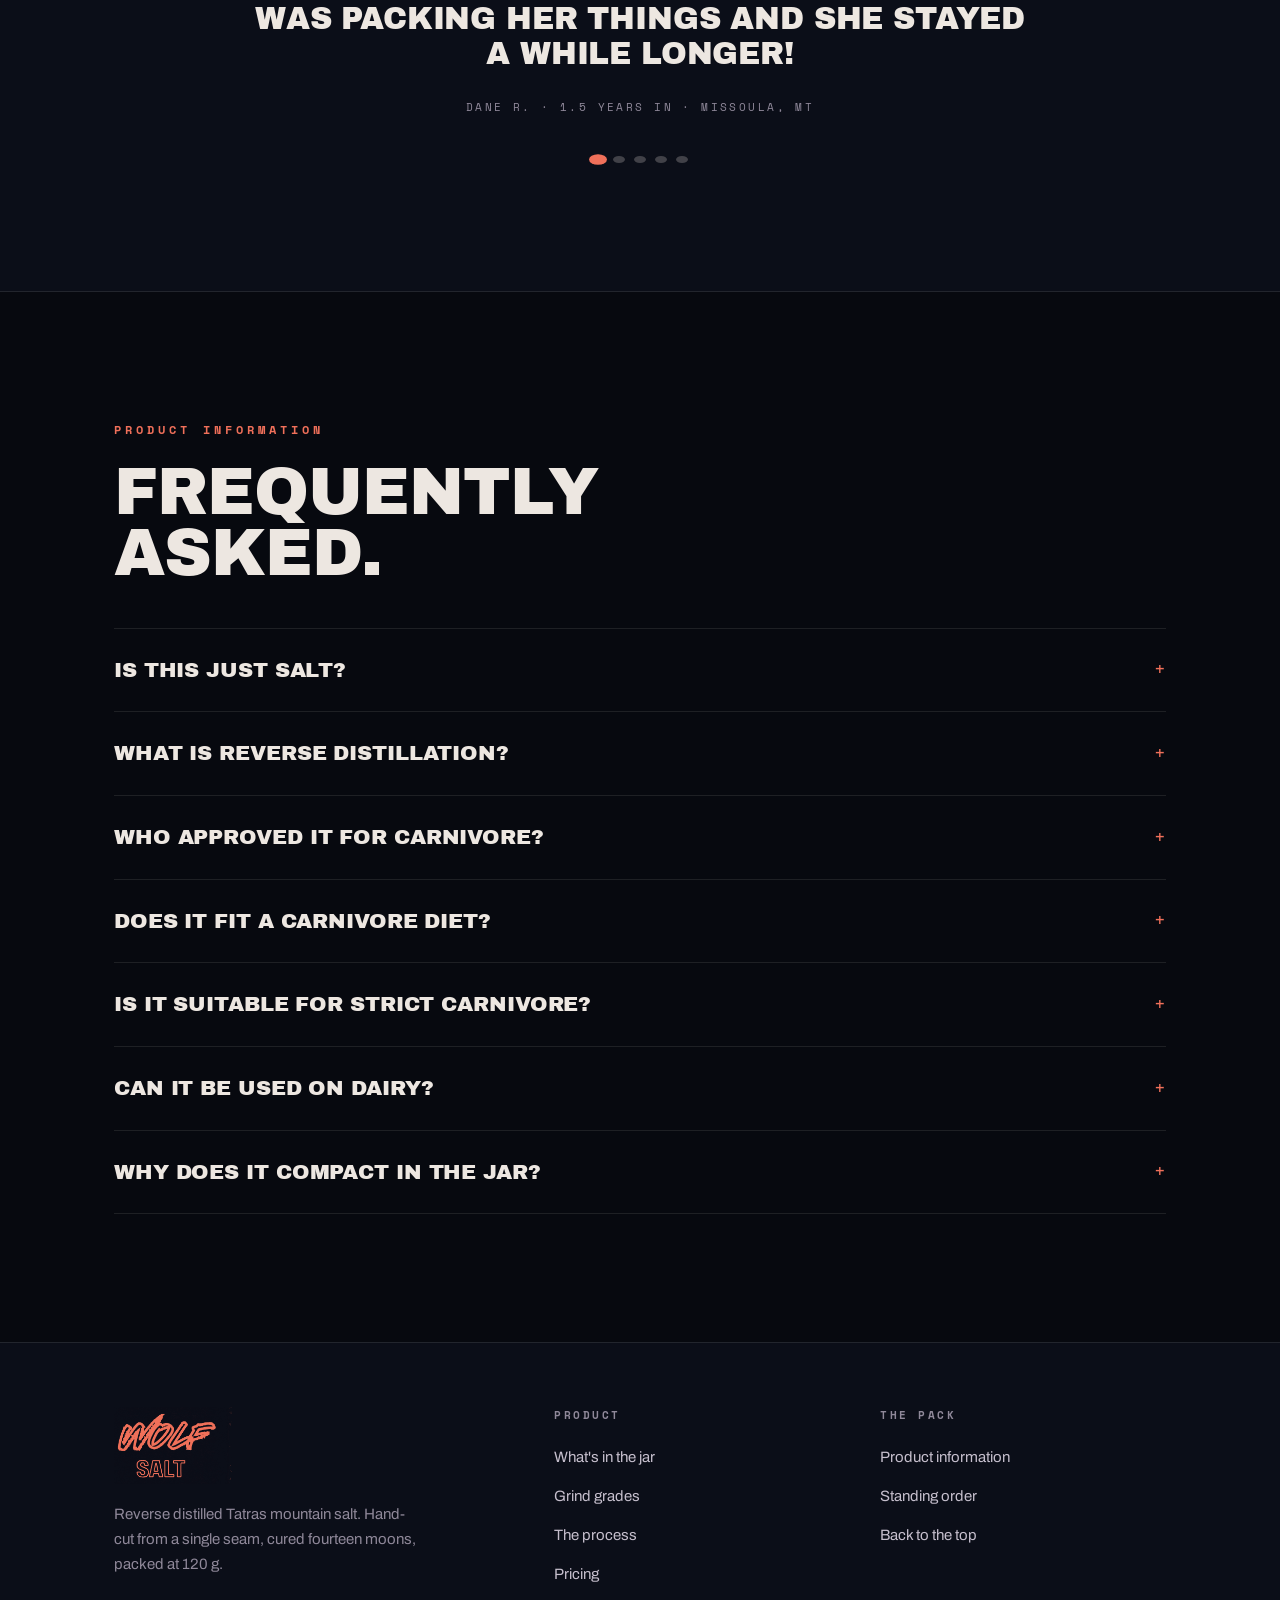
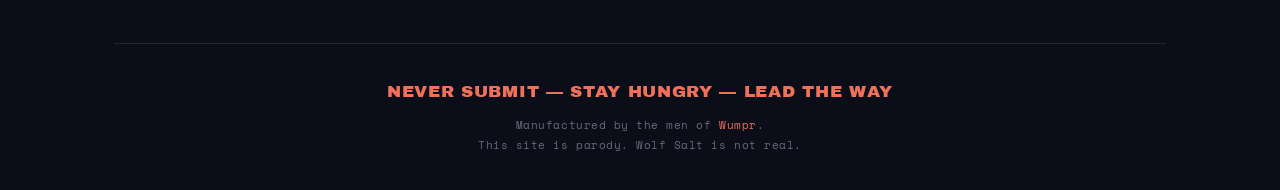
==== commit c00c6ede: "added footer text" ====
--- a/index.html
+++ b/index.html
@@ -271,7 +271,7 @@
     </div>
     <p class="foot__mantra">Never submit — Stay hungry — Lead the way</p>
     <p class="foot__legal">
-      Manufactured by the men of <a class="howl" href="https://wumpr.com">Wumpr</a>.
+      Manufactured by the men of <a class="howl" href="https://wumpr.com">Wumpr</a>. <br/>This site is parody. Wolf Salt is not real.
     </p>
   </div>
 </footer>
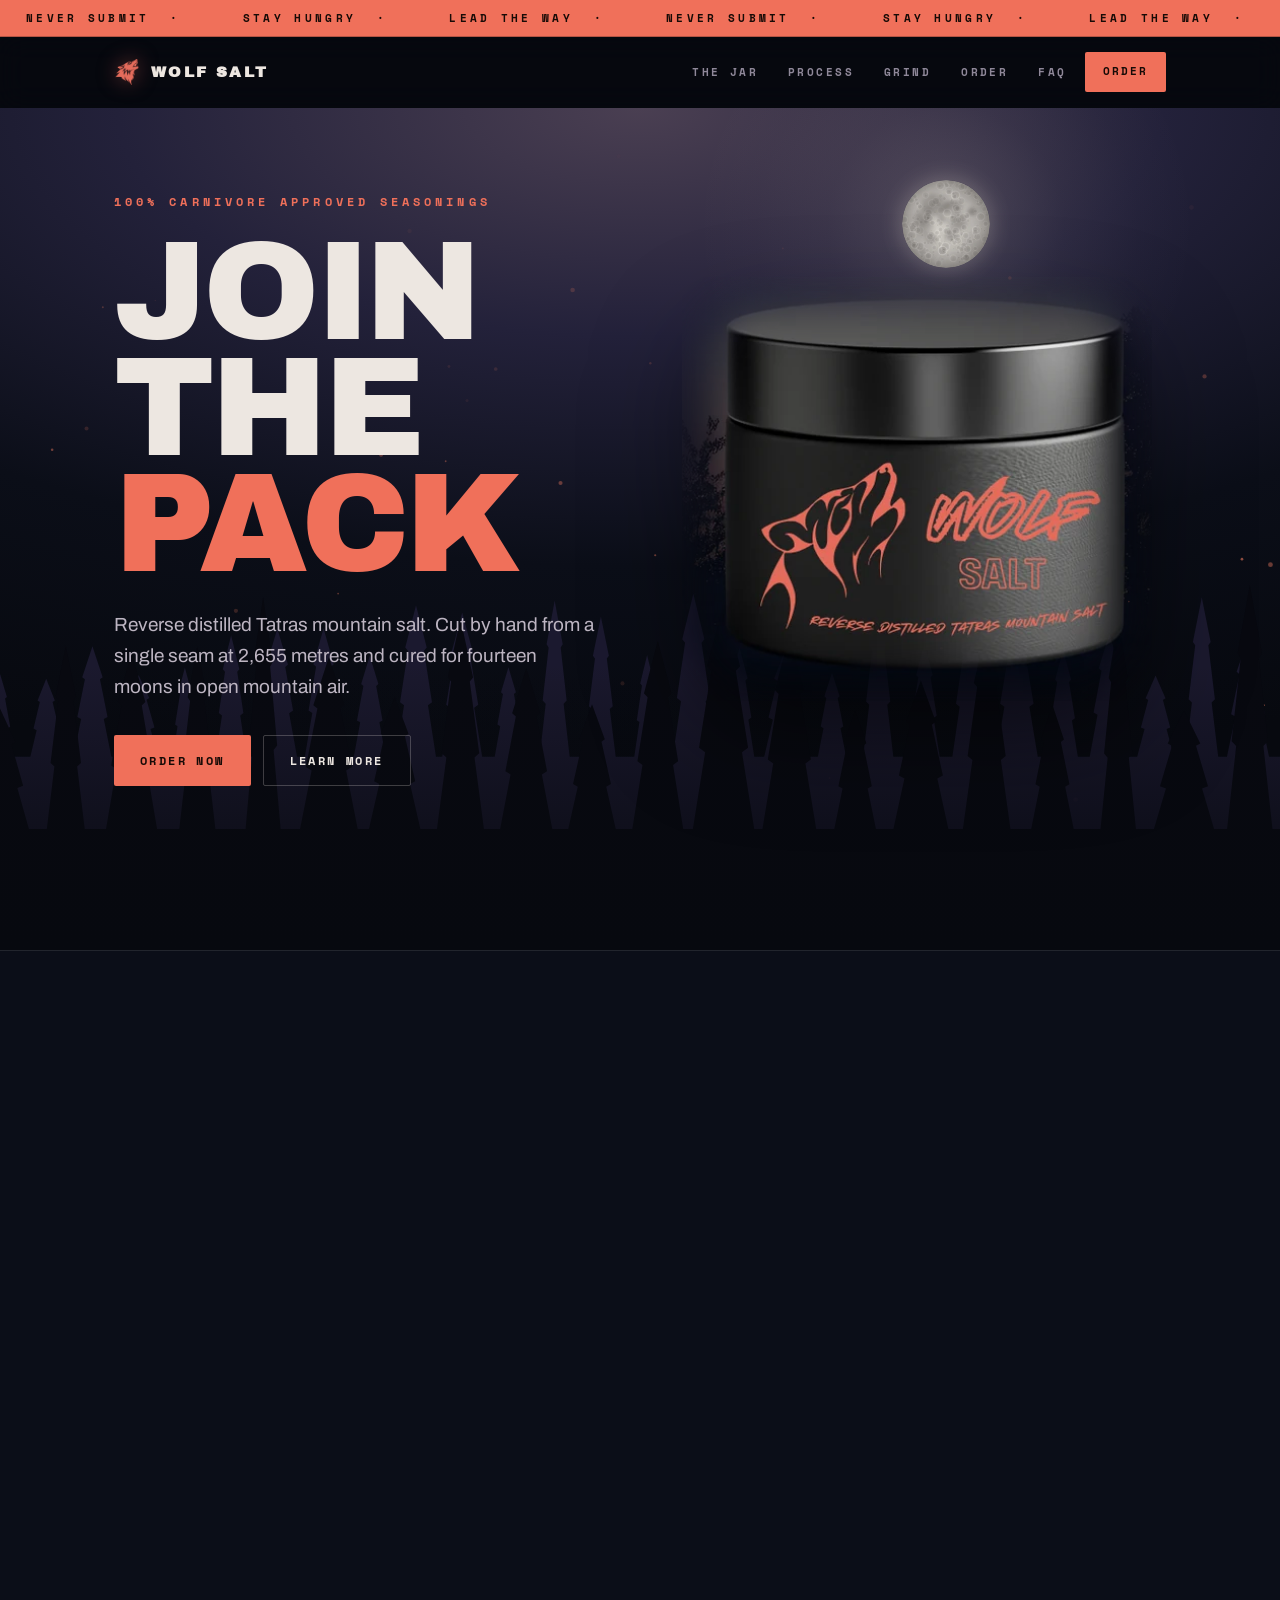
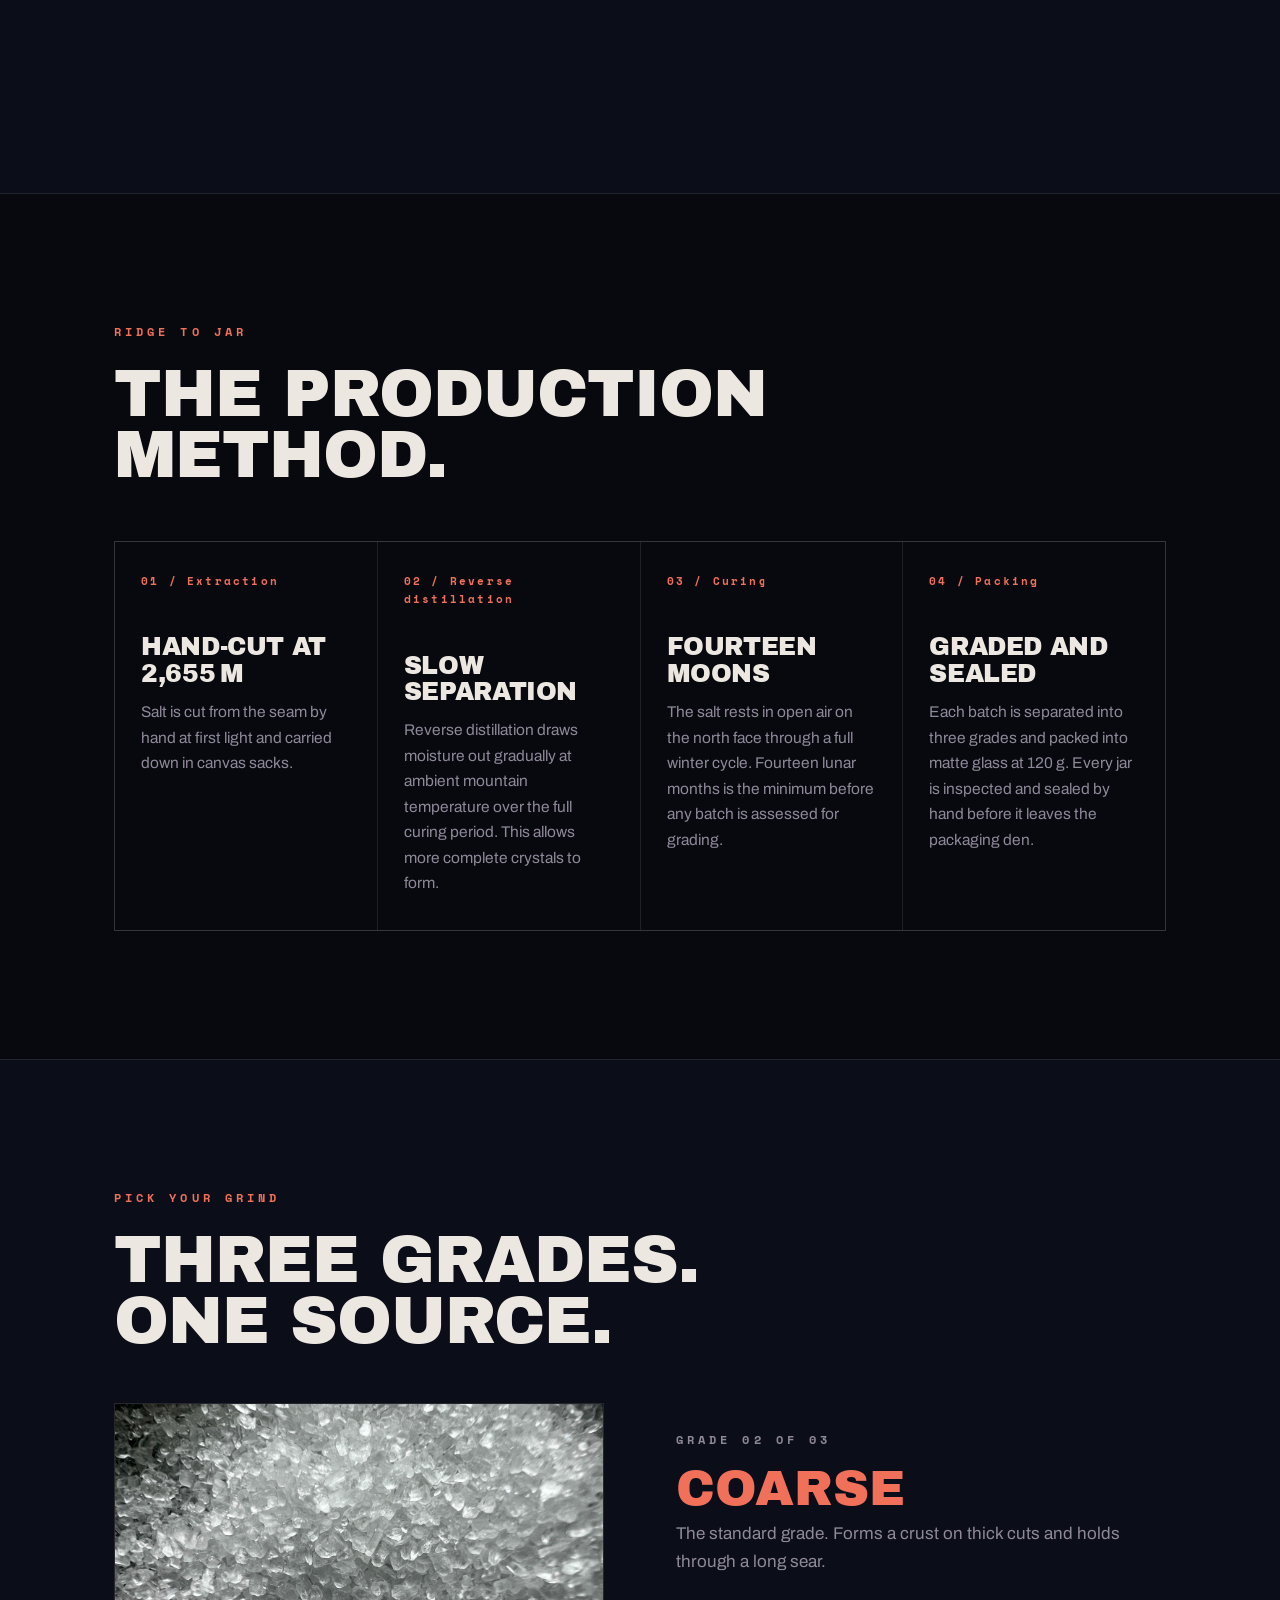
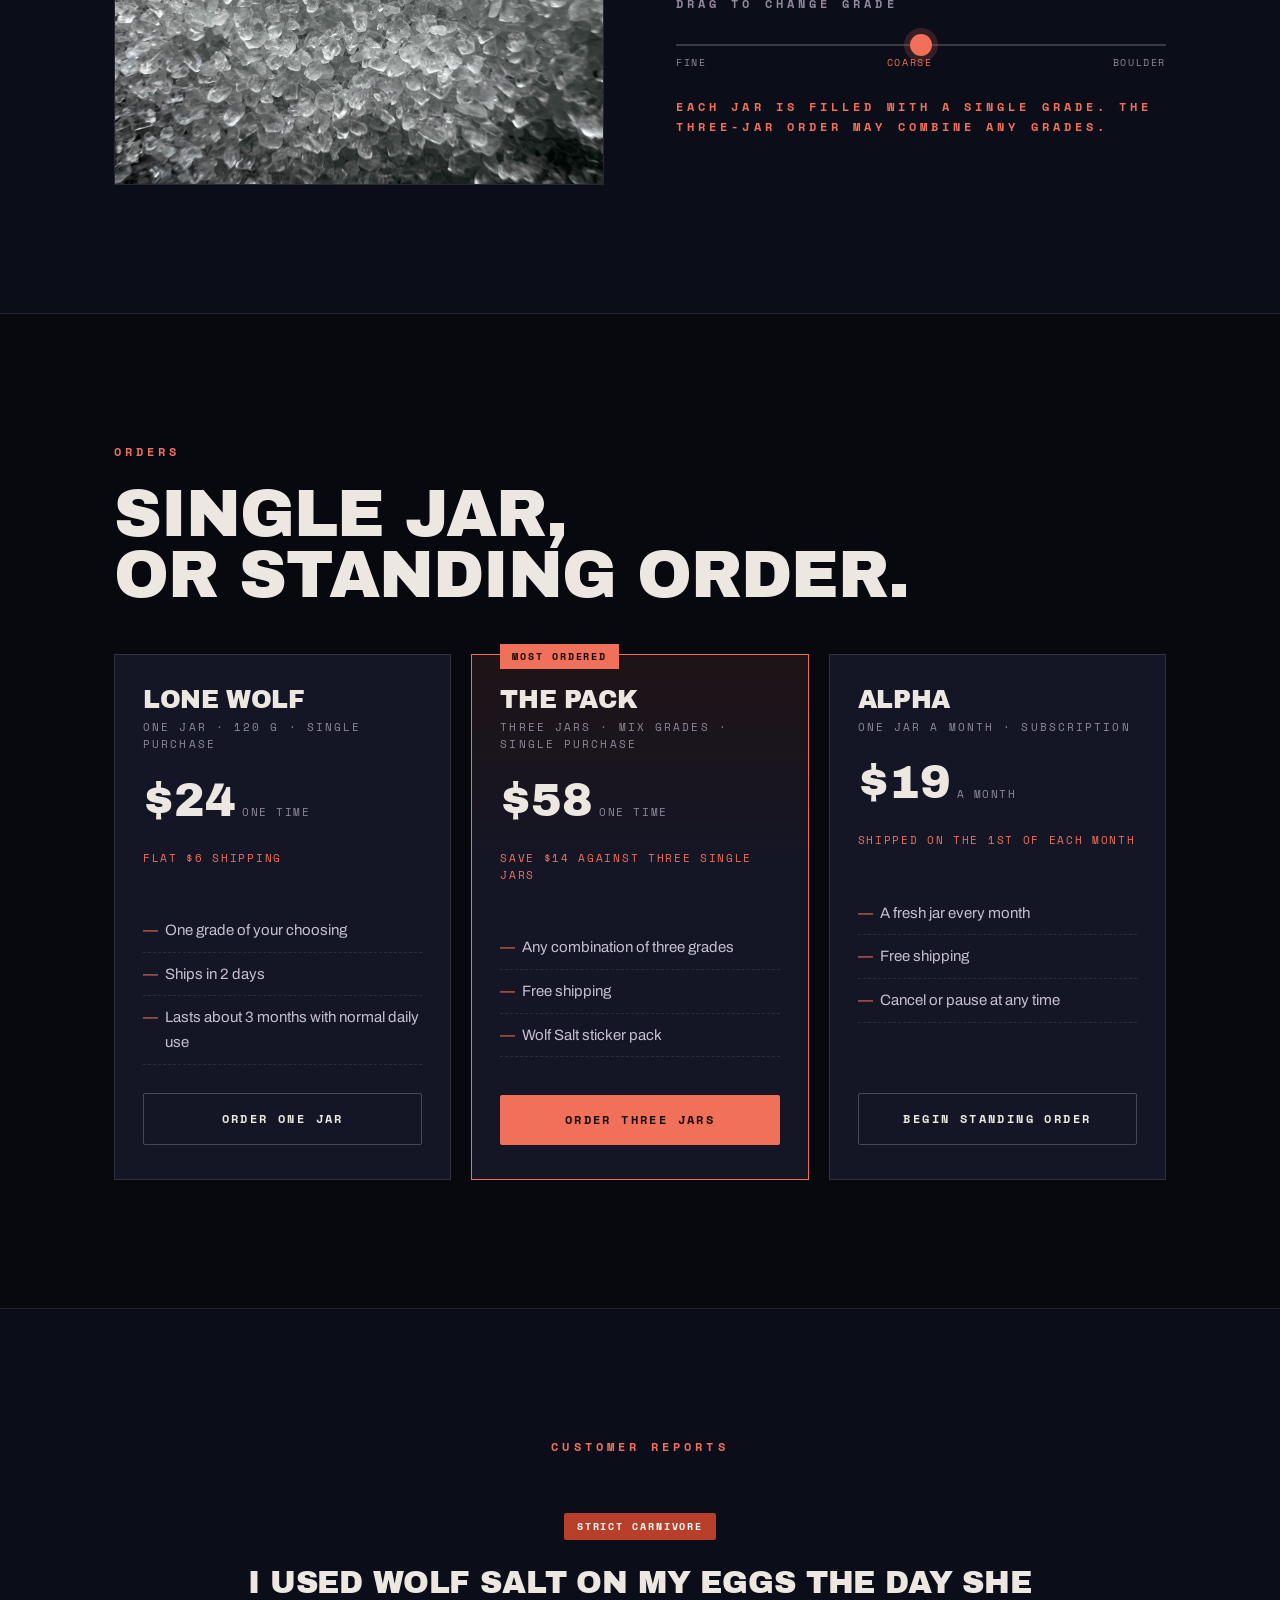
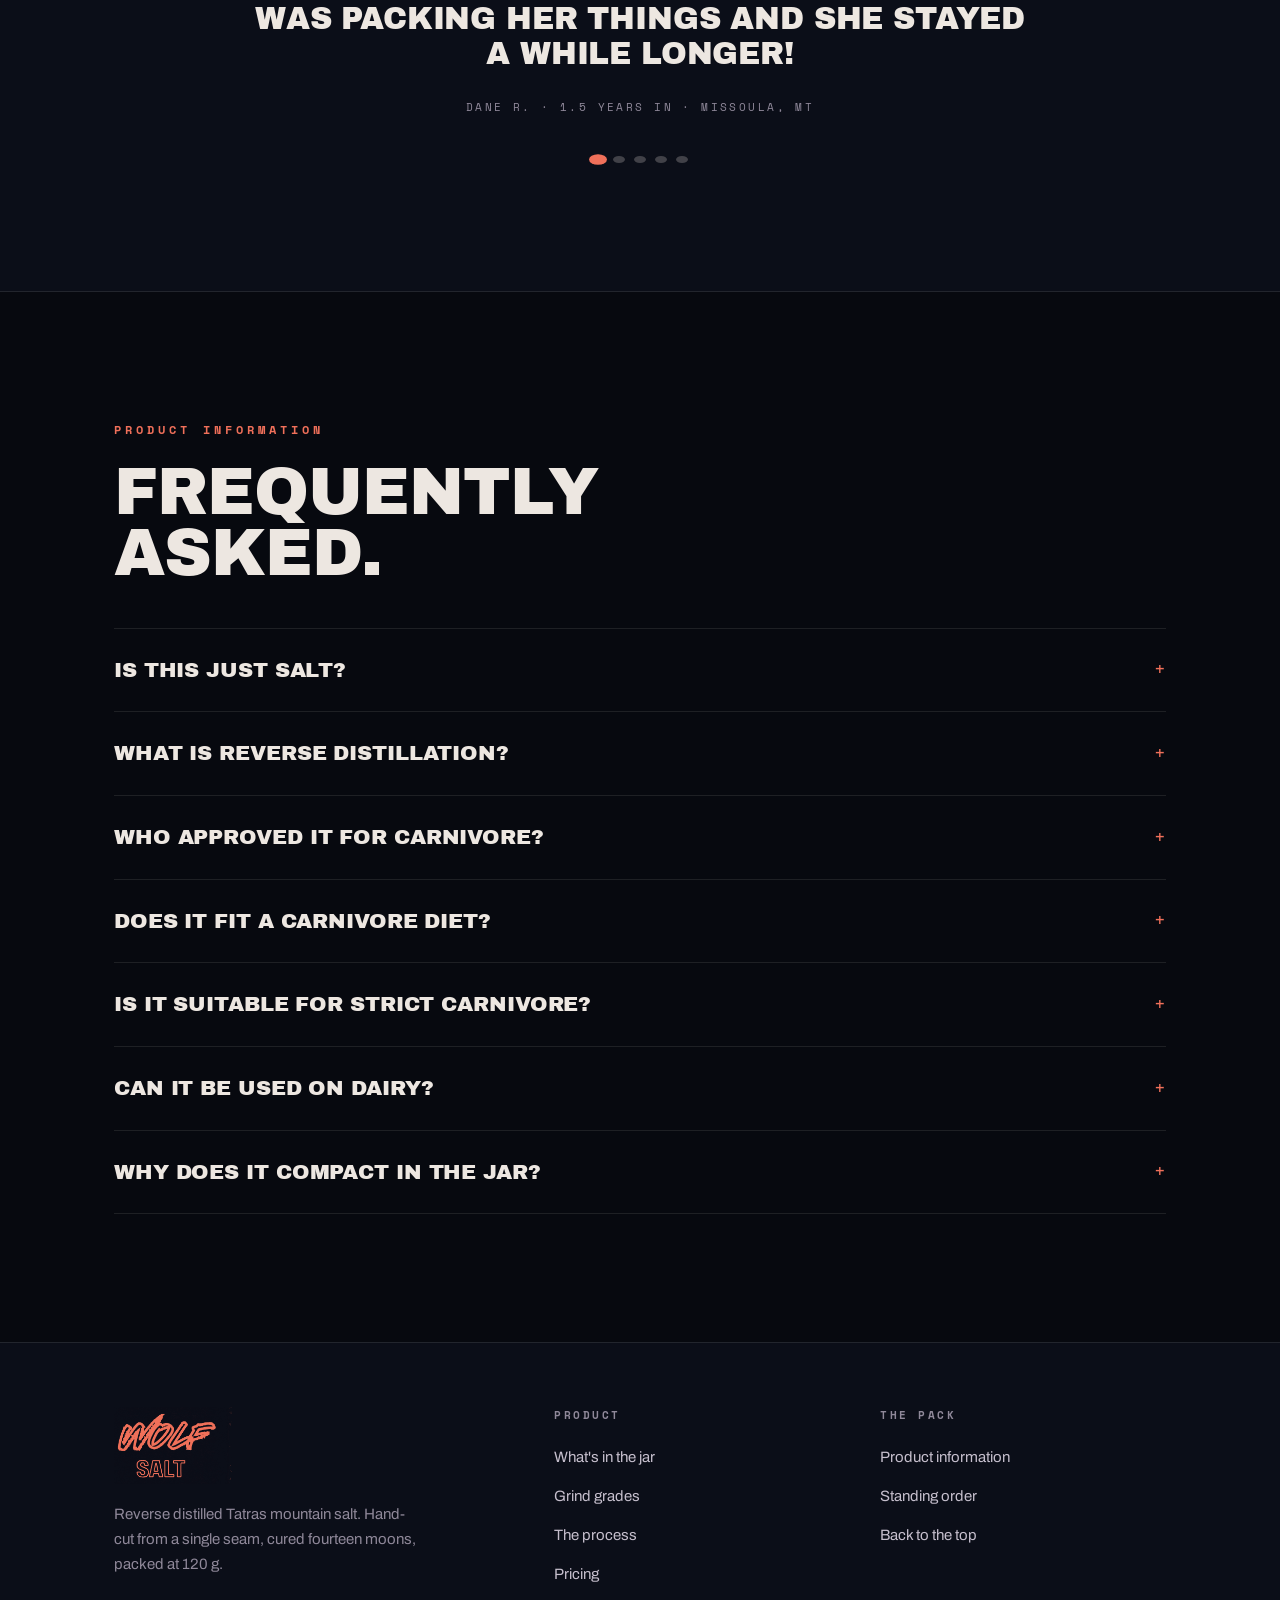
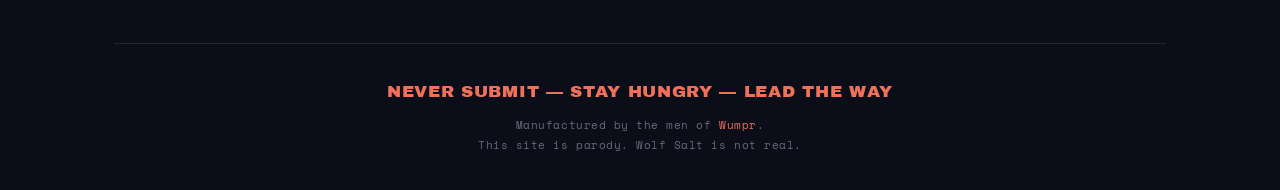
==== commit c9230fef: "preload grade images" ====
--- a/index.html
+++ b/index.html
@@ -10,6 +10,8 @@
 <link rel="preconnect" href="https://fonts.gstatic.com" crossorigin>
 <link href="https://fonts.googleapis.com/css2?family=Archivo+Black&family=Archivo:wght@400;500;600;700&family=Space+Mono:wght@400;700&family=Caveat+Brush&display=swap" rel="stylesheet">
 <link rel="stylesheet" href="styles.css">
+<link rel="preload" as="image" href="img/wolfsalt_fine.jpg" fetchpriority="low">
+<link rel="preload" as="image" href="img/wolfsalt_boulder.jpg" fetchpriority="low">
 </head>
 <body>
 
